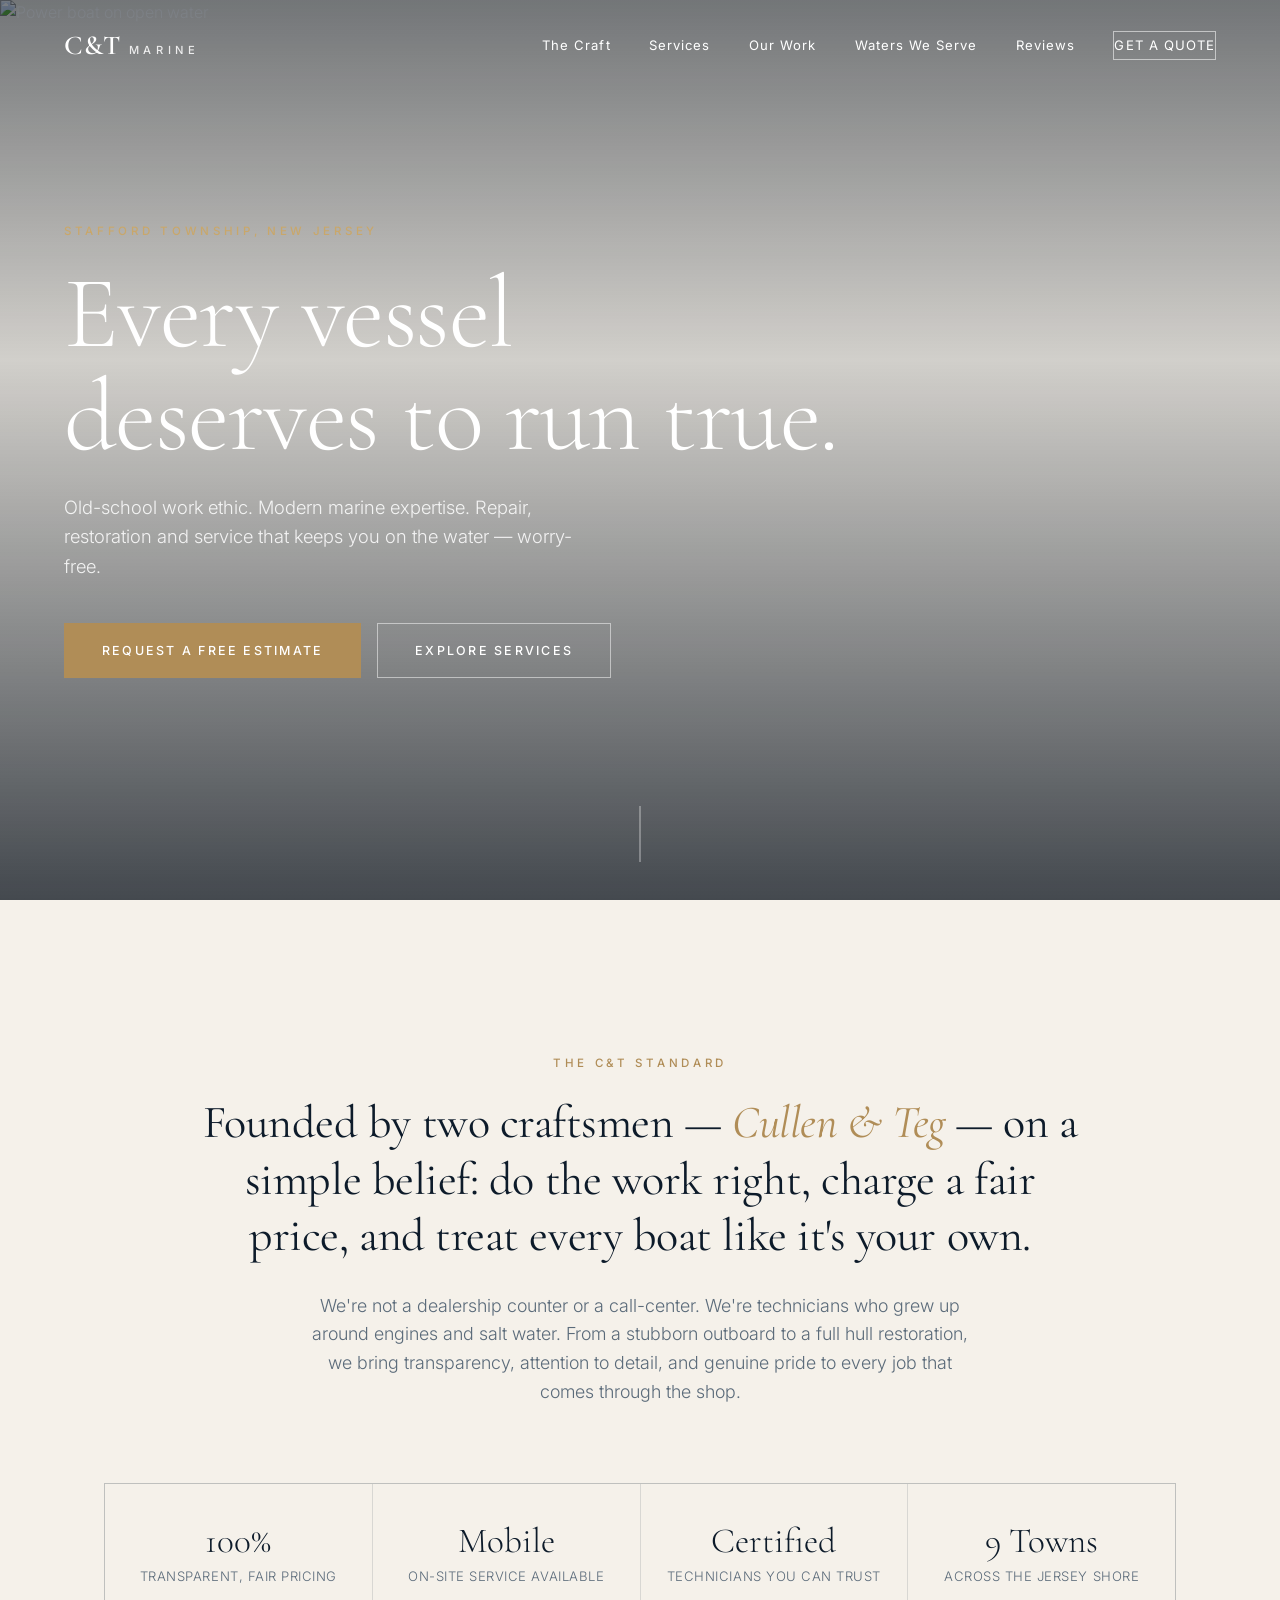
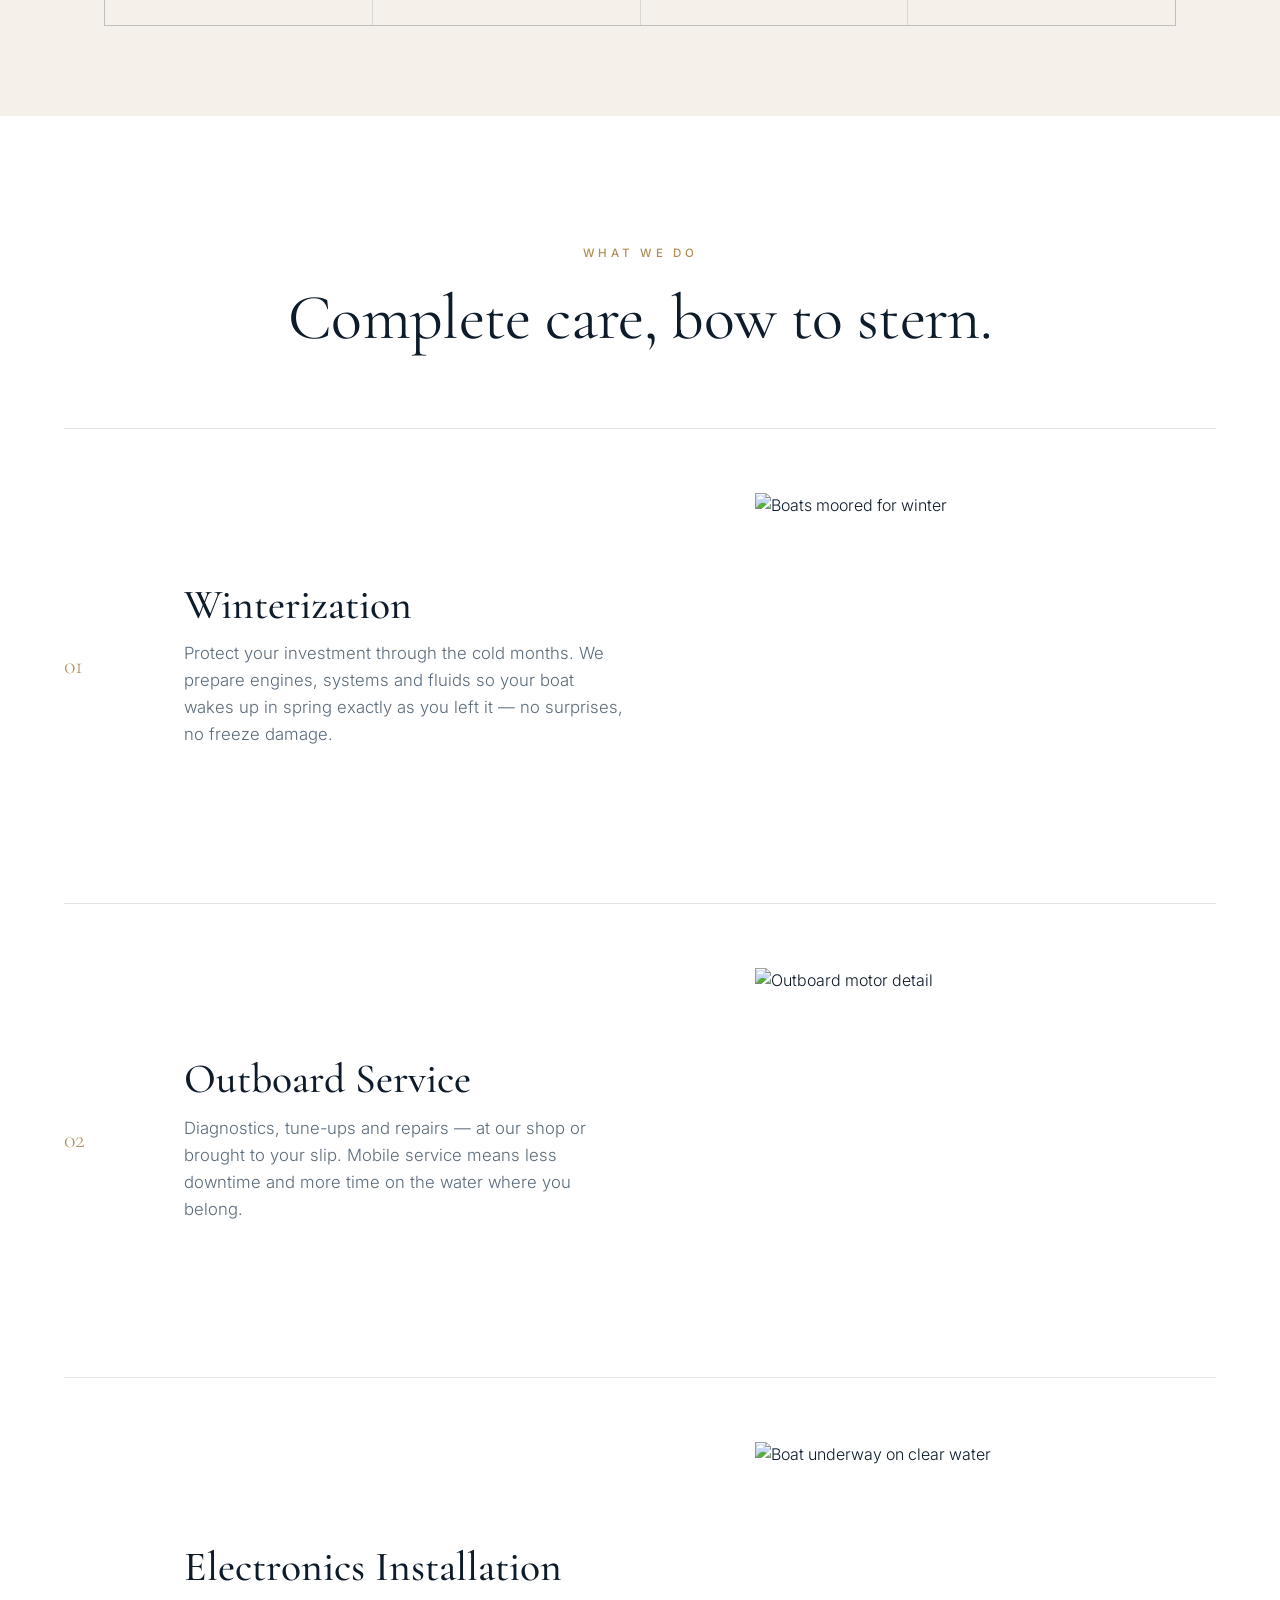
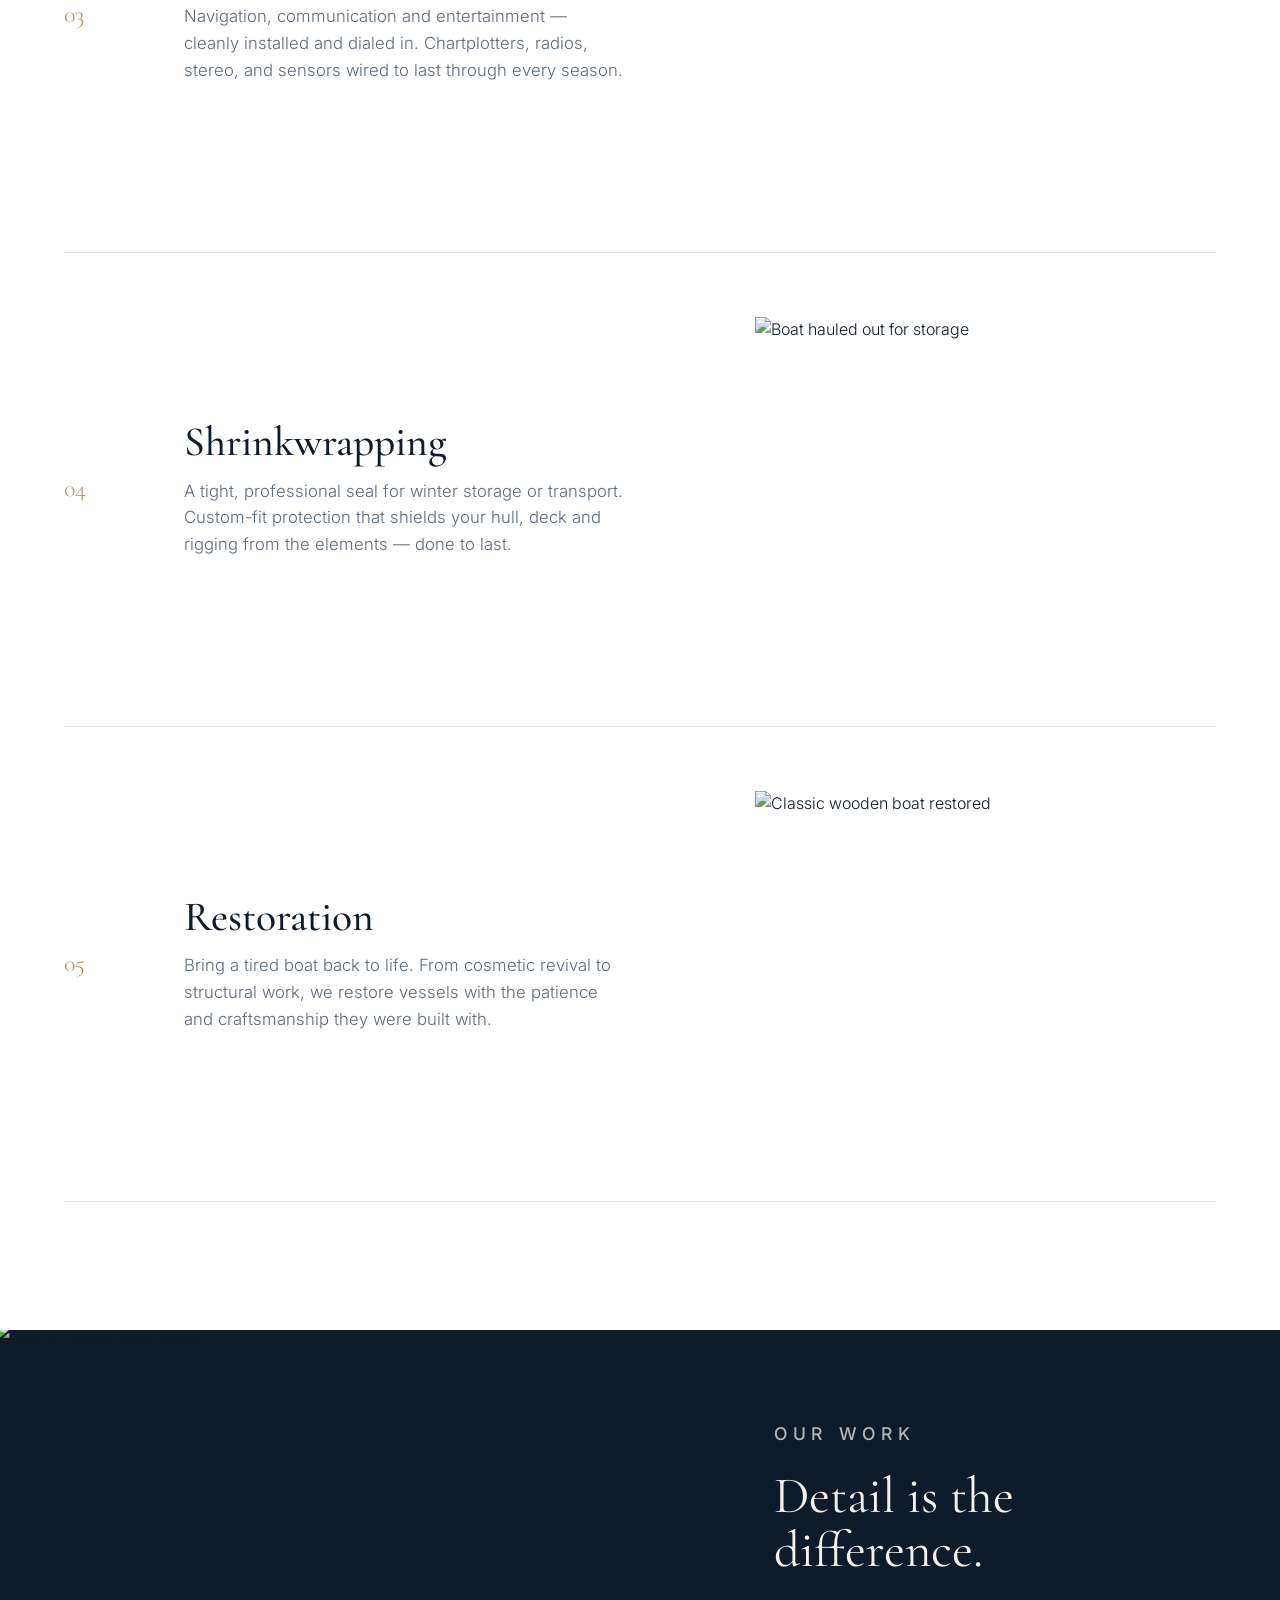
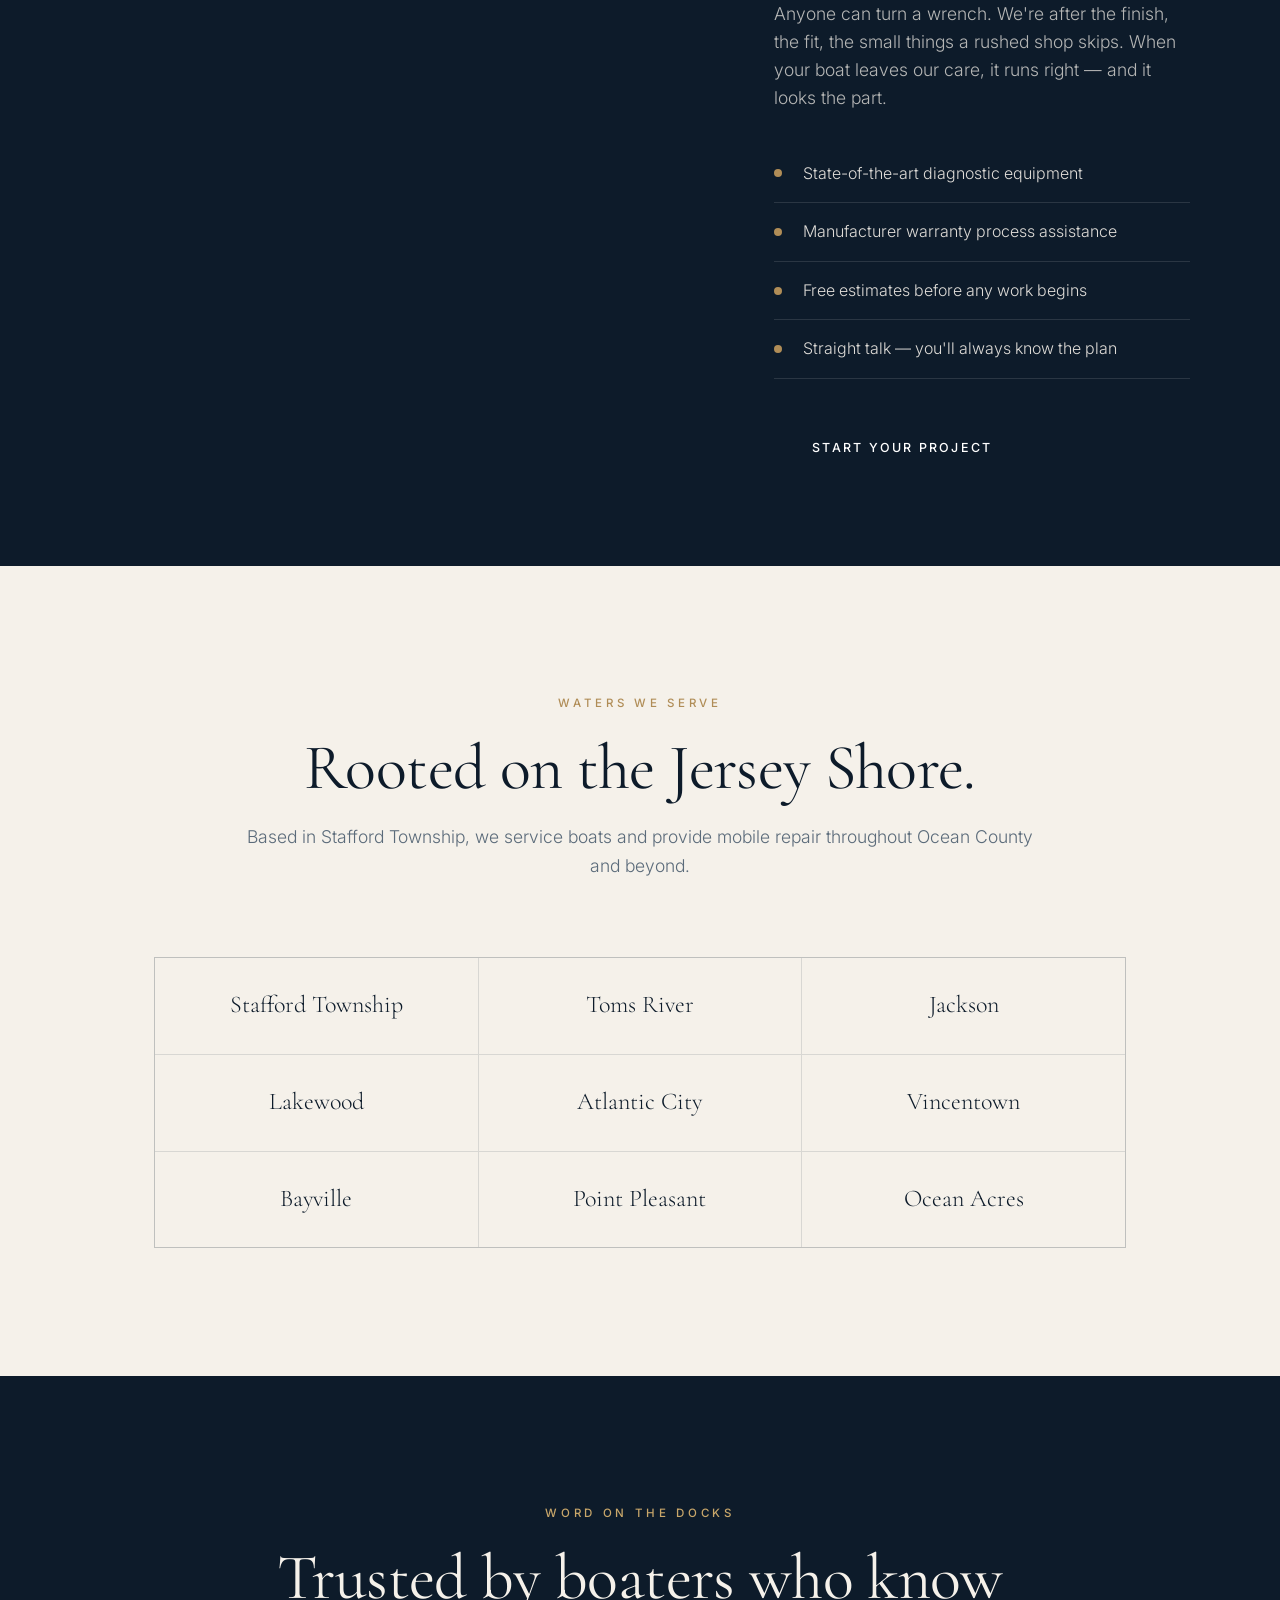
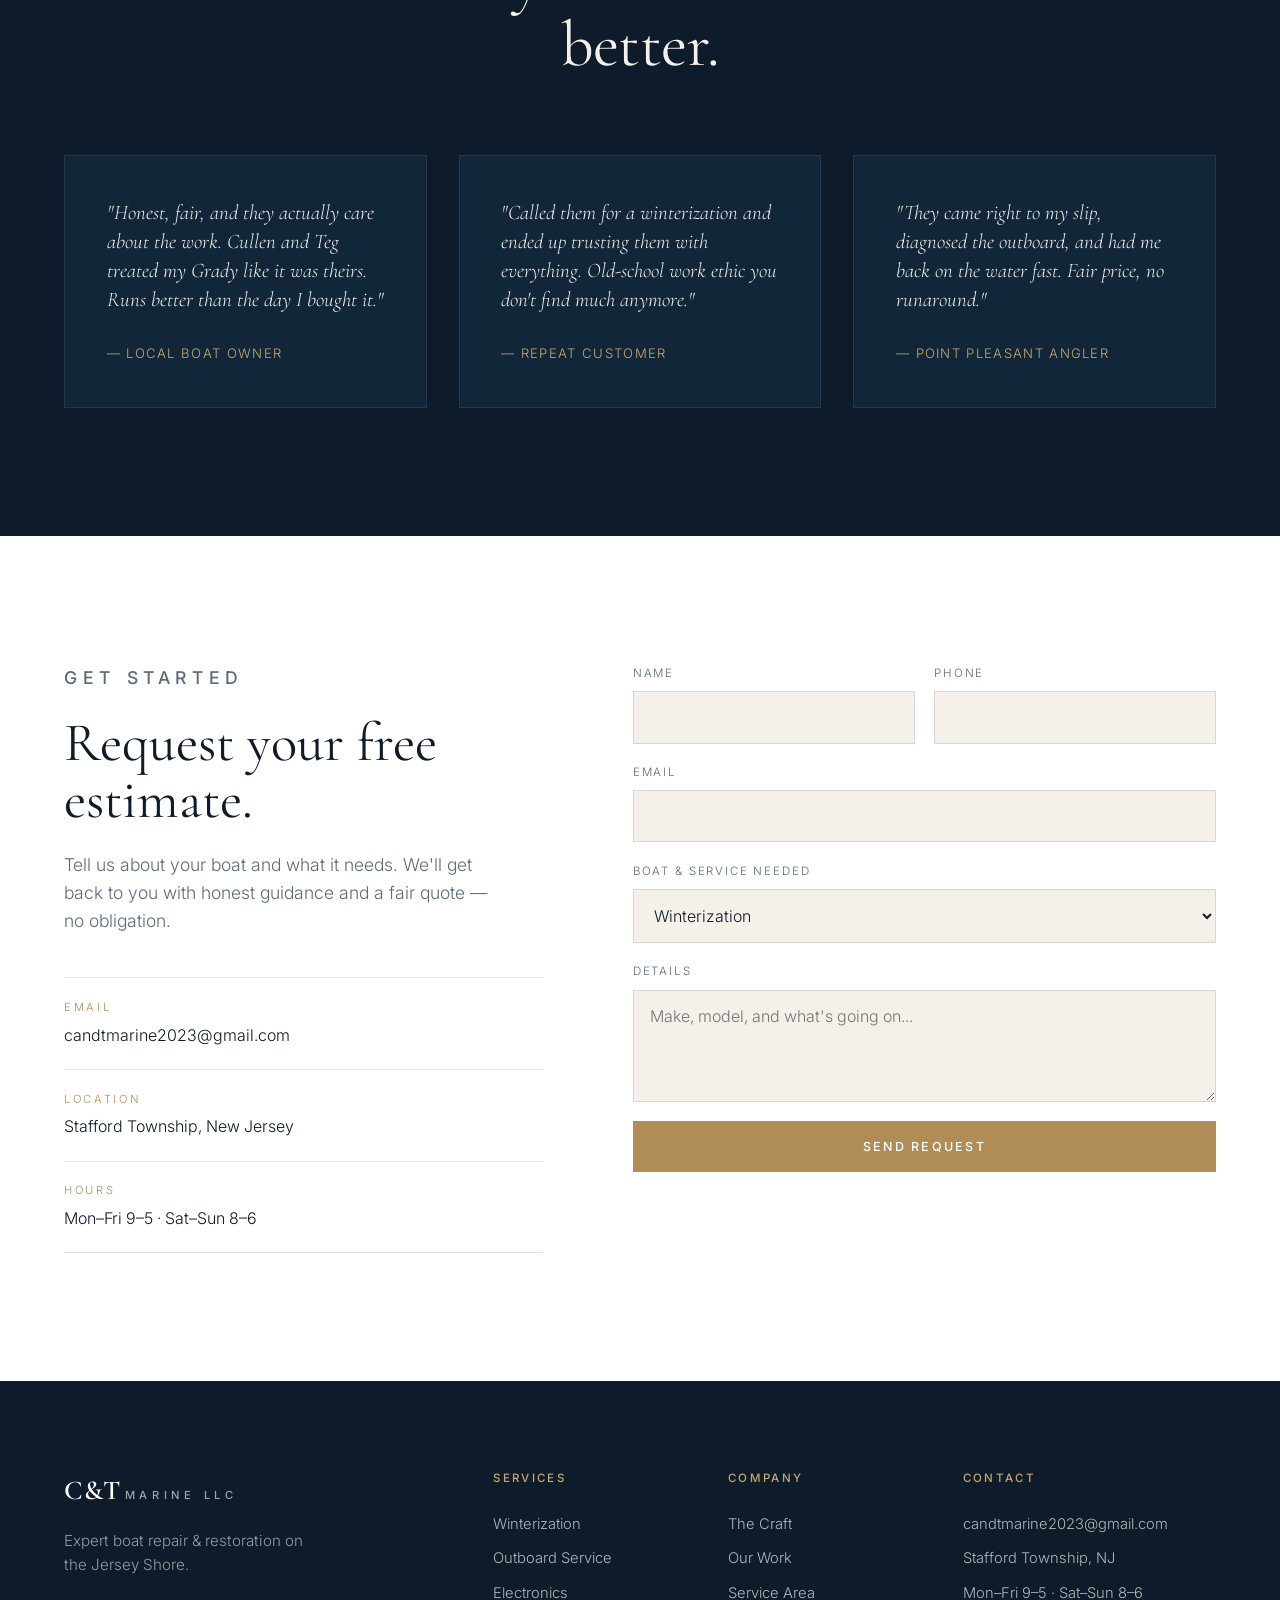
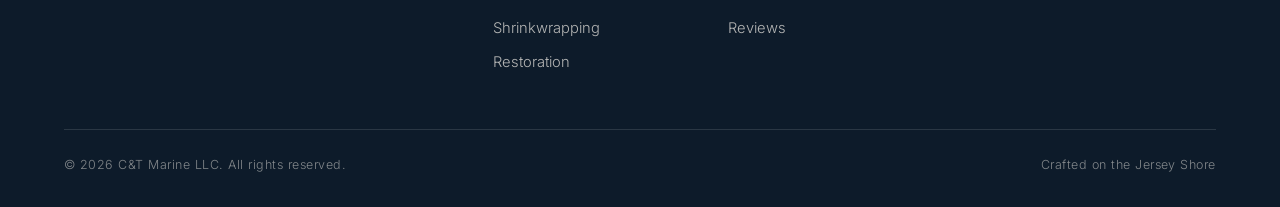
==== index.html @ 8c8be846 "C&T Marine site — Lürssen-style luxury redesign Co-Authored-By: Claude Opus 4.8 <noreply@anthropic.c" ====
<!DOCTYPE html>
<html lang="en">
<head>
  <meta charset="UTF-8" />
  <meta name="viewport" content="width=device-width, initial-scale=1.0" />
  <title>C&amp;T Marine — Expert Boat Repair &amp; Restoration | Stafford Township, NJ</title>
  <meta name="description" content="C&T Marine LLC delivers old-school craftsmanship in boat repair, winterization, outboard service, marine electronics, shrinkwrapping and full restoration across the Jersey Shore." />
  <link rel="preconnect" href="https://fonts.googleapis.com" />
  <link rel="preconnect" href="https://fonts.gstatic.com" crossorigin />
  <link href="https://fonts.googleapis.com/css2?family=Cormorant+Garamond:wght@300;400;500;600&family=Inter:wght@300;400;500;600&display=swap" rel="stylesheet" />
  <link rel="stylesheet" href="css/style.css" />
</head>
<body>

  <!-- NAV -->
  <header class="nav" id="nav">
    <div class="nav__inner">
      <a href="#top" class="nav__brand">
        <span class="nav__mark">C&amp;T</span>
        <span class="nav__word">MARINE</span>
      </a>
      <nav class="nav__links" id="navLinks">
        <a href="#craft">The Craft</a>
        <a href="#services">Services</a>
        <a href="#work">Our Work</a>
        <a href="#area">Waters We Serve</a>
        <a href="#reviews">Reviews</a>
        <a href="#contact" class="nav__cta">Get a Quote</a>
      </nav>
      <button class="nav__toggle" id="navToggle" aria-label="Menu">
        <span></span><span></span><span></span>
      </button>
    </div>
  </header>

  <!-- HERO -->
  <section class="hero" id="top">
    <div class="hero__media">
      <img src="https://images.unsplash.com/photo-1567899378494-47b22a2ae96a?auto=format&fit=crop&w=2400&q=80" alt="Power boat on open water" />
      <div class="hero__scrim"></div>
    </div>
    <div class="hero__content">
      <p class="eyebrow eyebrow--light">Stafford Township, New Jersey</p>
      <h1 class="hero__title">Every vessel<br />deserves to run true.</h1>
      <p class="hero__sub">Old-school work ethic. Modern marine expertise. Repair, restoration and service that keeps you on the water — worry-free.</p>
      <div class="hero__actions">
        <a href="#contact" class="btn btn--solid">Request a Free Estimate</a>
        <a href="#services" class="btn btn--ghost">Explore Services</a>
      </div>
    </div>
    <a href="#craft" class="hero__scroll" aria-label="Scroll">
      <span></span>
    </a>
  </section>

  <!-- STATEMENT -->
  <section class="statement" id="craft">
    <div class="statement__inner reveal">
      <p class="eyebrow">The C&amp;T Standard</p>
      <h2 class="statement__lede">
        Founded by two craftsmen — <em>Cullen &amp; Teg</em> — on a simple belief:
        do the work right, charge a fair price, and treat every boat like it's your own.
      </h2>
      <p class="statement__body">
        We're not a dealership counter or a call-center. We're technicians who grew up around
        engines and salt water. From a stubborn outboard to a full hull restoration, we bring
        transparency, attention to detail, and genuine pride to every job that comes through the shop.
      </p>
    </div>
    <div class="stats">
      <div class="stat reveal"><span class="stat__num">100%</span><span class="stat__label">Transparent, fair pricing</span></div>
      <div class="stat reveal"><span class="stat__num">Mobile</span><span class="stat__label">On-site service available</span></div>
      <div class="stat reveal"><span class="stat__num">Certified</span><span class="stat__label">Technicians you can trust</span></div>
      <div class="stat reveal"><span class="stat__num">9 Towns</span><span class="stat__label">Across the Jersey Shore</span></div>
    </div>
  </section>

  <!-- SERVICES -->
  <section class="services" id="services">
    <div class="section-head reveal">
      <p class="eyebrow">What We Do</p>
      <h2 class="section-title">Complete care, bow to stern.</h2>
    </div>

    <div class="svc">
      <article class="svc__row reveal">
        <div class="svc__num">01</div>
        <div class="svc__text">
          <h3>Winterization</h3>
          <p>Protect your investment through the cold months. We prepare engines, systems and fluids so your boat wakes up in spring exactly as you left it — no surprises, no freeze damage.</p>
        </div>
        <div class="svc__img"><img src="https://images.unsplash.com/photo-1520255870062-bd79d3865de7?auto=format&fit=crop&w=1200&q=80" alt="Boats moored for winter" loading="lazy" /></div>
      </article>

      <article class="svc__row reveal">
        <div class="svc__num">02</div>
        <div class="svc__text">
          <h3>Outboard Service</h3>
          <p>Diagnostics, tune-ups and repairs — at our shop or brought to your slip. Mobile service means less downtime and more time on the water where you belong.</p>
        </div>
        <div class="svc__img"><img src="https://images.unsplash.com/photo-1605281317010-fe5ffe798166?auto=format&fit=crop&w=1200&q=80" alt="Outboard motor detail" loading="lazy" /></div>
      </article>

      <article class="svc__row reveal">
        <div class="svc__num">03</div>
        <div class="svc__text">
          <h3>Electronics Installation</h3>
          <p>Navigation, communication and entertainment — cleanly installed and dialed in. Chartplotters, radios, stereo, and sensors wired to last through every season.</p>
        </div>
        <div class="svc__img"><img src="https://images.unsplash.com/photo-1567599672391-17b31d92e431?auto=format&fit=crop&w=1200&q=80" alt="Boat underway on clear water" loading="lazy" /></div>
      </article>

      <article class="svc__row reveal">
        <div class="svc__num">04</div>
        <div class="svc__text">
          <h3>Shrinkwrapping</h3>
          <p>A tight, professional seal for winter storage or transport. Custom-fit protection that shields your hull, deck and rigging from the elements — done to last.</p>
        </div>
        <div class="svc__img"><img src="https://images.unsplash.com/photo-1500514966906-fe245eea9344?auto=format&fit=crop&w=1200&q=80" alt="Boat hauled out for storage" loading="lazy" /></div>
      </article>

      <article class="svc__row reveal">
        <div class="svc__num">05</div>
        <div class="svc__text">
          <h3>Restoration</h3>
          <p>Bring a tired boat back to life. From cosmetic revival to structural work, we restore vessels with the patience and craftsmanship they were built with.</p>
        </div>
        <div class="svc__img"><img src="https://images.unsplash.com/photo-1544376798-89aa6b82c6cd?auto=format&fit=crop&w=1200&q=80" alt="Classic wooden boat restored" loading="lazy" /></div>
      </article>
    </div>
  </section>

  <!-- WORK / FEATURE -->
  <section class="feature" id="work">
    <div class="feature__media">
      <img src="https://images.unsplash.com/photo-1540946485063-a40da27545f8?auto=format&fit=crop&w=2000&q=80" alt="Boat at rest on calm water" />
    </div>
    <div class="feature__panel reveal">
      <p class="eyebrow">Our Work</p>
      <h2>Detail is the difference.</h2>
      <p>Anyone can turn a wrench. We're after the finish, the fit, the small things a rushed shop skips. When your boat leaves our care, it runs right — and it looks the part.</p>
      <ul class="feature__list">
        <li>State-of-the-art diagnostic equipment</li>
        <li>Manufacturer warranty process assistance</li>
        <li>Free estimates before any work begins</li>
        <li>Straight talk — you'll always know the plan</li>
      </ul>
      <a href="#contact" class="btn btn--dark">Start Your Project</a>
    </div>
  </section>

  <!-- SERVICE AREA -->
  <section class="area" id="area">
    <div class="section-head reveal">
      <p class="eyebrow">Waters We Serve</p>
      <h2 class="section-title">Rooted on the Jersey Shore.</h2>
      <p class="section-lede">Based in Stafford Township, we service boats and provide mobile repair throughout Ocean County and beyond.</p>
    </div>
    <ul class="area__grid reveal">
      <li>Stafford Township</li>
      <li>Toms River</li>
      <li>Jackson</li>
      <li>Lakewood</li>
      <li>Atlantic City</li>
      <li>Vincentown</li>
      <li>Bayville</li>
      <li>Point Pleasant</li>
      <li>Ocean Acres</li>
    </ul>
  </section>

  <!-- REVIEWS -->
  <section class="reviews" id="reviews">
    <div class="section-head reveal">
      <p class="eyebrow eyebrow--light">Word on the Docks</p>
      <h2 class="section-title section-title--light">Trusted by boaters who know better.</h2>
    </div>
    <div class="reviews__grid">
      <blockquote class="review reveal">
        <p>"Honest, fair, and they actually care about the work. Cullen and Teg treated my Grady like it was theirs. Runs better than the day I bought it."</p>
        <cite>— Local Boat Owner</cite>
      </blockquote>
      <blockquote class="review reveal">
        <p>"Called them for a winterization and ended up trusting them with everything. Old-school work ethic you don't find much anymore."</p>
        <cite>— Repeat Customer</cite>
      </blockquote>
      <blockquote class="review reveal">
        <p>"They came right to my slip, diagnosed the outboard, and had me back on the water fast. Fair price, no runaround."</p>
        <cite>— Point Pleasant Angler</cite>
      </blockquote>
    </div>
  </section>

  <!-- CONTACT -->
  <section class="contact" id="contact">
    <div class="contact__inner">
      <div class="contact__intro reveal">
        <p class="eyebrow">Get Started</p>
        <h2>Request your free estimate.</h2>
        <p>Tell us about your boat and what it needs. We'll get back to you with honest guidance and a fair quote — no obligation.</p>
        <div class="contact__details">
          <a href="mailto:candtmarine2023@gmail.com" class="contact__line">
            <span>Email</span>candtmarine2023@gmail.com
          </a>
          <div class="contact__line">
            <span>Location</span>Stafford Township, New Jersey
          </div>
          <div class="contact__line">
            <span>Hours</span>Mon–Fri 9–5 · Sat–Sun 8–6
          </div>
        </div>
      </div>

      <form class="form reveal" onsubmit="return handleSubmit(event)">
        <div class="form__row">
          <label>Name<input type="text" name="name" required /></label>
          <label>Phone<input type="tel" name="phone" /></label>
        </div>
        <label>Email<input type="email" name="email" required /></label>
        <label>Boat &amp; Service Needed
          <select name="service">
            <option>Winterization</option>
            <option>Outboard Service</option>
            <option>Electronics Installation</option>
            <option>Shrinkwrapping</option>
            <option>Restoration</option>
            <option>Something Else</option>
          </select>
        </label>
        <label>Details<textarea name="details" rows="4" placeholder="Make, model, and what's going on..."></textarea></label>
        <button type="submit" class="btn btn--solid btn--full">Send Request</button>
        <p class="form__note" id="formNote"></p>
      </form>
    </div>
  </section>

  <!-- FOOTER -->
  <footer class="footer">
    <div class="footer__inner">
      <div class="footer__brand">
        <span class="nav__mark">C&amp;T</span>
        <span class="nav__word">MARINE LLC</span>
        <p>Expert boat repair &amp; restoration on the Jersey Shore.</p>
      </div>
      <div class="footer__col">
        <h4>Services</h4>
        <a href="#services">Winterization</a>
        <a href="#services">Outboard Service</a>
        <a href="#services">Electronics</a>
        <a href="#services">Shrinkwrapping</a>
        <a href="#services">Restoration</a>
      </div>
      <div class="footer__col">
        <h4>Company</h4>
        <a href="#craft">The Craft</a>
        <a href="#work">Our Work</a>
        <a href="#area">Service Area</a>
        <a href="#reviews">Reviews</a>
      </div>
      <div class="footer__col">
        <h4>Contact</h4>
        <a href="mailto:candtmarine2023@gmail.com">candtmarine2023@gmail.com</a>
        <span>Stafford Township, NJ</span>
        <span>Mon–Fri 9–5 · Sat–Sun 8–6</span>
      </div>
    </div>
    <div class="footer__bar">
      <span>&copy; <span id="year"></span> C&amp;T Marine LLC. All rights reserved.</span>
      <span>Crafted on the Jersey Shore</span>
    </div>
  </footer>

  <script src="js/main.js"></script>
</body>
</html>
---- css/style.css ----
:root{
  --ink:#0d1b2a;         /* deep hull navy */
  --ink-2:#12263a;
  --sand:#f5f1ea;        /* warm off-white */
  --paper:#ffffff;
  --slate:#5b6b7a;
  --line:rgba(13,27,42,.12);
  --brass:#b08d57;       /* warm metallic accent */
  --brass-2:#c9a76a;
  --serif:'Cormorant Garamond',Georgia,serif;
  --sans:'Inter',system-ui,-apple-system,sans-serif;
  --pad:clamp(1.5rem,5vw,7rem);
}

*{margin:0;padding:0;box-sizing:border-box}
html{scroll-behavior:smooth}
body{
  font-family:var(--sans);
  color:var(--ink);
  background:var(--sand);
  line-height:1.6;
  font-weight:300;
  -webkit-font-smoothing:antialiased;
  overflow-x:hidden;
}
img{display:block;width:100%;height:100%;object-fit:cover}
a{color:inherit;text-decoration:none}

/* ---------- shared ---------- */
.eyebrow{
  font-family:var(--sans);
  font-size:.72rem;
  letter-spacing:.32em;
  text-transform:uppercase;
  font-weight:500;
  color:var(--brass);
  margin-bottom:1.4rem;
}
.eyebrow--light{color:var(--brass-2)}
.section-title{
  font-family:var(--serif);
  font-weight:400;
  font-size:clamp(2.2rem,5vw,4rem);
  line-height:1.04;
  letter-spacing:-.01em;
}
.section-title--light{color:var(--sand)}
.section-head{max-width:820px;margin:0 auto clamp(3rem,6vw,5rem);text-align:center}
.section-lede{margin-top:1.4rem;color:var(--slate);font-size:1.1rem}

.btn{
  display:inline-flex;align-items:center;justify-content:center;
  font-family:var(--sans);font-size:.78rem;font-weight:500;
  letter-spacing:.18em;text-transform:uppercase;
  padding:1.05rem 2.3rem;border:1px solid transparent;
  transition:all .4s cubic-bezier(.2,.7,.2,1);cursor:pointer;
}
.btn--solid{background:var(--brass);color:#fff}
.btn--solid:hover{background:var(--ink);color:#fff}
.btn--ghost{border-color:rgba(255,255,255,.5);color:#fff}
.btn--ghost:hover{background:#fff;color:var(--ink);border-color:#fff}
.btn--dark{background:var(--ink);color:#fff}
.btn--dark:hover{background:var(--brass)}
.btn--full{width:100%}

.reveal{opacity:0;transform:translateY(26px);transition:opacity 1s ease,transform 1s cubic-bezier(.2,.7,.2,1)}
.reveal.in{opacity:1;transform:none}

/* ---------- nav ---------- */
.nav{
  position:fixed;top:0;left:0;right:0;z-index:100;
  transition:background .5s ease,padding .5s ease,box-shadow .5s ease;
  padding:1.5rem 0;
}
.nav__inner{
  max-width:1440px;margin:0 auto;padding:0 var(--pad);
  display:flex;align-items:center;justify-content:space-between;
}
.nav__brand{display:flex;align-items:baseline;gap:.5rem;color:#fff;transition:color .5s}
.nav__mark{font-family:var(--serif);font-size:1.7rem;font-weight:600;letter-spacing:.02em}
.nav__word{font-size:.7rem;letter-spacing:.42em;font-weight:500;opacity:.85}
.nav__links{display:flex;align-items:center;gap:2.4rem}
.nav__links a{
  color:#fff;font-size:.82rem;letter-spacing:.08em;font-weight:400;
  position:relative;padding:.2rem 0;transition:opacity .3s;
}
.nav__links a:not(.nav__cta)::after{
  content:"";position:absolute;left:0;bottom:-4px;width:0;height:1px;
  background:currentColor;transition:width .4s ease;
}
.nav__links a:not(.nav__cta):hover::after{width:100%}
.nav__cta{
  border:1px solid rgba(255,255,255,.55);padding:.7rem 1.5rem;
  letter-spacing:.16em;text-transform:uppercase;font-size:.72rem;
}
.nav__cta:hover{background:#fff;color:var(--ink)!important}
.nav__toggle{display:none;flex-direction:column;gap:5px;background:none;border:none;cursor:pointer;padding:6px}
.nav__toggle span{width:26px;height:2px;background:#fff;transition:.3s}

/* scrolled state */
.nav.scrolled{background:var(--sand);padding:1rem 0;box-shadow:0 1px 0 var(--line)}
.nav.scrolled .nav__brand,
.nav.scrolled .nav__links a{color:var(--ink)}
.nav.scrolled .nav__cta{border-color:var(--ink);color:var(--ink)}
.nav.scrolled .nav__cta:hover{background:var(--ink);color:#fff!important}
.nav.scrolled .nav__toggle span{background:var(--ink)}

/* ---------- hero ---------- */
.hero{position:relative;height:100vh;min-height:640px;display:flex;align-items:center;color:#fff}
.hero__media{position:absolute;inset:0;z-index:0}
.hero__media img{transform:scale(1.05);animation:slowzoom 18s ease-out forwards}
@keyframes slowzoom{to{transform:scale(1)}}
.hero__scrim{position:absolute;inset:0;background:
  linear-gradient(180deg,rgba(8,16,26,.55) 0%,rgba(8,16,26,.15) 40%,rgba(8,16,26,.75) 100%)}
.hero__content{position:relative;z-index:2;max-width:1440px;width:100%;margin:0 auto;padding:0 var(--pad)}
.hero__title{
  font-family:var(--serif);font-weight:300;
  font-size:clamp(2.8rem,8vw,6.6rem);line-height:1;
  letter-spacing:-.015em;margin-bottom:1.6rem;
}
.hero__sub{max-width:540px;font-size:1.15rem;font-weight:300;color:rgba(255,255,255,.86);margin-bottom:2.6rem}
.hero__actions{display:flex;gap:1rem;flex-wrap:wrap}
.hero__scroll{position:absolute;bottom:2.4rem;left:50%;transform:translateX(-50%);z-index:2}
.hero__scroll span{display:block;width:1px;height:56px;background:rgba(255,255,255,.6);position:relative;overflow:hidden}
.hero__scroll span::after{content:"";position:absolute;top:-56px;left:0;width:1px;height:56px;background:#fff;animation:drop 2.4s ease-in-out infinite}
@keyframes drop{0%{top:-56px}60%,100%{top:56px}}

/* ---------- statement ---------- */
.statement{padding:clamp(5rem,12vw,10rem) var(--pad) clamp(3rem,7vw,6rem);max-width:1200px;margin:0 auto;text-align:center}
.statement__inner{max-width:900px;margin:0 auto}
.statement__lede{
  font-family:var(--serif);font-weight:400;
  font-size:clamp(1.7rem,3.6vw,2.9rem);line-height:1.22;letter-spacing:-.01em;
}
.statement__lede em{font-style:italic;color:var(--brass)}
.statement__body{margin-top:1.8rem;color:var(--slate);font-size:1.12rem;max-width:680px;margin-left:auto;margin-right:auto}
.stats{
  display:grid;grid-template-columns:repeat(4,1fr);gap:1px;
  background:var(--line);border:1px solid var(--line);margin-top:clamp(3rem,6vw,5rem);
}
.stat{background:var(--sand);padding:2.4rem 1.2rem;display:flex;flex-direction:column;gap:.5rem}
.stat__num{font-family:var(--serif);font-size:2.2rem;color:var(--ink);line-height:1}
.stat__label{font-size:.82rem;letter-spacing:.04em;color:var(--slate);text-transform:uppercase}

/* ---------- services ---------- */
.services{background:var(--paper);padding:clamp(5rem,10vw,9rem) var(--pad)}
.svc{max-width:1200px;margin:0 auto}
.svc__row{
  display:grid;grid-template-columns:80px 1fr 40%;gap:2.5rem;align-items:center;
  padding:clamp(2.4rem,5vw,4rem) 0;border-top:1px solid var(--line);
}
.svc__row:last-child{border-bottom:1px solid var(--line)}
.svc__num{font-family:var(--serif);font-size:1.5rem;color:var(--brass)}
.svc__text h3{font-family:var(--serif);font-weight:500;font-size:clamp(1.8rem,3.4vw,2.6rem);margin-bottom:.8rem;line-height:1.05}
.svc__text p{color:var(--slate);max-width:440px;font-size:1.05rem}
.svc__img{aspect-ratio:4/3;overflow:hidden}
.svc__img img{transition:transform 1.2s cubic-bezier(.2,.7,.2,1)}
.svc__row:hover .svc__img img{transform:scale(1.06)}

/* ---------- feature ---------- */
.feature{display:grid;grid-template-columns:1.15fr 1fr;min-height:82vh;background:var(--ink)}
.feature__media{overflow:hidden}
.feature__media img{transform:scale(1.02)}
.feature__panel{
  color:var(--sand);padding:clamp(3rem,7vw,6rem);
  display:flex;flex-direction:column;justify-content:center;
}
.feature__panel h2{font-family:var(--serif);font-weight:400;font-size:clamp(2rem,4vw,3.4rem);line-height:1.05;margin-bottom:1.4rem}
.feature__panel > p{color:rgba(245,241,234,.72);font-size:1.1rem;max-width:460px}
.feature__list{list-style:none;margin:2rem 0 2.6rem;max-width:460px}
.feature__list li{padding:1rem 0 1rem 1.8rem;border-bottom:1px solid rgba(255,255,255,.12);position:relative;color:rgba(245,241,234,.9)}
.feature__list li::before{content:"";position:absolute;left:0;top:1.55rem;width:8px;height:8px;background:var(--brass);border-radius:50%}
.feature__panel .btn{align-self:flex-start}

/* ---------- area ---------- */
.area{padding:clamp(5rem,10vw,9rem) var(--pad);max-width:1100px;margin:0 auto;text-align:center}
.area__grid{
  list-style:none;display:grid;grid-template-columns:repeat(3,1fr);
  gap:1px;background:var(--line);border:1px solid var(--line);
}
.area__grid li{
  background:var(--sand);padding:1.8rem 1rem;font-family:var(--serif);
  font-size:1.5rem;color:var(--ink);transition:background .4s,color .4s;
}
.area__grid li:hover{background:var(--ink);color:var(--sand)}

/* ---------- reviews ---------- */
.reviews{background:var(--ink);padding:clamp(5rem,10vw,9rem) var(--pad)}
.reviews__grid{max-width:1200px;margin:0 auto;display:grid;grid-template-columns:repeat(3,1fr);gap:2rem}
.review{
  background:var(--ink-2);border:1px solid rgba(255,255,255,.08);
  padding:2.6rem;color:var(--sand);
}
.review p{font-family:var(--serif);font-size:1.3rem;line-height:1.4;font-style:italic;margin-bottom:1.6rem}
.review cite{font-style:normal;font-size:.82rem;letter-spacing:.1em;text-transform:uppercase;color:var(--brass-2)}

/* ---------- contact ---------- */
.contact{background:var(--paper);padding:clamp(5rem,10vw,9rem) var(--pad)}
.contact__inner{max-width:1200px;margin:0 auto;display:grid;grid-template-columns:1fr 1fr;gap:clamp(3rem,7vw,6rem);align-items:start}
.contact__intro h2{font-family:var(--serif);font-weight:400;font-size:clamp(2rem,4.5vw,3.4rem);line-height:1.05;margin-bottom:1.4rem}
.contact__intro > p{color:var(--slate);font-size:1.1rem;max-width:440px}
.contact__details{margin-top:2.6rem;display:flex;flex-direction:column;gap:0}
.contact__line{display:flex;flex-direction:column;padding:1.3rem 0;border-top:1px solid var(--line)}
.contact__line span{font-size:.7rem;letter-spacing:.24em;text-transform:uppercase;color:var(--brass);margin-bottom:.35rem}
.contact__line:last-child{border-bottom:1px solid var(--line)}
a.contact__line:hover{color:var(--brass)}

.form{display:flex;flex-direction:column;gap:1.2rem}
.form__row{display:grid;grid-template-columns:1fr 1fr;gap:1.2rem}
.form label{display:flex;flex-direction:column;font-size:.72rem;letter-spacing:.16em;text-transform:uppercase;color:var(--slate);gap:.55rem}
.form input,.form select,.form textarea{
  font-family:var(--sans);font-size:1rem;font-weight:300;color:var(--ink);
  padding:.95rem 1rem;border:1px solid var(--line);background:var(--sand);
  transition:border-color .3s;text-transform:none;letter-spacing:0;
}
.form input:focus,.form select:focus,.form textarea:focus{outline:none;border-color:var(--brass)}
.form textarea{resize:vertical}
.form__note{font-size:.85rem;color:var(--brass);letter-spacing:.02em;text-transform:none;min-height:1.2em}

/* ---------- footer ---------- */
.footer{background:var(--ink);color:var(--sand);padding:clamp(3.5rem,7vw,5.5rem) var(--pad) 2rem}
.footer__inner{max-width:1200px;margin:0 auto;display:grid;grid-template-columns:2fr 1fr 1fr 1.3fr;gap:2.5rem}
.footer__brand .nav__mark{color:#fff}
.footer__brand .nav__word{color:rgba(255,255,255,.7)}
.footer__brand p{margin-top:1rem;color:rgba(245,241,234,.6);max-width:260px;font-size:.95rem}
.footer__col h4{font-size:.72rem;letter-spacing:.2em;text-transform:uppercase;color:var(--brass-2);margin-bottom:1.2rem;font-weight:500}
.footer__col a,.footer__col span{display:block;color:rgba(245,241,234,.72);font-size:.92rem;padding:.35rem 0;transition:color .3s}
.footer__col a:hover{color:#fff}
.footer__bar{
  max-width:1200px;margin:3rem auto 0;padding-top:1.6rem;border-top:1px solid rgba(255,255,255,.12);
  display:flex;justify-content:space-between;font-size:.78rem;color:rgba(245,241,234,.5);letter-spacing:.04em;
}

/* ---------- responsive ---------- */
@media(max-width:960px){
  .feature{grid-template-columns:1fr}
  .feature__media{min-height:50vh}
  .contact__inner{grid-template-columns:1fr}
  .reviews__grid{grid-template-columns:1fr}
  .stats{grid-template-columns:repeat(2,1fr)}
  .footer__inner{grid-template-columns:1fr 1fr}
}
@media(max-width:760px){
  .nav__links{
    position:fixed;top:0;right:0;height:100vh;width:min(80vw,340px);
    background:var(--ink);flex-direction:column;justify-content:center;
    gap:2rem;padding:2rem;transform:translateX(100%);transition:transform .5s cubic-bezier(.2,.7,.2,1);
  }
  .nav__links.open{transform:none}
  .nav__links a{color:#fff!important;font-size:1.1rem}
  .nav.scrolled .nav__links a{color:#fff!important}
  .nav__toggle{display:flex;z-index:101}
  .nav__toggle.open span:nth-child(1){transform:translateY(7px) rotate(45deg)}
  .nav__toggle.open span:nth-child(2){opacity:0}
  .nav__toggle.open span:nth-child(3){transform:translateY(-7px) rotate(-45deg)}
  .nav.scrolled .nav__toggle.open span{background:#fff}
  .svc__row{grid-template-columns:1fr;gap:1.2rem}
  .svc__num{font-size:1.2rem}
  .svc__img{aspect-ratio:16/10}
  .stats{grid-template-columns:1fr 1fr}
  .area__grid{grid-template-columns:1fr 1fr}
  .form__row{grid-template-columns:1fr}
  .footer__inner{grid-template-columns:1fr}
  .footer__bar{flex-direction:column;gap:.6rem;text-align:center}
}
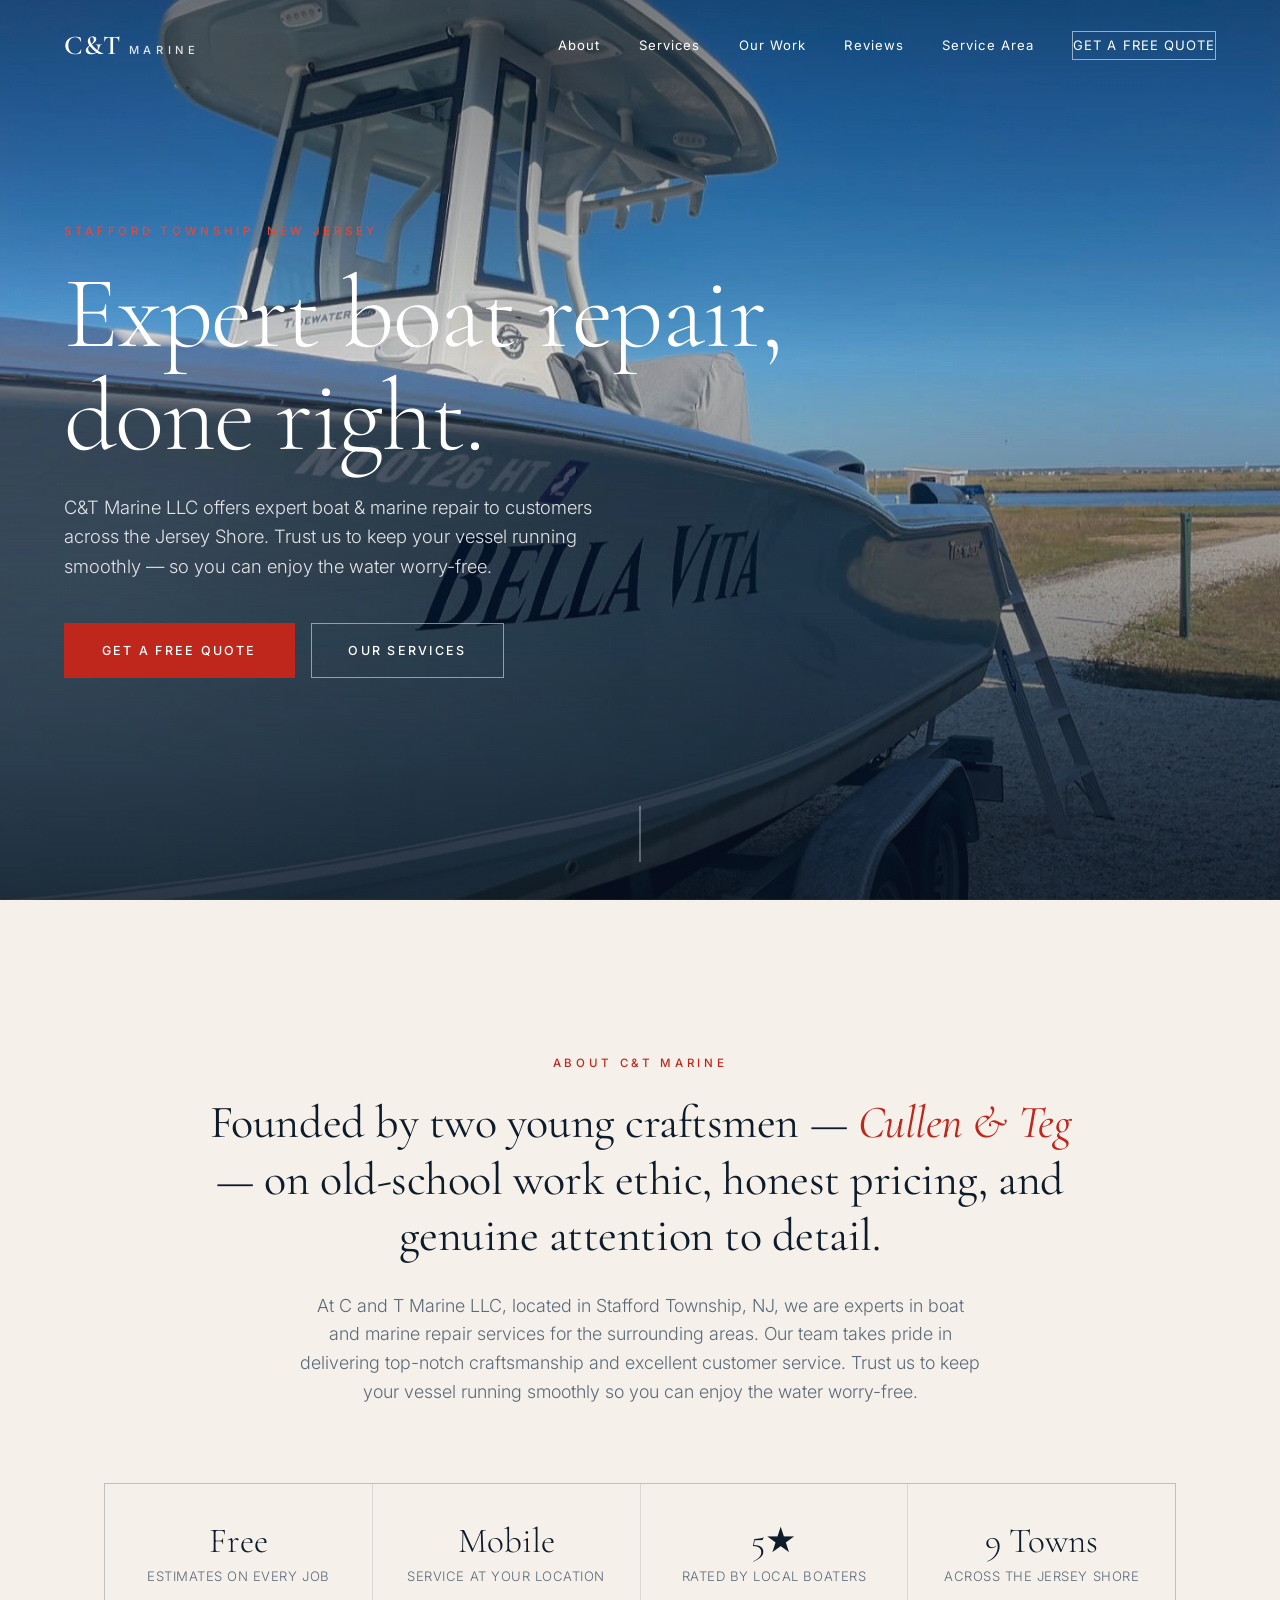
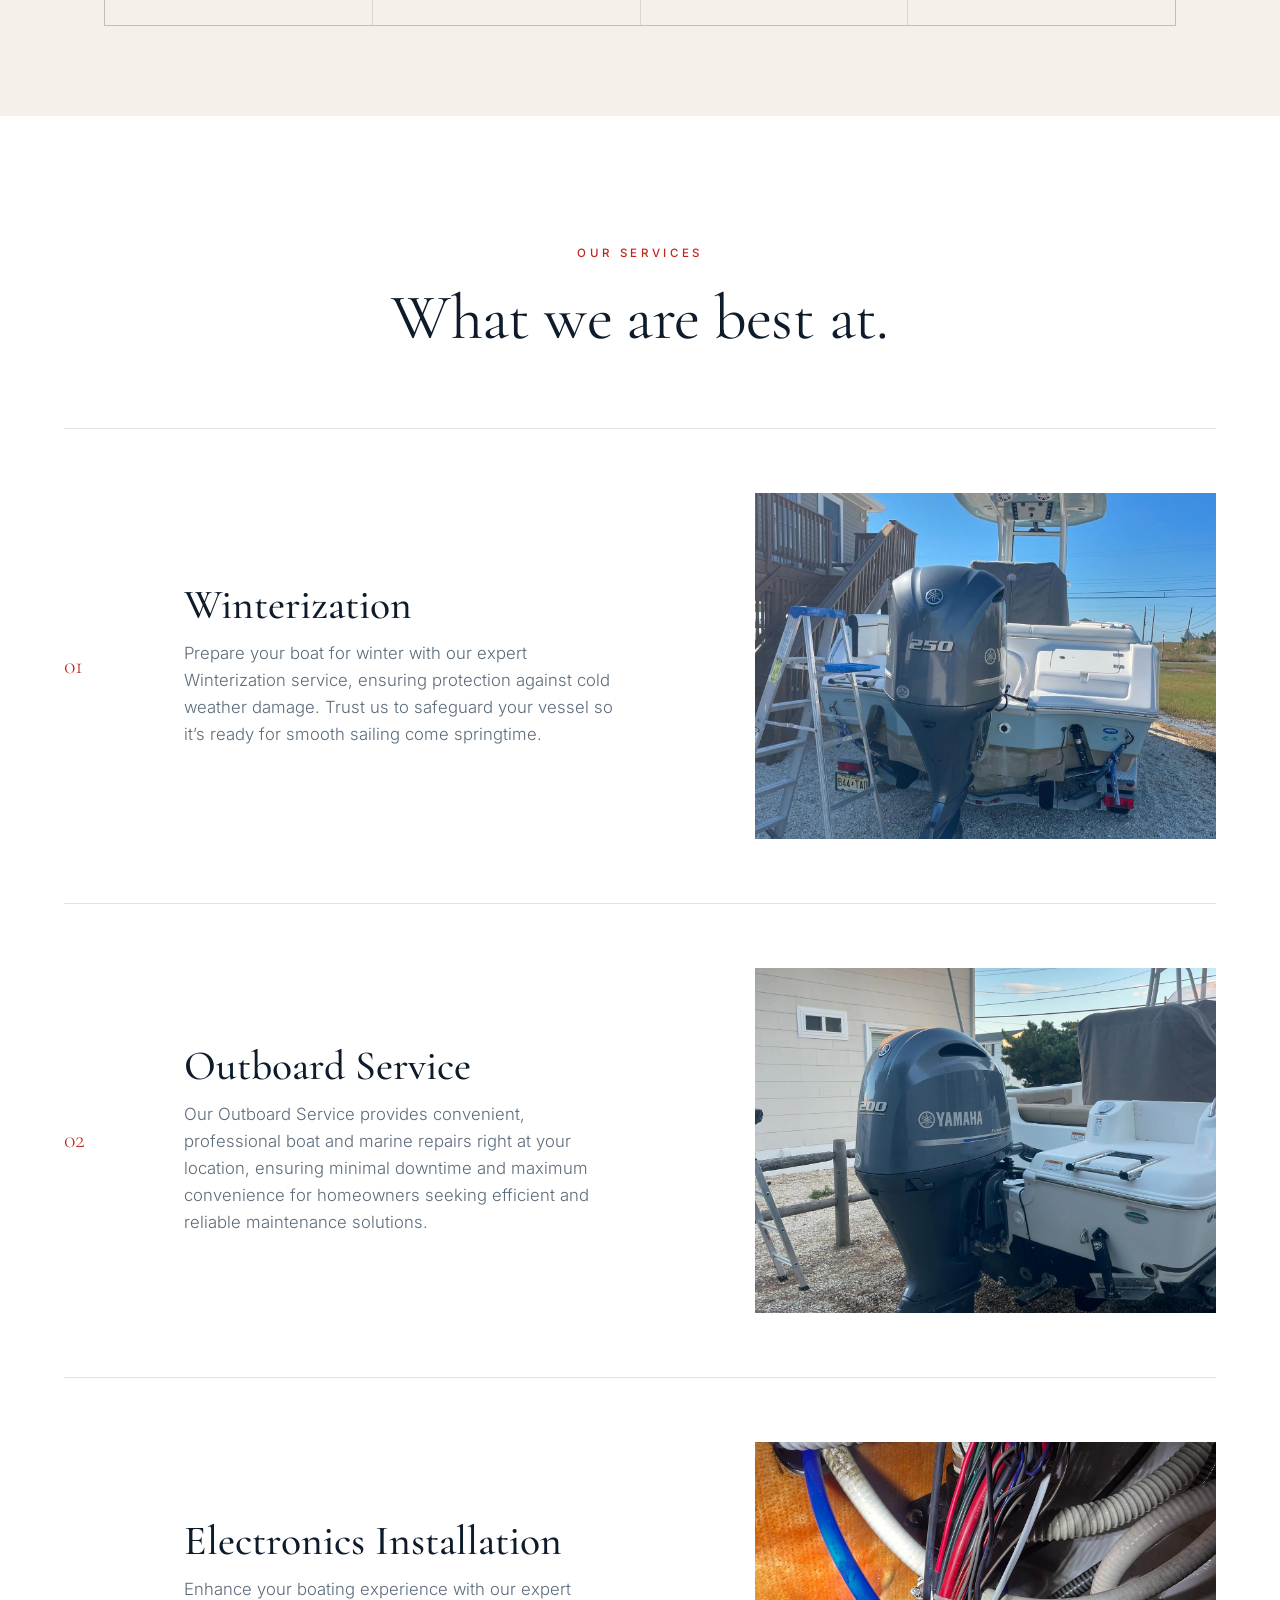
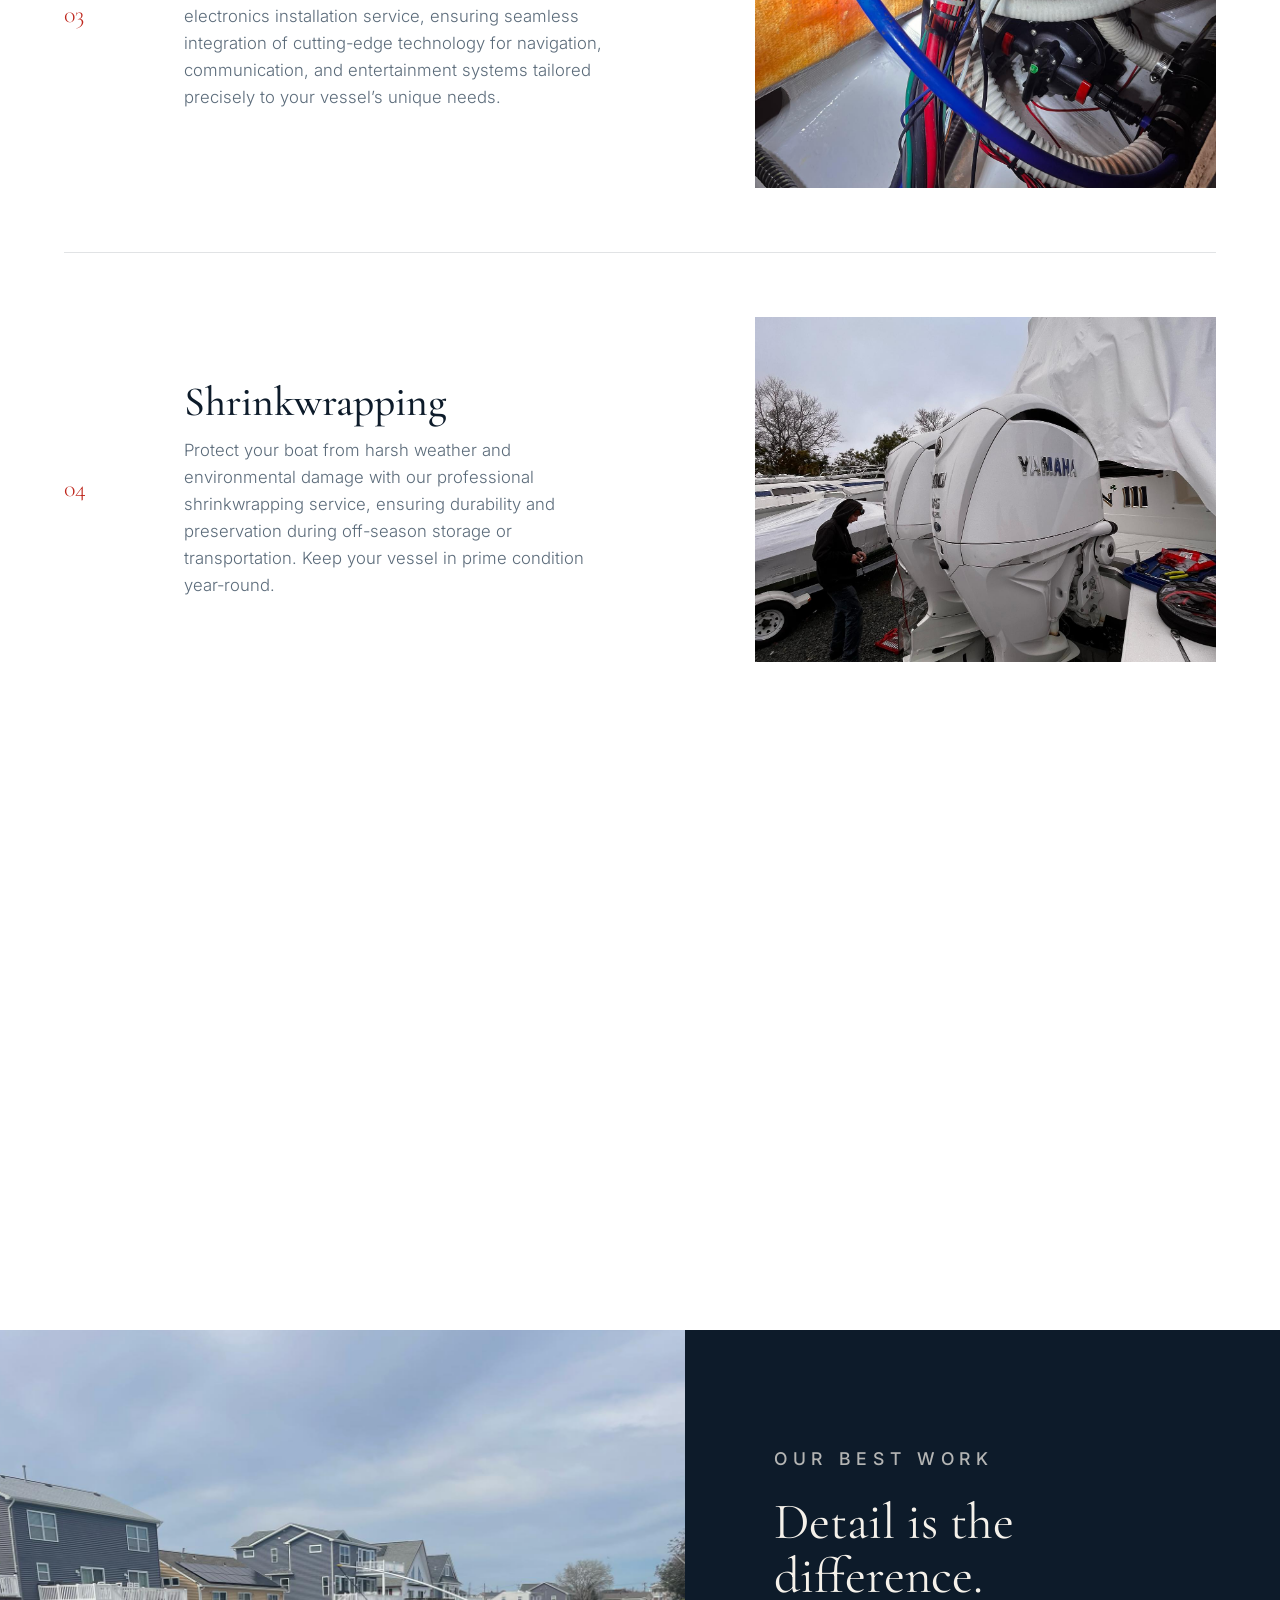
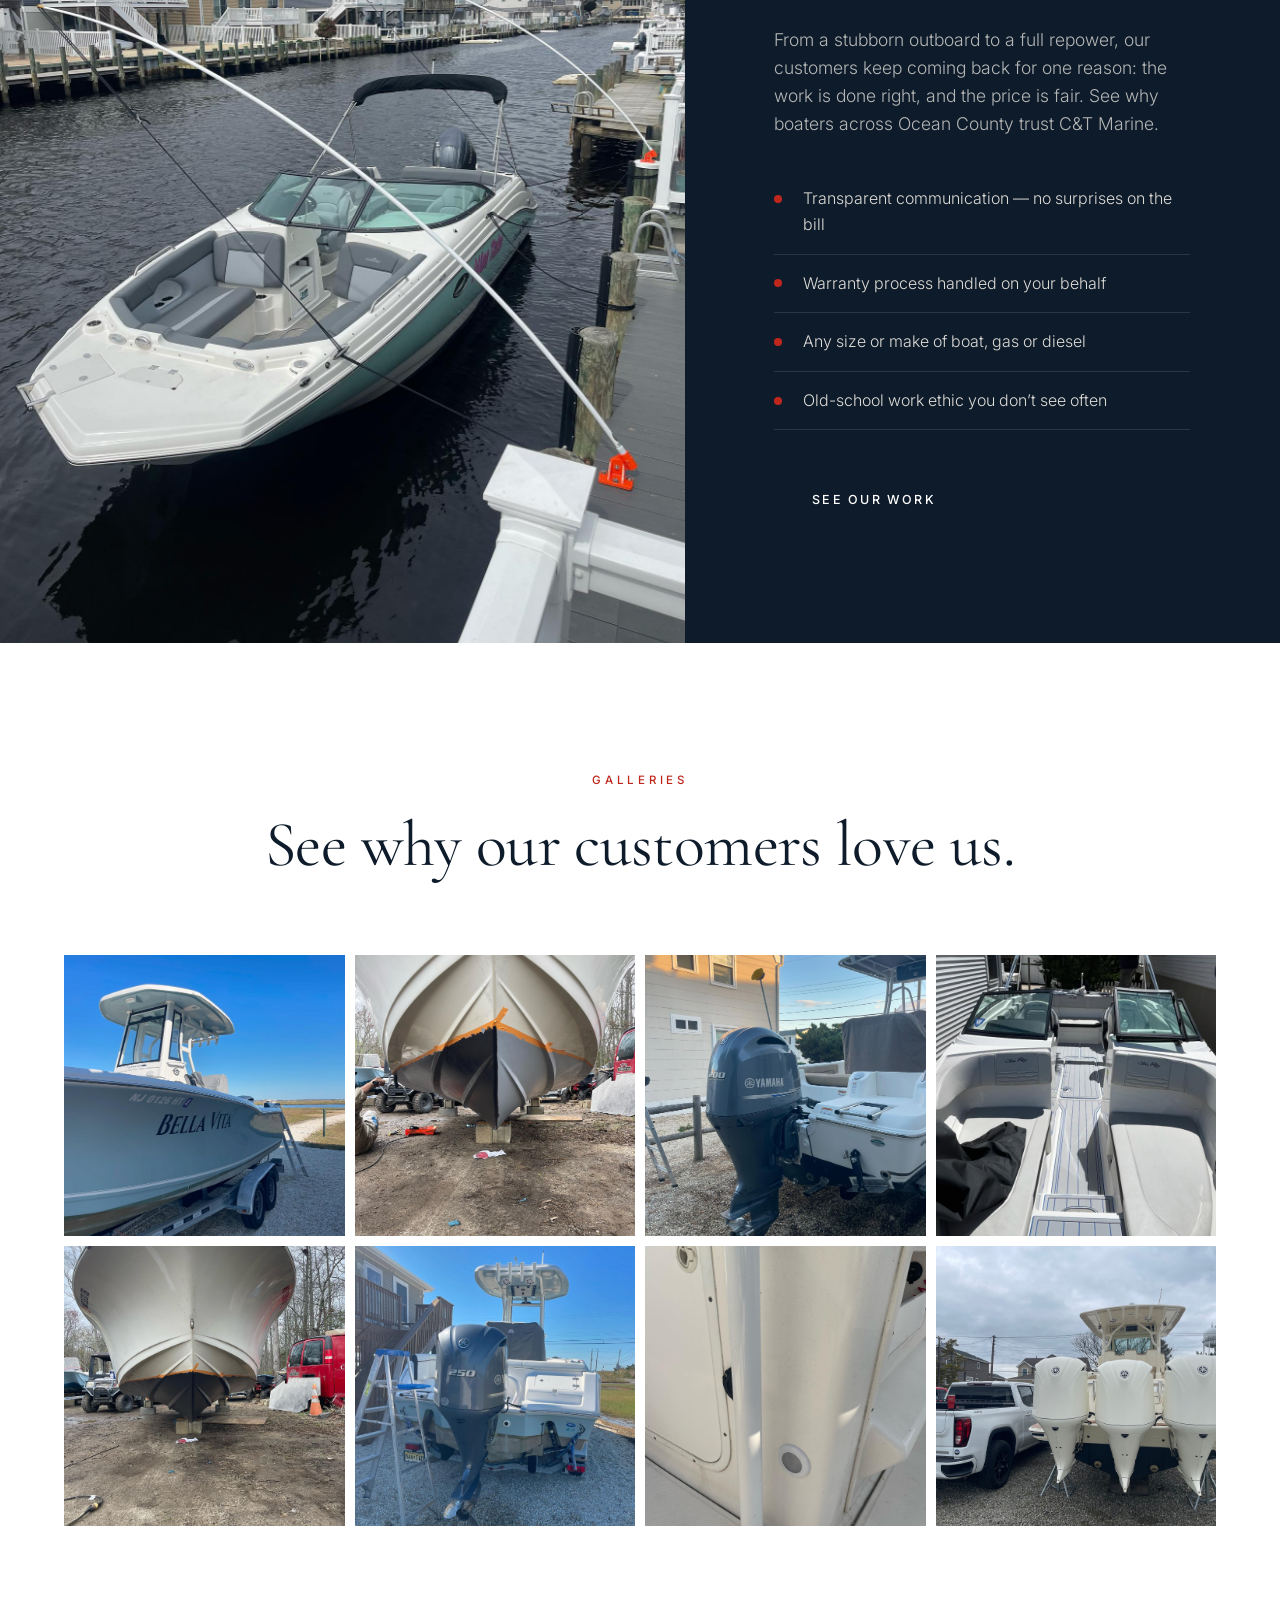
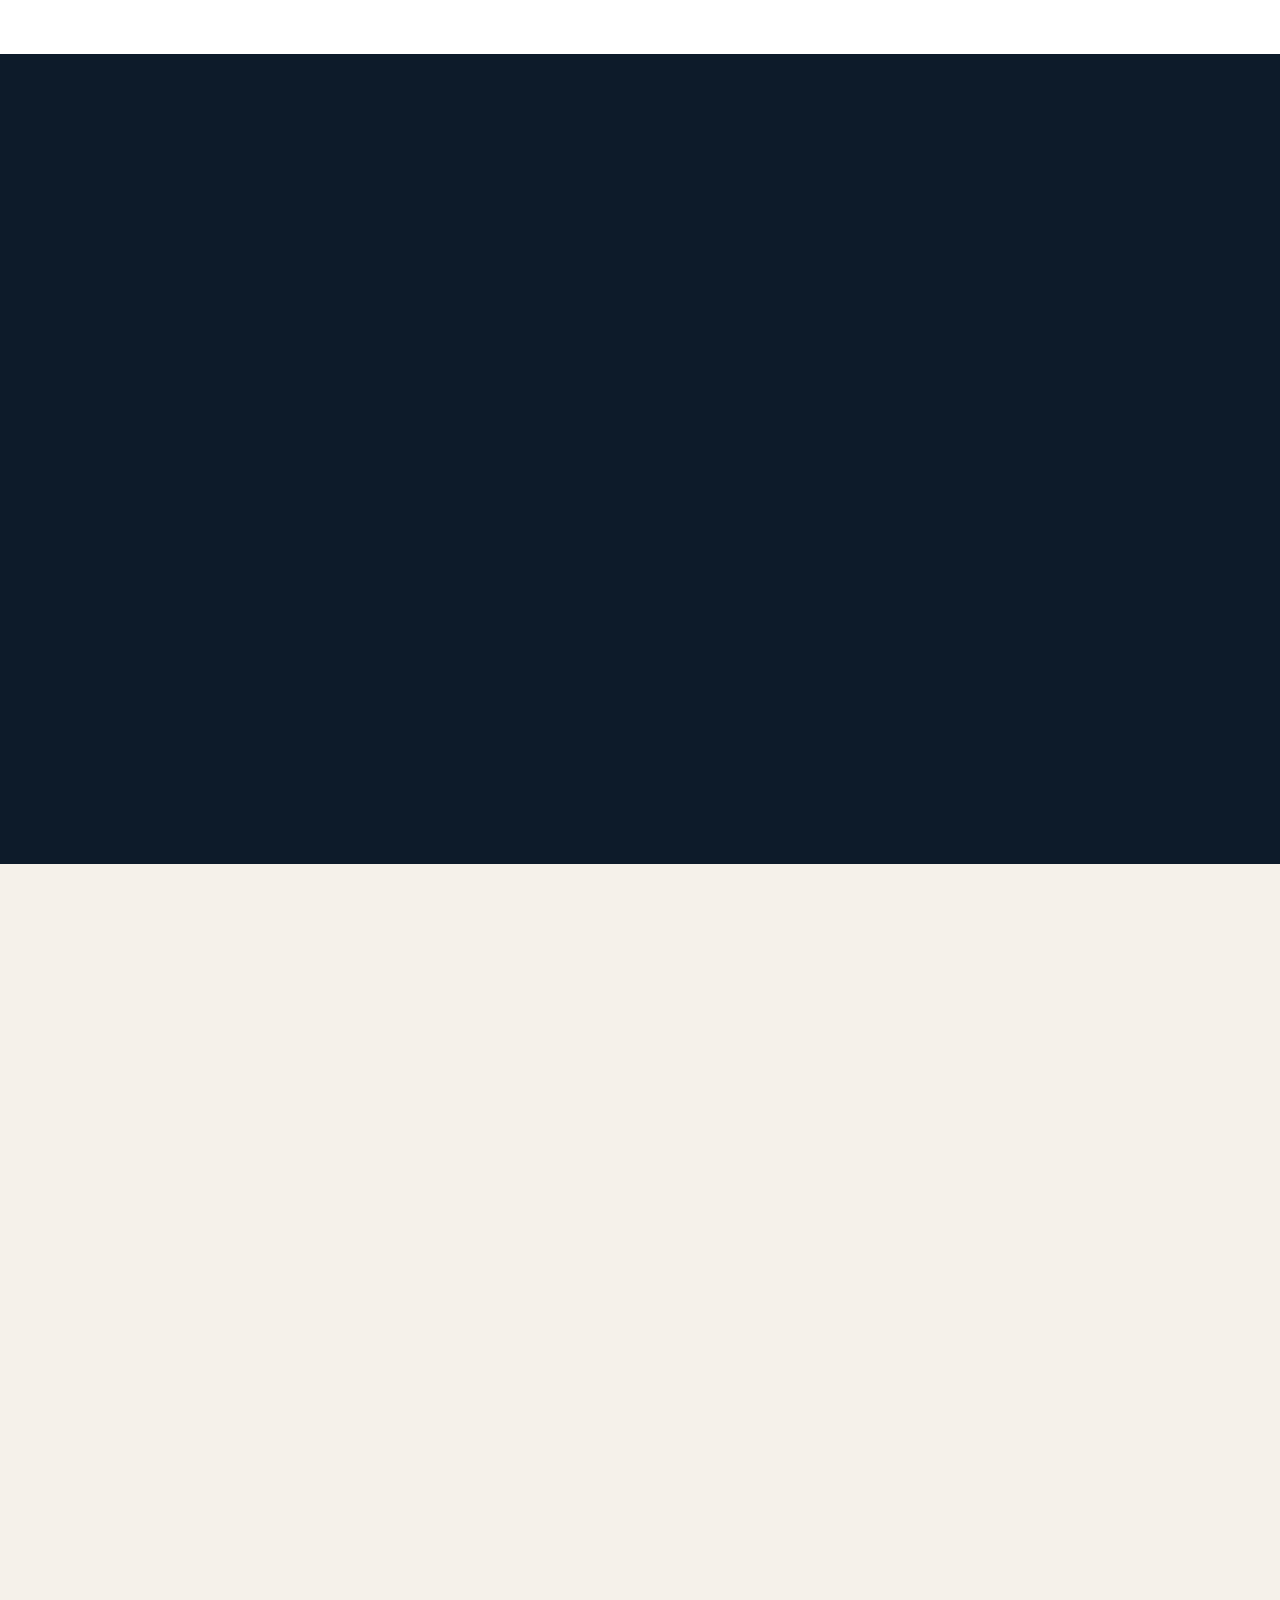
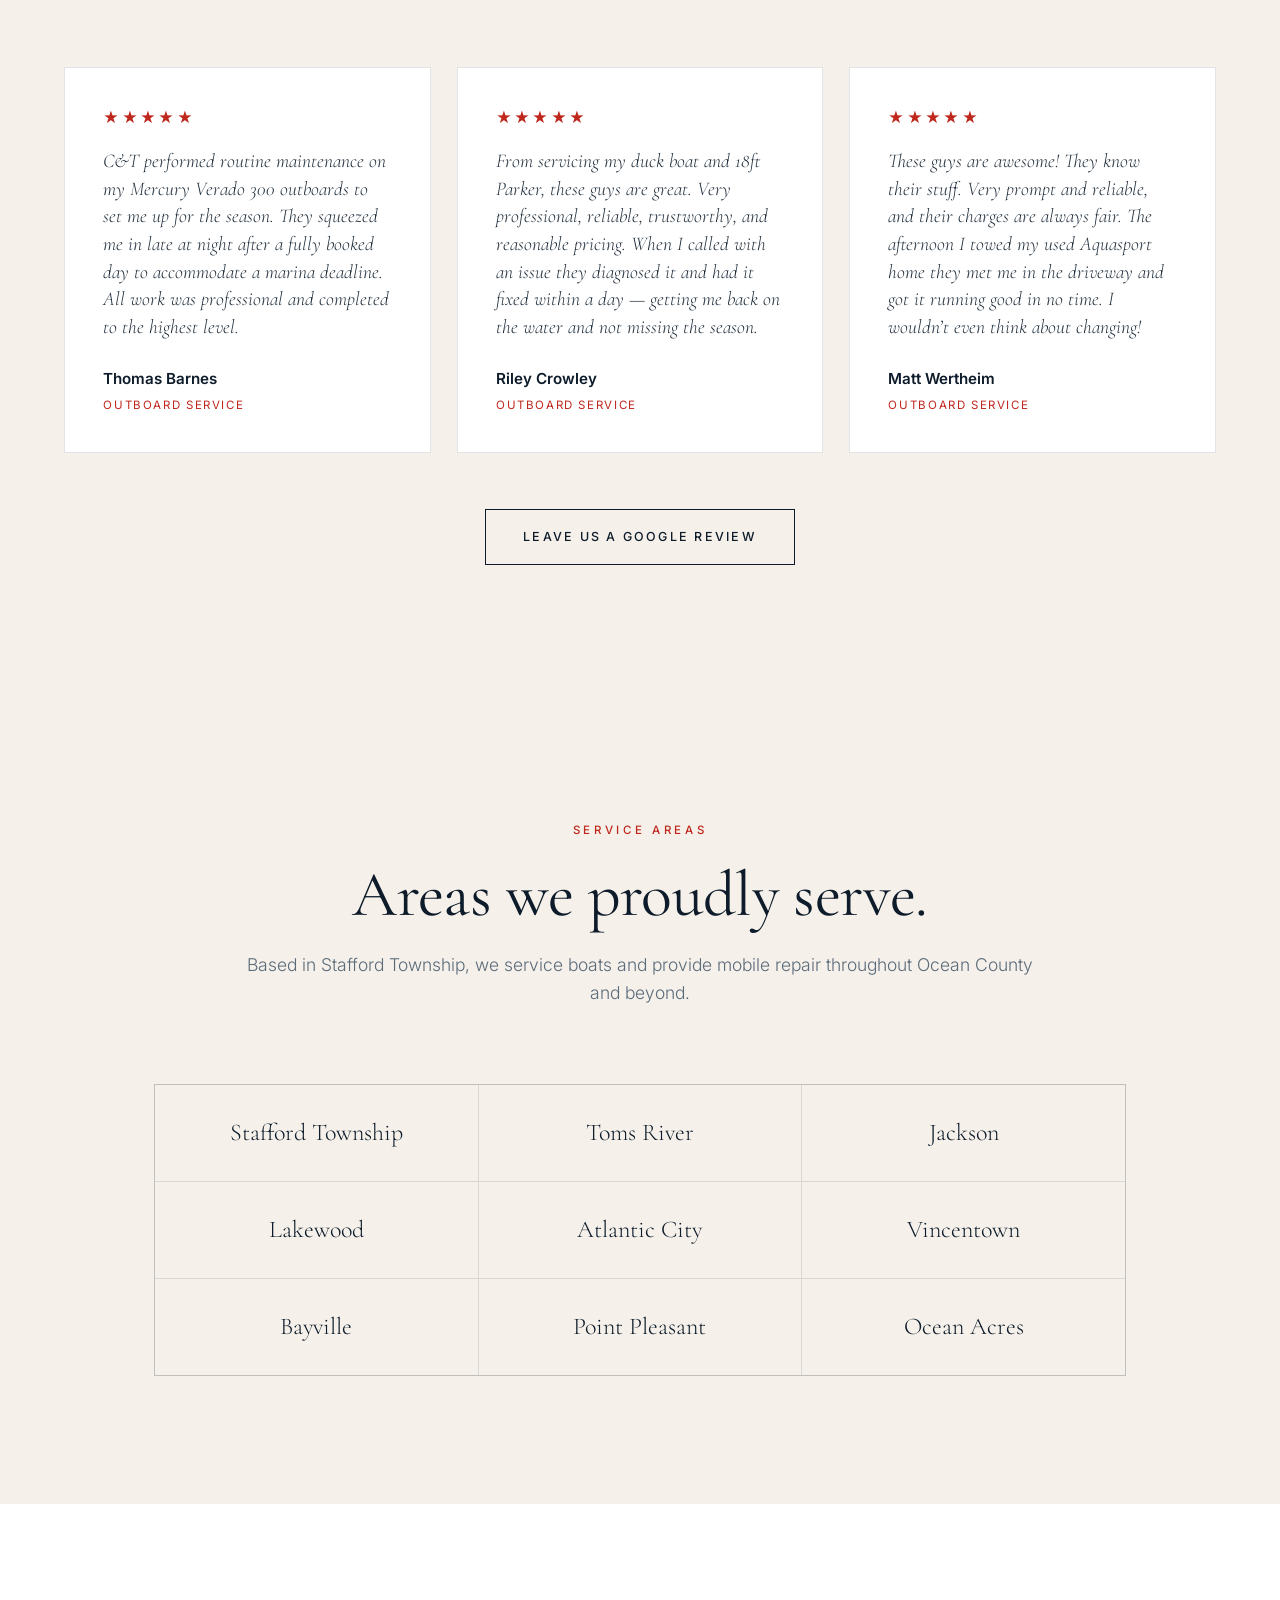
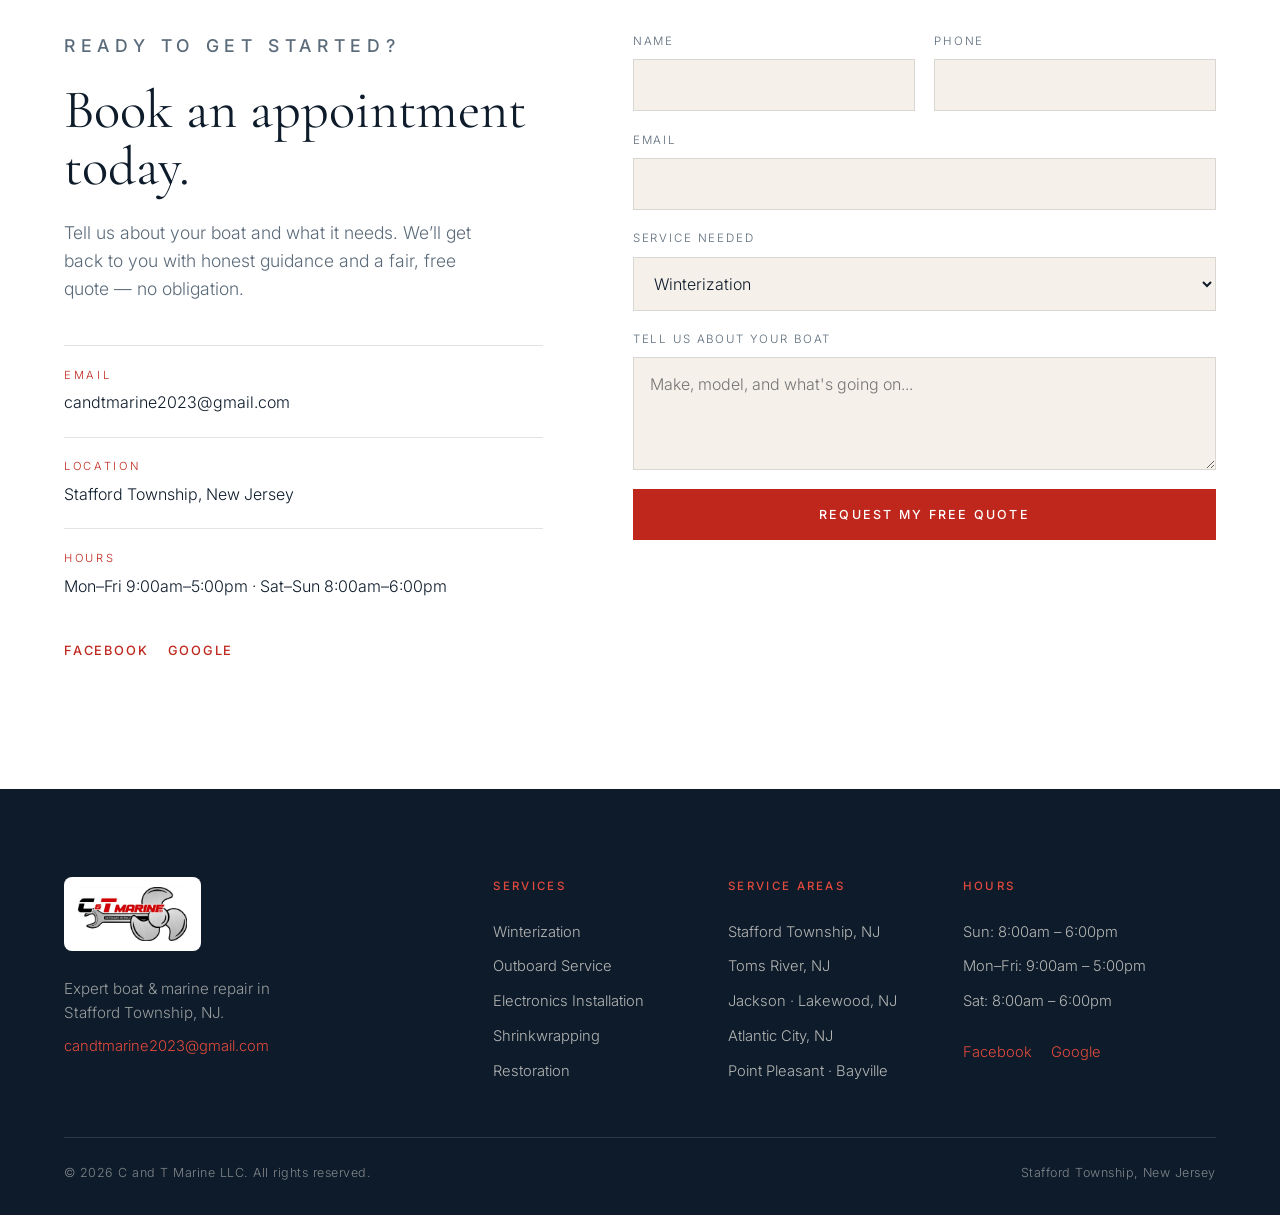
==== commit cebc13e2: "Use real C&T branding, copy, logo and photos from candtmarine.com - Real logo (nav + footer), brand " ====
--- a/index.html
+++ b/index.html
@@ -3,11 +3,12 @@
 <head>
   <meta charset="UTF-8" />
   <meta name="viewport" content="width=device-width, initial-scale=1.0" />
-  <title>C&amp;T Marine — Expert Boat Repair &amp; Restoration | Stafford Township, NJ</title>
-  <meta name="description" content="C&T Marine LLC delivers old-school craftsmanship in boat repair, winterization, outboard service, marine electronics, shrinkwrapping and full restoration across the Jersey Shore." />
+  <title>C and T Marine LLC — Boat &amp; Marine Repair | Stafford Township, NJ</title>
+  <meta name="description" content="C and T Marine LLC in Stafford Township, NJ offers expert boat repair services to customers in the surrounding areas. Winterization, outboard service, electronics, shrinkwrapping and restoration. Trust us with your marine repair needs!" />
+  <link rel="icon" type="image/png" href="img/logo.png" />
   <link rel="preconnect" href="https://fonts.googleapis.com" />
   <link rel="preconnect" href="https://fonts.gstatic.com" crossorigin />
-  <link href="https://fonts.googleapis.com/css2?family=Cormorant+Garamond:wght@300;400;500;600&family=Inter:wght@300;400;500;600&display=swap" rel="stylesheet" />
+  <link href="https://fonts.googleapis.com/css2?family=Cormorant+Garamond:wght@300;400;500;600&family=Inter:wght@300;400;500;600;700&display=swap" rel="stylesheet" />
   <link rel="stylesheet" href="css/style.css" />
 </head>
 <body>
@@ -16,16 +17,19 @@
   <header class="nav" id="nav">
     <div class="nav__inner">
       <a href="#top" class="nav__brand">
-        <span class="nav__mark">C&amp;T</span>
-        <span class="nav__word">MARINE</span>
+        <span class="nav__brand-text">
+          <span class="nav__mark">C&amp;T</span>
+          <span class="nav__word">MARINE</span>
+        </span>
+        <img class="nav__logo" src="img/logo.png" alt="C and T Marine LLC" />
       </a>
       <nav class="nav__links" id="navLinks">
-        <a href="#craft">The Craft</a>
+        <a href="#about">About</a>
         <a href="#services">Services</a>
         <a href="#work">Our Work</a>
-        <a href="#area">Waters We Serve</a>
         <a href="#reviews">Reviews</a>
-        <a href="#contact" class="nav__cta">Get a Quote</a>
+        <a href="#area">Service Area</a>
+        <a href="#contact" class="nav__cta">Get a Free Quote</a>
       </nav>
       <button class="nav__toggle" id="navToggle" aria-label="Menu">
         <span></span><span></span><span></span>
@@ -36,41 +40,42 @@
   <!-- HERO -->
   <section class="hero" id="top">
     <div class="hero__media">
-      <img src="https://images.unsplash.com/photo-1567899378494-47b22a2ae96a?auto=format&fit=crop&w=2400&q=80" alt="Power boat on open water" />
+      <img src="img/work/photo-06.jpg" alt="Boat serviced by C and T Marine LLC in Stafford Township, NJ" />
       <div class="hero__scrim"></div>
     </div>
     <div class="hero__content">
       <p class="eyebrow eyebrow--light">Stafford Township, New Jersey</p>
-      <h1 class="hero__title">Every vessel<br />deserves to run true.</h1>
-      <p class="hero__sub">Old-school work ethic. Modern marine expertise. Repair, restoration and service that keeps you on the water — worry-free.</p>
+      <h1 class="hero__title">Expert boat repair,<br />done right.</h1>
+      <p class="hero__sub">C&amp;T Marine LLC offers expert boat &amp; marine repair to customers across the Jersey Shore. Trust us to keep your vessel running smoothly — so you can enjoy the water worry-free.</p>
       <div class="hero__actions">
-        <a href="#contact" class="btn btn--solid">Request a Free Estimate</a>
-        <a href="#services" class="btn btn--ghost">Explore Services</a>
-      </div>
-    </div>
-    <a href="#craft" class="hero__scroll" aria-label="Scroll">
+        <a href="#contact" class="btn btn--solid">Get a Free Quote</a>
+        <a href="#services" class="btn btn--ghost">Our Services</a>
+      </div>
+    </div>
+    <a href="#about" class="hero__scroll" aria-label="Scroll">
       <span></span>
     </a>
   </section>
 
-  <!-- STATEMENT -->
-  <section class="statement" id="craft">
+  <!-- ABOUT -->
+  <section class="statement" id="about">
     <div class="statement__inner reveal">
-      <p class="eyebrow">The C&amp;T Standard</p>
+      <p class="eyebrow">About C&amp;T Marine</p>
       <h2 class="statement__lede">
-        Founded by two craftsmen — <em>Cullen &amp; Teg</em> — on a simple belief:
-        do the work right, charge a fair price, and treat every boat like it's your own.
+        Founded by two young craftsmen — <em>Cullen &amp; Teg</em> — on old-school
+        work ethic, honest pricing, and genuine attention to detail.
       </h2>
       <p class="statement__body">
-        We're not a dealership counter or a call-center. We're technicians who grew up around
-        engines and salt water. From a stubborn outboard to a full hull restoration, we bring
-        transparency, attention to detail, and genuine pride to every job that comes through the shop.
+        At C and T Marine LLC, located in Stafford Township, NJ, we are experts in boat and
+        marine repair services for the surrounding areas. Our team takes pride in delivering
+        top-notch craftsmanship and excellent customer service. Trust us to keep your vessel
+        running smoothly so you can enjoy the water worry-free.
       </p>
     </div>
     <div class="stats">
-      <div class="stat reveal"><span class="stat__num">100%</span><span class="stat__label">Transparent, fair pricing</span></div>
-      <div class="stat reveal"><span class="stat__num">Mobile</span><span class="stat__label">On-site service available</span></div>
-      <div class="stat reveal"><span class="stat__num">Certified</span><span class="stat__label">Technicians you can trust</span></div>
+      <div class="stat reveal"><span class="stat__num">Free</span><span class="stat__label">Estimates on every job</span></div>
+      <div class="stat reveal"><span class="stat__num">Mobile</span><span class="stat__label">Service at your location</span></div>
+      <div class="stat reveal"><span class="stat__num">5&#9733;</span><span class="stat__label">Rated by local boaters</span></div>
       <div class="stat reveal"><span class="stat__num">9 Towns</span><span class="stat__label">Across the Jersey Shore</span></div>
     </div>
   </section>
@@ -78,8 +83,8 @@
   <!-- SERVICES -->
   <section class="services" id="services">
     <div class="section-head reveal">
-      <p class="eyebrow">What We Do</p>
-      <h2 class="section-title">Complete care, bow to stern.</h2>
+      <p class="eyebrow">Our Services</p>
+      <h2 class="section-title">What we are best at.</h2>
     </div>
 
     <div class="svc">
@@ -87,73 +92,152 @@
         <div class="svc__num">01</div>
         <div class="svc__text">
           <h3>Winterization</h3>
-          <p>Protect your investment through the cold months. We prepare engines, systems and fluids so your boat wakes up in spring exactly as you left it — no surprises, no freeze damage.</p>
-        </div>
-        <div class="svc__img"><img src="https://images.unsplash.com/photo-1520255870062-bd79d3865de7?auto=format&fit=crop&w=1200&q=80" alt="Boats moored for winter" loading="lazy" /></div>
+          <p>Prepare your boat for winter with our expert Winterization service, ensuring protection against cold weather damage. Trust us to safeguard your vessel so it&rsquo;s ready for smooth sailing come springtime.</p>
+        </div>
+        <div class="svc__img"><img src="img/work/photo-07.jpg" alt="Winterization service for a boat at C and T Marine LLC" loading="lazy" /></div>
       </article>
 
       <article class="svc__row reveal">
         <div class="svc__num">02</div>
         <div class="svc__text">
           <h3>Outboard Service</h3>
-          <p>Diagnostics, tune-ups and repairs — at our shop or brought to your slip. Mobile service means less downtime and more time on the water where you belong.</p>
-        </div>
-        <div class="svc__img"><img src="https://images.unsplash.com/photo-1605281317010-fe5ffe798166?auto=format&fit=crop&w=1200&q=80" alt="Outboard motor detail" loading="lazy" /></div>
+          <p>Our Outboard Service provides convenient, professional boat and marine repairs right at your location, ensuring minimal downtime and maximum convenience for homeowners seeking efficient and reliable maintenance solutions.</p>
+        </div>
+        <div class="svc__img"><img src="img/work/photo-05.jpg" alt="Yamaha outboard serviced by C and T Marine LLC" loading="lazy" /></div>
       </article>
 
       <article class="svc__row reveal">
         <div class="svc__num">03</div>
         <div class="svc__text">
           <h3>Electronics Installation</h3>
-          <p>Navigation, communication and entertainment — cleanly installed and dialed in. Chartplotters, radios, stereo, and sensors wired to last through every season.</p>
-        </div>
-        <div class="svc__img"><img src="https://images.unsplash.com/photo-1567599672391-17b31d92e431?auto=format&fit=crop&w=1200&q=80" alt="Boat underway on clear water" loading="lazy" /></div>
+          <p>Enhance your boating experience with our expert electronics installation service, ensuring seamless integration of cutting-edge technology for navigation, communication, and entertainment systems tailored precisely to your vessel&rsquo;s unique needs.</p>
+        </div>
+        <div class="svc__img"><img src="img/work/photo-04.jpg" alt="Marine electronics and rigging installation" loading="lazy" /></div>
       </article>
 
       <article class="svc__row reveal">
         <div class="svc__num">04</div>
         <div class="svc__text">
           <h3>Shrinkwrapping</h3>
-          <p>A tight, professional seal for winter storage or transport. Custom-fit protection that shields your hull, deck and rigging from the elements — done to last.</p>
-        </div>
-        <div class="svc__img"><img src="https://images.unsplash.com/photo-1500514966906-fe245eea9344?auto=format&fit=crop&w=1200&q=80" alt="Boat hauled out for storage" loading="lazy" /></div>
+          <p>Protect your boat from harsh weather and environmental damage with our professional shrinkwrapping service, ensuring durability and preservation during off-season storage or transportation. Keep your vessel in prime condition year-round.</p>
+        </div>
+        <div class="svc__img"><img src="img/work/photo-12.jpg" alt="Boat wrapped and covered for storage" loading="lazy" /></div>
       </article>
 
       <article class="svc__row reveal">
         <div class="svc__num">05</div>
         <div class="svc__text">
           <h3>Restoration</h3>
-          <p>Bring a tired boat back to life. From cosmetic revival to structural work, we restore vessels with the patience and craftsmanship they were built with.</p>
-        </div>
-        <div class="svc__img"><img src="https://images.unsplash.com/photo-1544376798-89aa6b82c6cd?auto=format&fit=crop&w=1200&q=80" alt="Classic wooden boat restored" loading="lazy" /></div>
-      </article>
-    </div>
-  </section>
-
-  <!-- WORK / FEATURE -->
+          <p>Our Restoration service revitalizes your boat to its former glory, ensuring longevity and peak performance with expert craftsmanship, high-quality materials, and personalized care for every detail of your vessel.</p>
+        </div>
+        <div class="svc__img"><img src="img/work/photo-02.jpg" alt="Boat restoration in progress at C and T Marine LLC" loading="lazy" /></div>
+      </article>
+    </div>
+  </section>
+
+  <!-- FEATURE / OUR WORK -->
   <section class="feature" id="work">
     <div class="feature__media">
-      <img src="https://images.unsplash.com/photo-1540946485063-a40da27545f8?auto=format&fit=crop&w=2000&q=80" alt="Boat at rest on calm water" />
+      <img src="img/work/photo-09.jpg" alt="Boat back on the water after service by C and T Marine LLC" />
     </div>
     <div class="feature__panel reveal">
-      <p class="eyebrow">Our Work</p>
+      <p class="eyebrow">Our Best Work</p>
       <h2>Detail is the difference.</h2>
-      <p>Anyone can turn a wrench. We're after the finish, the fit, the small things a rushed shop skips. When your boat leaves our care, it runs right — and it looks the part.</p>
+      <p>From a stubborn outboard to a full repower, our customers keep coming back for one reason: the work is done right, and the price is fair. See why boaters across Ocean County trust C&amp;T Marine.</p>
       <ul class="feature__list">
-        <li>State-of-the-art diagnostic equipment</li>
-        <li>Manufacturer warranty process assistance</li>
-        <li>Free estimates before any work begins</li>
-        <li>Straight talk — you'll always know the plan</li>
+        <li>Transparent communication &mdash; no surprises on the bill</li>
+        <li>Warranty process handled on your behalf</li>
+        <li>Any size or make of boat, gas or diesel</li>
+        <li>Old-school work ethic you don&rsquo;t see often</li>
       </ul>
-      <a href="#contact" class="btn btn--dark">Start Your Project</a>
+      <a href="#gallery" class="btn btn--dark">See Our Work</a>
+    </div>
+  </section>
+
+  <!-- GALLERY -->
+  <section class="gallery" id="gallery">
+    <div class="section-head reveal">
+      <p class="eyebrow">Galleries</p>
+      <h2 class="section-title">See why our customers love us.</h2>
+    </div>
+    <div class="gallery__grid">
+      <figure class="reveal"><img src="img/work/photo-06.jpg" alt="Center console boat serviced by C and T Marine" loading="lazy" /></figure>
+      <figure class="reveal"><img src="img/work/photo-03.jpg" alt="Boat hull bottom paint and prep" loading="lazy" /></figure>
+      <figure class="reveal"><img src="img/work/photo-05.jpg" alt="Yamaha outboard installation" loading="lazy" /></figure>
+      <figure class="reveal"><img src="img/work/photo-08.jpg" alt="Refinished boat deck and interior" loading="lazy" /></figure>
+      <figure class="reveal"><img src="img/work/photo-11.jpg" alt="Boat hauled out on stands" loading="lazy" /></figure>
+      <figure class="reveal"><img src="img/work/photo-07.jpg" alt="Boat serviced on the trailer" loading="lazy" /></figure>
+      <figure class="reveal"><img src="img/work/photo-10.jpg" alt="Hull hardware detail" loading="lazy" /></figure>
+      <figure class="reveal"><img src="img/work/photo-13.jpg" alt="Center console with hardtop" loading="lazy" /></figure>
+    </div>
+  </section>
+
+  <!-- STEPS -->
+  <section class="steps" id="quote">
+    <div class="section-head reveal">
+      <p class="eyebrow eyebrow--light">Get a Quote</p>
+      <h2 class="section-title section-title--light">Three simple steps.</h2>
+    </div>
+    <div class="steps__grid">
+      <div class="step reveal"><span class="step__num">1</span><h3>Send us a text</h3><p>Tell us about your boat and what it needs. A quick text is the fastest way to reach us.</p></div>
+      <div class="step reveal"><span class="step__num">2</span><h3>Chat on the phone</h3><p>We&rsquo;ll talk through the work, answer your questions, and offer honest advice.</p></div>
+      <div class="step reveal"><span class="step__num">3</span><h3>Receive a quote</h3><p>Get a fair, transparent quote &mdash; no runaround, no surprises on the final bill.</p></div>
+    </div>
+    <div class="steps__cta reveal">
+      <a href="#contact" class="btn btn--solid">Get a Free Quote</a>
+      <a href="mailto:candtmarine2023@gmail.com" class="btn btn--ghost">Email Us</a>
+    </div>
+  </section>
+
+  <!-- REVIEWS -->
+  <section class="reviews" id="reviews">
+    <div class="section-head reveal">
+      <p class="eyebrow">Reviews</p>
+      <h2 class="section-title">Trusted across the Jersey Shore.</h2>
+      <p class="section-lede">Rated 5 stars by local boaters on Google &amp; Facebook.</p>
+    </div>
+    <div class="reviews__grid">
+      <blockquote class="review reveal">
+        <div class="review__stars">&#9733;&#9733;&#9733;&#9733;&#9733;</div>
+        <p>Both Cullen and Teg demonstrated old school work ethic and attention to detail &mdash; something you don&rsquo;t see often these days. What stood out was their transparency and communication. The final bill was on point, no surprises. Highly recommend giving C &amp; T Marine a call.</p>
+        <cite>Craig Martino<span>Winterization</span></cite>
+      </blockquote>
+      <blockquote class="review reveal">
+        <div class="review__stars">&#9733;&#9733;&#9733;&#9733;&#9733;</div>
+        <p>Had the guys at C&amp;T install a trim tab kit and set of anodes for me. Their professionalism, quality, and fair pricing was great. They walked me through the warranty process. Great to see two young gentlemen with the drive and work ethic to go do what they love.</p>
+        <cite>Robin &amp; David Foell<span>Outboard Service</span></cite>
+      </blockquote>
+      <blockquote class="review reveal">
+        <div class="review__stars">&#9733;&#9733;&#9733;&#9733;&#9733;</div>
+        <p>They completed a full 100-hour service on my Yamaha 115 and installed a new Fusion head unit with a JL Audio sound system &mdash; the setup came out absolutely perfect. Fast, honest, and reliable. No runaround, no delays. Quality work done right the first time.</p>
+        <cite>Dan Piazza<span>Outboard Service</span></cite>
+      </blockquote>
+      <blockquote class="review reveal">
+        <div class="review__stars">&#9733;&#9733;&#9733;&#9733;&#9733;</div>
+        <p>C&amp;T performed routine maintenance on my Mercury Verado 300 outboards to set me up for the season. They squeezed me in late at night after a fully booked day to accommodate a marina deadline. All work was professional and completed to the highest level.</p>
+        <cite>Thomas Barnes<span>Outboard Service</span></cite>
+      </blockquote>
+      <blockquote class="review reveal">
+        <div class="review__stars">&#9733;&#9733;&#9733;&#9733;&#9733;</div>
+        <p>From servicing my duck boat and 18ft Parker, these guys are great. Very professional, reliable, trustworthy, and reasonable pricing. When I called with an issue they diagnosed it and had it fixed within a day &mdash; getting me back on the water and not missing the season.</p>
+        <cite>Riley Crowley<span>Outboard Service</span></cite>
+      </blockquote>
+      <blockquote class="review reveal">
+        <div class="review__stars">&#9733;&#9733;&#9733;&#9733;&#9733;</div>
+        <p>These guys are awesome! They know their stuff. Very prompt and reliable, and their charges are always fair. The afternoon I towed my used Aquasport home they met me in the driveway and got it running good in no time. I wouldn&rsquo;t even think about changing!</p>
+        <cite>Matt Wertheim<span>Outboard Service</span></cite>
+      </blockquote>
+    </div>
+    <div class="reviews__cta reveal">
+      <a href="https://search.google.com/local/writereview?placeid=ChIJjyLDuR0HwYkRcae8WXf9PNo" target="_blank" rel="noopener" class="btn btn--ghost">Leave us a Google review</a>
     </div>
   </section>
 
   <!-- SERVICE AREA -->
   <section class="area" id="area">
     <div class="section-head reveal">
-      <p class="eyebrow">Waters We Serve</p>
-      <h2 class="section-title">Rooted on the Jersey Shore.</h2>
+      <p class="eyebrow">Service Areas</p>
+      <h2 class="section-title">Areas we proudly serve.</h2>
       <p class="section-lede">Based in Stafford Township, we service boats and provide mobile repair throughout Ocean County and beyond.</p>
     </div>
     <ul class="area__grid reveal">
@@ -169,35 +253,13 @@
     </ul>
   </section>
 
-  <!-- REVIEWS -->
-  <section class="reviews" id="reviews">
-    <div class="section-head reveal">
-      <p class="eyebrow eyebrow--light">Word on the Docks</p>
-      <h2 class="section-title section-title--light">Trusted by boaters who know better.</h2>
-    </div>
-    <div class="reviews__grid">
-      <blockquote class="review reveal">
-        <p>"Honest, fair, and they actually care about the work. Cullen and Teg treated my Grady like it was theirs. Runs better than the day I bought it."</p>
-        <cite>— Local Boat Owner</cite>
-      </blockquote>
-      <blockquote class="review reveal">
-        <p>"Called them for a winterization and ended up trusting them with everything. Old-school work ethic you don't find much anymore."</p>
-        <cite>— Repeat Customer</cite>
-      </blockquote>
-      <blockquote class="review reveal">
-        <p>"They came right to my slip, diagnosed the outboard, and had me back on the water fast. Fair price, no runaround."</p>
-        <cite>— Point Pleasant Angler</cite>
-      </blockquote>
-    </div>
-  </section>
-
   <!-- CONTACT -->
   <section class="contact" id="contact">
     <div class="contact__inner">
       <div class="contact__intro reveal">
-        <p class="eyebrow">Get Started</p>
-        <h2>Request your free estimate.</h2>
-        <p>Tell us about your boat and what it needs. We'll get back to you with honest guidance and a fair quote — no obligation.</p>
+        <p class="eyebrow">Ready to get started?</p>
+        <h2>Book an appointment today.</h2>
+        <p>Tell us about your boat and what it needs. We&rsquo;ll get back to you with honest guidance and a fair, free quote &mdash; no obligation.</p>
         <div class="contact__details">
           <a href="mailto:candtmarine2023@gmail.com" class="contact__line">
             <span>Email</span>candtmarine2023@gmail.com
@@ -206,7 +268,11 @@
             <span>Location</span>Stafford Township, New Jersey
           </div>
           <div class="contact__line">
-            <span>Hours</span>Mon–Fri 9–5 · Sat–Sun 8–6
+            <span>Hours</span>Mon&ndash;Fri 9:00am&ndash;5:00pm &middot; Sat&ndash;Sun 8:00am&ndash;6:00pm
+          </div>
+          <div class="contact__socials">
+            <a href="https://www.facebook.com/203144986209328" target="_blank" rel="noopener">Facebook</a>
+            <a href="https://maps.google.com/maps?cid=15725722687919400817" target="_blank" rel="noopener">Google</a>
           </div>
         </div>
       </div>
@@ -217,7 +283,7 @@
           <label>Phone<input type="tel" name="phone" /></label>
         </div>
         <label>Email<input type="email" name="email" required /></label>
-        <label>Boat &amp; Service Needed
+        <label>Service Needed
           <select name="service">
             <option>Winterization</option>
             <option>Outboard Service</option>
@@ -227,8 +293,8 @@
             <option>Something Else</option>
           </select>
         </label>
-        <label>Details<textarea name="details" rows="4" placeholder="Make, model, and what's going on..."></textarea></label>
-        <button type="submit" class="btn btn--solid btn--full">Send Request</button>
+        <label>Tell us about your boat<textarea name="details" rows="4" placeholder="Make, model, and what's going on..."></textarea></label>
+        <button type="submit" class="btn btn--solid btn--full">Request My Free Quote</button>
         <p class="form__note" id="formNote"></p>
       </form>
     </div>
@@ -238,35 +304,40 @@
   <footer class="footer">
     <div class="footer__inner">
       <div class="footer__brand">
-        <span class="nav__mark">C&amp;T</span>
-        <span class="nav__word">MARINE LLC</span>
-        <p>Expert boat repair &amp; restoration on the Jersey Shore.</p>
+        <img src="img/logo.png" alt="C and T Marine LLC" class="footer__logo" />
+        <p>Expert boat &amp; marine repair in Stafford Township, NJ.</p>
+        <a href="mailto:candtmarine2023@gmail.com">candtmarine2023@gmail.com</a>
       </div>
       <div class="footer__col">
         <h4>Services</h4>
         <a href="#services">Winterization</a>
         <a href="#services">Outboard Service</a>
-        <a href="#services">Electronics</a>
+        <a href="#services">Electronics Installation</a>
         <a href="#services">Shrinkwrapping</a>
         <a href="#services">Restoration</a>
       </div>
       <div class="footer__col">
-        <h4>Company</h4>
-        <a href="#craft">The Craft</a>
-        <a href="#work">Our Work</a>
-        <a href="#area">Service Area</a>
-        <a href="#reviews">Reviews</a>
+        <h4>Service Areas</h4>
+        <span>Stafford Township, NJ</span>
+        <span>Toms River, NJ</span>
+        <span>Jackson &middot; Lakewood, NJ</span>
+        <span>Atlantic City, NJ</span>
+        <span>Point Pleasant &middot; Bayville</span>
       </div>
       <div class="footer__col">
-        <h4>Contact</h4>
-        <a href="mailto:candtmarine2023@gmail.com">candtmarine2023@gmail.com</a>
-        <span>Stafford Township, NJ</span>
-        <span>Mon–Fri 9–5 · Sat–Sun 8–6</span>
+        <h4>Hours</h4>
+        <span>Sun: 8:00am &ndash; 6:00pm</span>
+        <span>Mon&ndash;Fri: 9:00am &ndash; 5:00pm</span>
+        <span>Sat: 8:00am &ndash; 6:00pm</span>
+        <div class="footer__social">
+          <a href="https://www.facebook.com/203144986209328" target="_blank" rel="noopener">Facebook</a>
+          <a href="https://maps.google.com/maps?cid=15725722687919400817" target="_blank" rel="noopener">Google</a>
+        </div>
       </div>
     </div>
     <div class="footer__bar">
-      <span>&copy; <span id="year"></span> C&amp;T Marine LLC. All rights reserved.</span>
-      <span>Crafted on the Jersey Shore</span>
+      <span>&copy; <span id="year"></span> C and T Marine LLC. All rights reserved.</span>
+      <span>Stafford Township, New Jersey</span>
     </div>
   </footer>
 
--- a/css/style.css
+++ b/css/style.css
@@ -5,8 +5,8 @@
   --paper:#ffffff;
   --slate:#5b6b7a;
   --line:rgba(13,27,42,.12);
-  --brass:#b08d57;       /* warm metallic accent */
-  --brass-2:#c9a76a;
+  --brass:#bf271d;       /* C&T brand red */
+  --brass-2:#e14a3d;     /* lighter red for dark bg */
   --serif:'Cormorant Garamond',Georgia,serif;
   --sans:'Inter',system-ui,-apple-system,sans-serif;
   --pad:clamp(1.5rem,5vw,7rem);
@@ -76,9 +76,11 @@
   max-width:1440px;margin:0 auto;padding:0 var(--pad);
   display:flex;align-items:center;justify-content:space-between;
 }
-.nav__brand{display:flex;align-items:baseline;gap:.5rem;color:#fff;transition:color .5s}
+.nav__brand{display:flex;align-items:center;color:#fff;transition:color .5s}
+.nav__brand-text{display:flex;align-items:baseline;gap:.5rem}
 .nav__mark{font-family:var(--serif);font-size:1.7rem;font-weight:600;letter-spacing:.02em}
 .nav__word{font-size:.7rem;letter-spacing:.42em;font-weight:500;opacity:.85}
+.nav__logo{height:44px;width:auto;display:none}
 .nav__links{display:flex;align-items:center;gap:2.4rem}
 .nav__links a{
   color:#fff;font-size:.82rem;letter-spacing:.08em;font-weight:400;
@@ -104,6 +106,8 @@
 .nav.scrolled .nav__cta{border-color:var(--ink);color:var(--ink)}
 .nav.scrolled .nav__cta:hover{background:var(--ink);color:#fff!important}
 .nav.scrolled .nav__toggle span{background:var(--ink)}
+.nav.scrolled .nav__brand-text{display:none}
+.nav.scrolled .nav__logo{display:block}
 
 /* ---------- hero ---------- */
 .hero{position:relative;height:100vh;min-height:640px;display:flex;align-items:center;color:#fff}
@@ -184,15 +188,39 @@
 }
 .area__grid li:hover{background:var(--ink);color:var(--sand)}
 
+/* ---------- gallery ---------- */
+.gallery{background:var(--paper);padding:clamp(5rem,10vw,9rem) var(--pad)}
+.gallery__grid{max-width:1300px;margin:0 auto;display:grid;grid-template-columns:repeat(4,1fr);gap:10px}
+.gallery__grid figure{margin:0;aspect-ratio:1/1;overflow:hidden;background:var(--ink)}
+.gallery__grid img{transition:transform 1.1s cubic-bezier(.2,.7,.2,1)}
+.gallery__grid figure:hover img{transform:scale(1.07)}
+
+/* ---------- steps ---------- */
+.steps{background:var(--ink);padding:clamp(5rem,10vw,9rem) var(--pad);text-align:center}
+.steps__grid{max-width:1100px;margin:0 auto;display:grid;grid-template-columns:repeat(3,1fr);gap:2.5rem}
+.step{padding:1rem;color:var(--sand)}
+.step__num{
+  display:flex;align-items:center;justify-content:center;width:64px;height:64px;margin:0 auto 1.4rem;
+  border:1px solid var(--brass);border-radius:50%;font-family:var(--serif);font-size:1.7rem;color:var(--brass-2);
+}
+.step h3{font-family:var(--serif);font-weight:500;font-size:1.7rem;margin-bottom:.7rem}
+.step p{color:rgba(245,241,234,.68);max-width:300px;margin:0 auto}
+.steps__cta{margin-top:clamp(2.6rem,5vw,4rem);display:flex;gap:1rem;justify-content:center;flex-wrap:wrap}
+
 /* ---------- reviews ---------- */
-.reviews{background:var(--ink);padding:clamp(5rem,10vw,9rem) var(--pad)}
-.reviews__grid{max-width:1200px;margin:0 auto;display:grid;grid-template-columns:repeat(3,1fr);gap:2rem}
+.reviews{background:var(--sand);padding:clamp(5rem,10vw,9rem) var(--pad)}
+.reviews__grid{max-width:1200px;margin:0 auto;display:grid;grid-template-columns:repeat(3,1fr);gap:1.6rem}
 .review{
-  background:var(--ink-2);border:1px solid rgba(255,255,255,.08);
-  padding:2.6rem;color:var(--sand);
-}
-.review p{font-family:var(--serif);font-size:1.3rem;line-height:1.4;font-style:italic;margin-bottom:1.6rem}
-.review cite{font-style:normal;font-size:.82rem;letter-spacing:.1em;text-transform:uppercase;color:var(--brass-2)}
+  background:var(--paper);border:1px solid var(--line);
+  padding:2.4rem;color:var(--ink);display:flex;flex-direction:column;
+}
+.review__stars{color:var(--brass);letter-spacing:.15em;font-size:.95rem;margin-bottom:1.1rem}
+.review p{font-family:var(--serif);font-size:1.22rem;line-height:1.42;font-style:italic;margin-bottom:1.6rem;color:#22303d}
+.review cite{font-style:normal;font-size:.95rem;font-weight:600;color:var(--ink);margin-top:auto;display:flex;flex-direction:column;gap:.25rem}
+.review cite span{font-weight:400;font-size:.72rem;letter-spacing:.14em;text-transform:uppercase;color:var(--brass)}
+.reviews__cta{text-align:center;margin-top:clamp(2.4rem,5vw,3.5rem)}
+.reviews__cta .btn--ghost{border-color:var(--ink);color:var(--ink)}
+.reviews__cta .btn--ghost:hover{background:var(--ink);color:#fff}
 
 /* ---------- contact ---------- */
 .contact{background:var(--paper);padding:clamp(5rem,10vw,9rem) var(--pad)}
@@ -220,9 +248,16 @@
 /* ---------- footer ---------- */
 .footer{background:var(--ink);color:var(--sand);padding:clamp(3.5rem,7vw,5.5rem) var(--pad) 2rem}
 .footer__inner{max-width:1200px;margin:0 auto;display:grid;grid-template-columns:2fr 1fr 1fr 1.3fr;gap:2.5rem}
-.footer__brand .nav__mark{color:#fff}
-.footer__brand .nav__word{color:rgba(255,255,255,.7)}
-.footer__brand p{margin-top:1rem;color:rgba(245,241,234,.6);max-width:260px;font-size:.95rem}
+.footer__logo{height:74px;width:auto;background:#fff;padding:10px 14px;border-radius:8px;display:inline-block}
+.footer__brand p{margin-top:1.1rem;color:rgba(245,241,234,.6);max-width:260px;font-size:.95rem}
+.footer__brand > a{display:inline-block;margin-top:.6rem;color:var(--brass-2);font-size:.92rem}
+.footer__brand > a:hover{color:#fff}
+.footer__social,.contact__socials{display:flex;gap:1.2rem;margin-top:1rem}
+.footer__social a{color:var(--brass-2)!important;padding:0}
+.footer__social a:hover{color:#fff!important}
+.contact__socials{margin-top:1.3rem}
+.contact__socials a{font-size:.8rem;letter-spacing:.14em;text-transform:uppercase;color:var(--brass);font-weight:500}
+.contact__socials a:hover{color:var(--ink)}
 .footer__col h4{font-size:.72rem;letter-spacing:.2em;text-transform:uppercase;color:var(--brass-2);margin-bottom:1.2rem;font-weight:500}
 .footer__col a,.footer__col span{display:block;color:rgba(245,241,234,.72);font-size:.92rem;padding:.35rem 0;transition:color .3s}
 .footer__col a:hover{color:#fff}
@@ -239,6 +274,8 @@
   .reviews__grid{grid-template-columns:1fr}
   .stats{grid-template-columns:repeat(2,1fr)}
   .footer__inner{grid-template-columns:1fr 1fr}
+  .gallery__grid{grid-template-columns:repeat(2,1fr)}
+  .steps__grid{grid-template-columns:1fr;gap:2.8rem}
 }
 @media(max-width:760px){
   .nav__links{
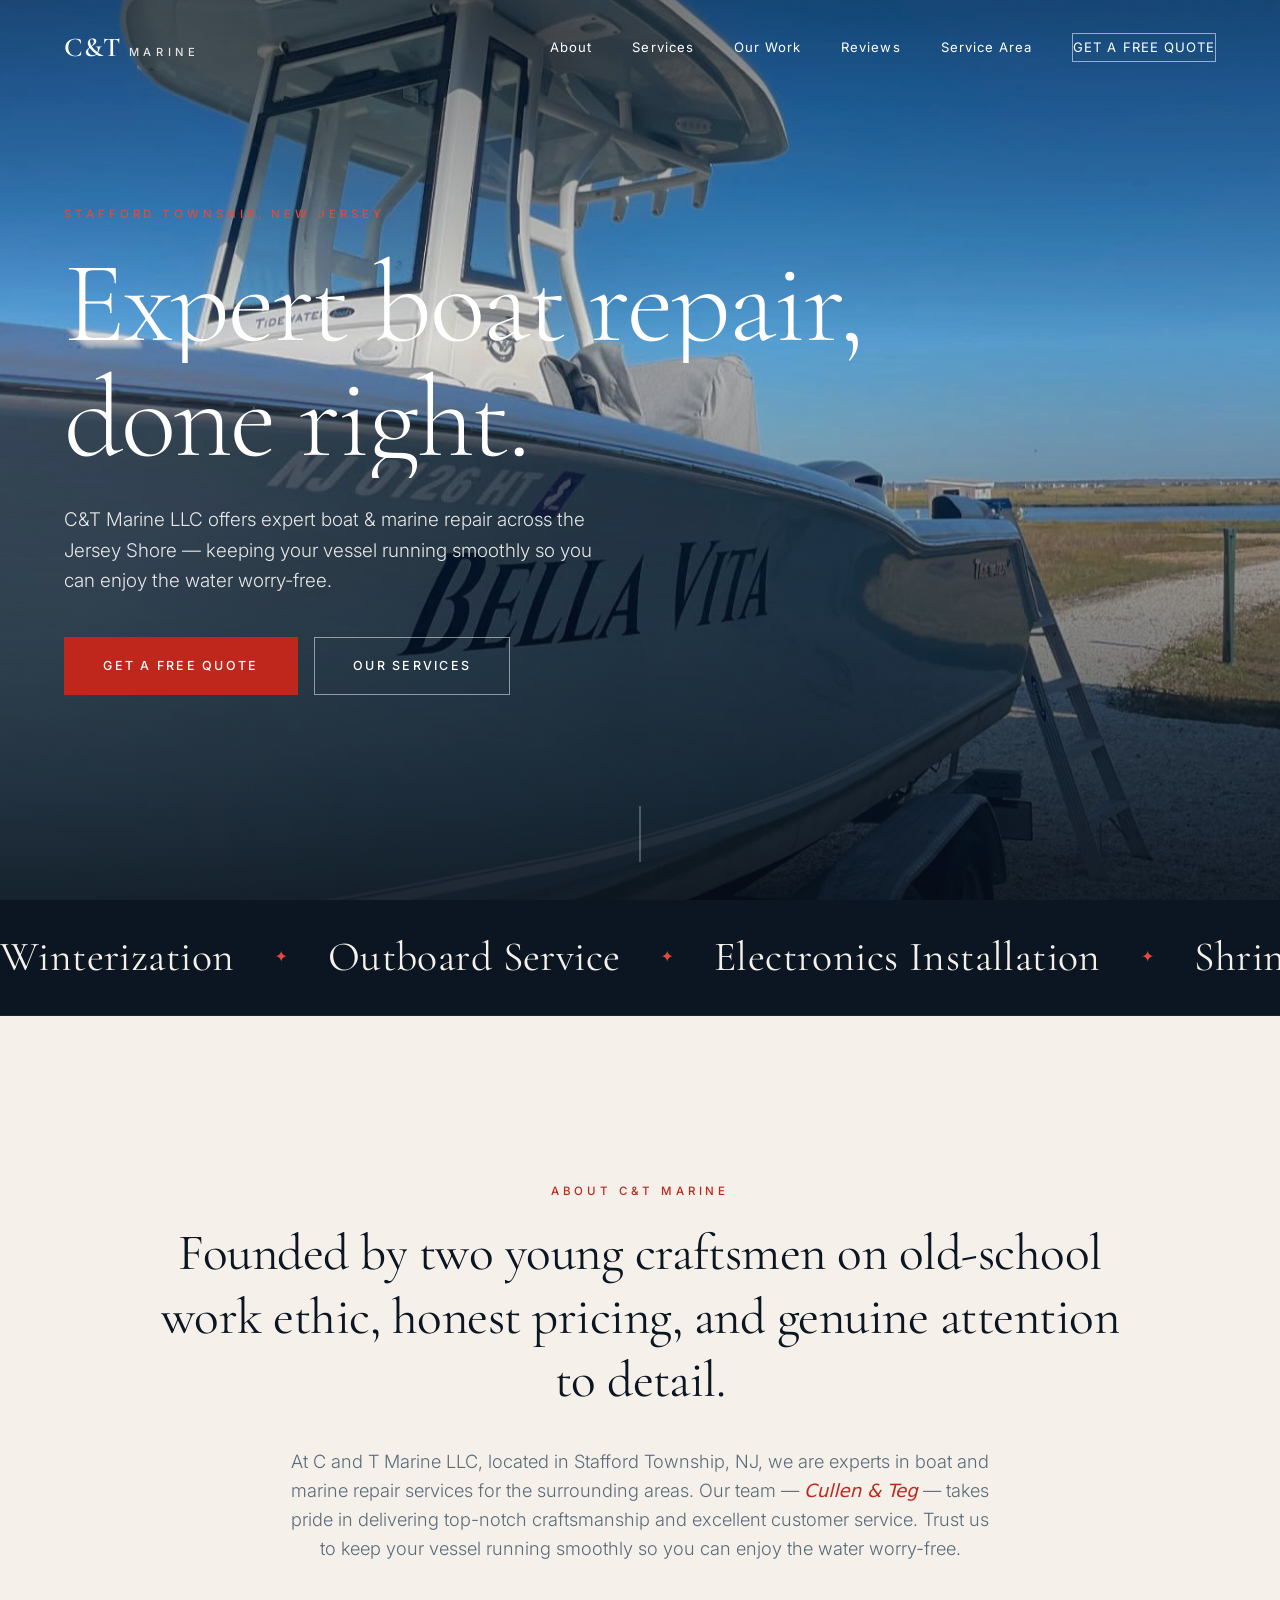
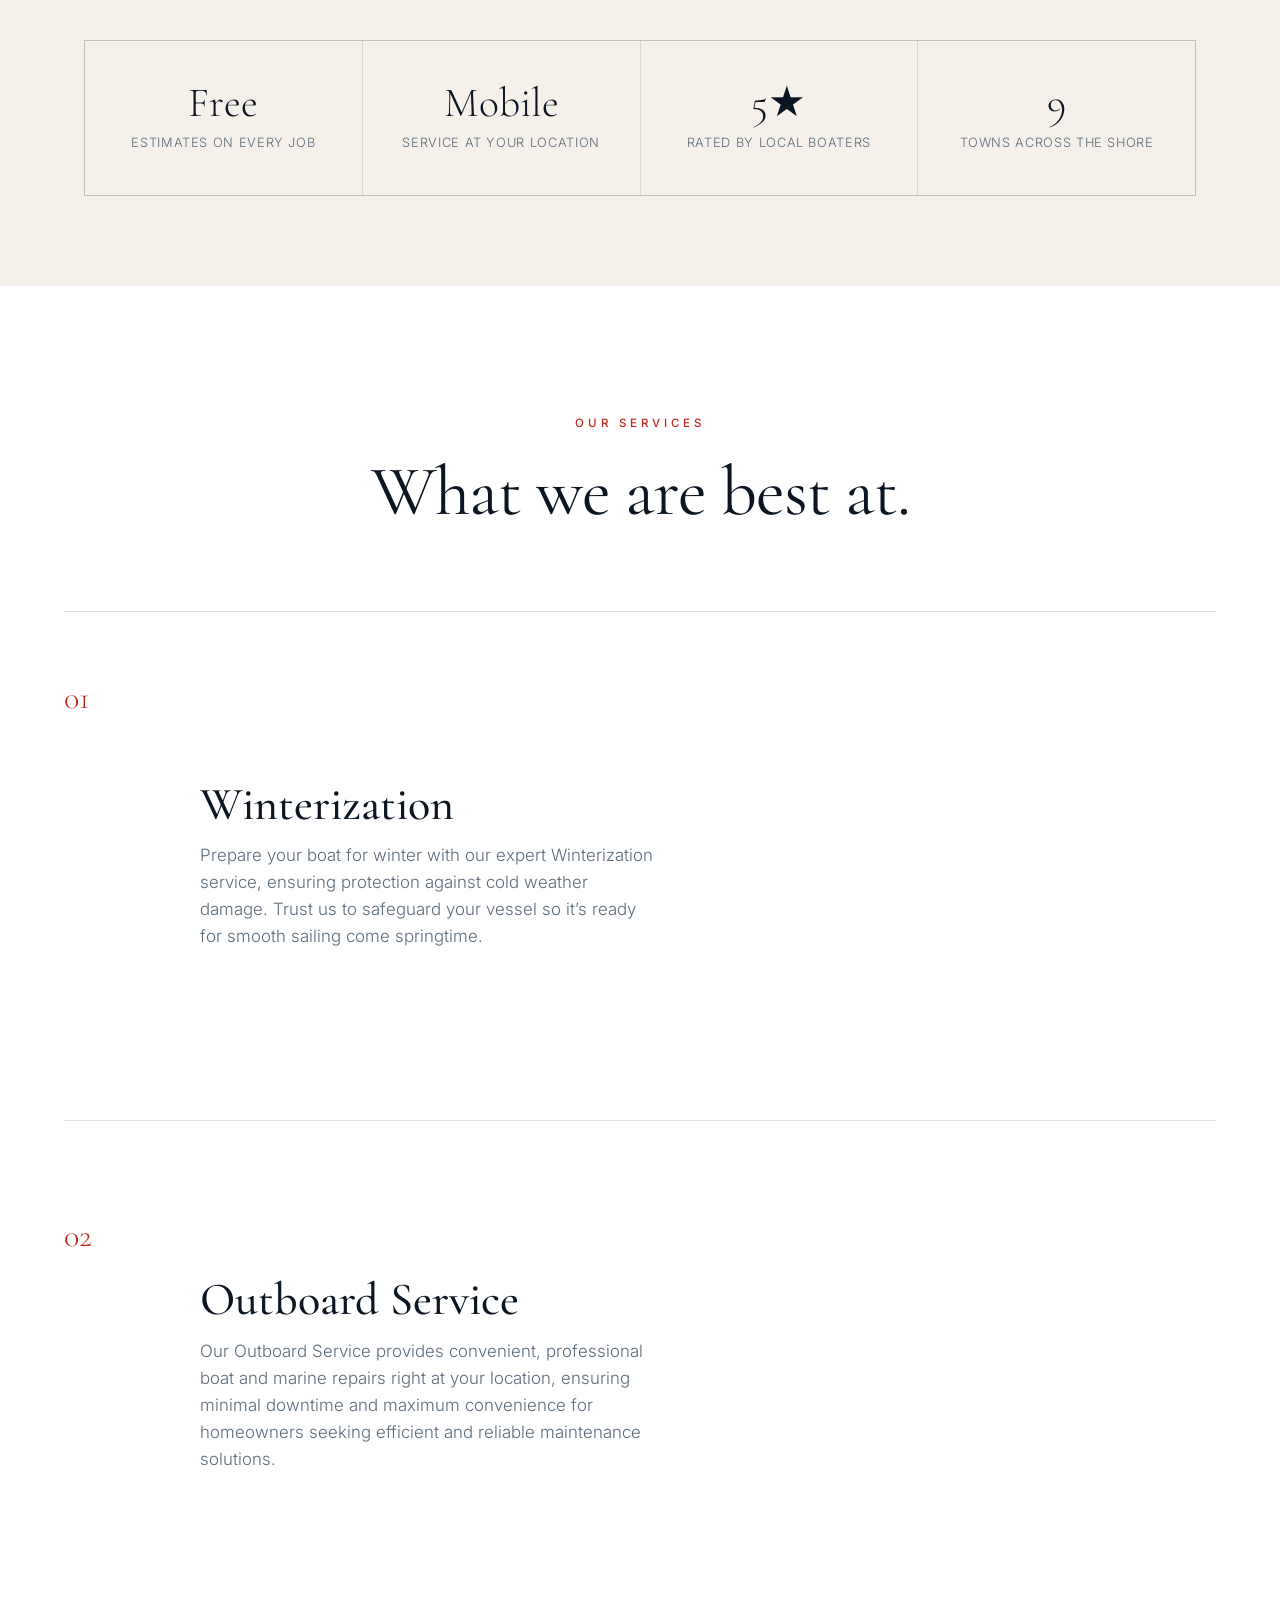
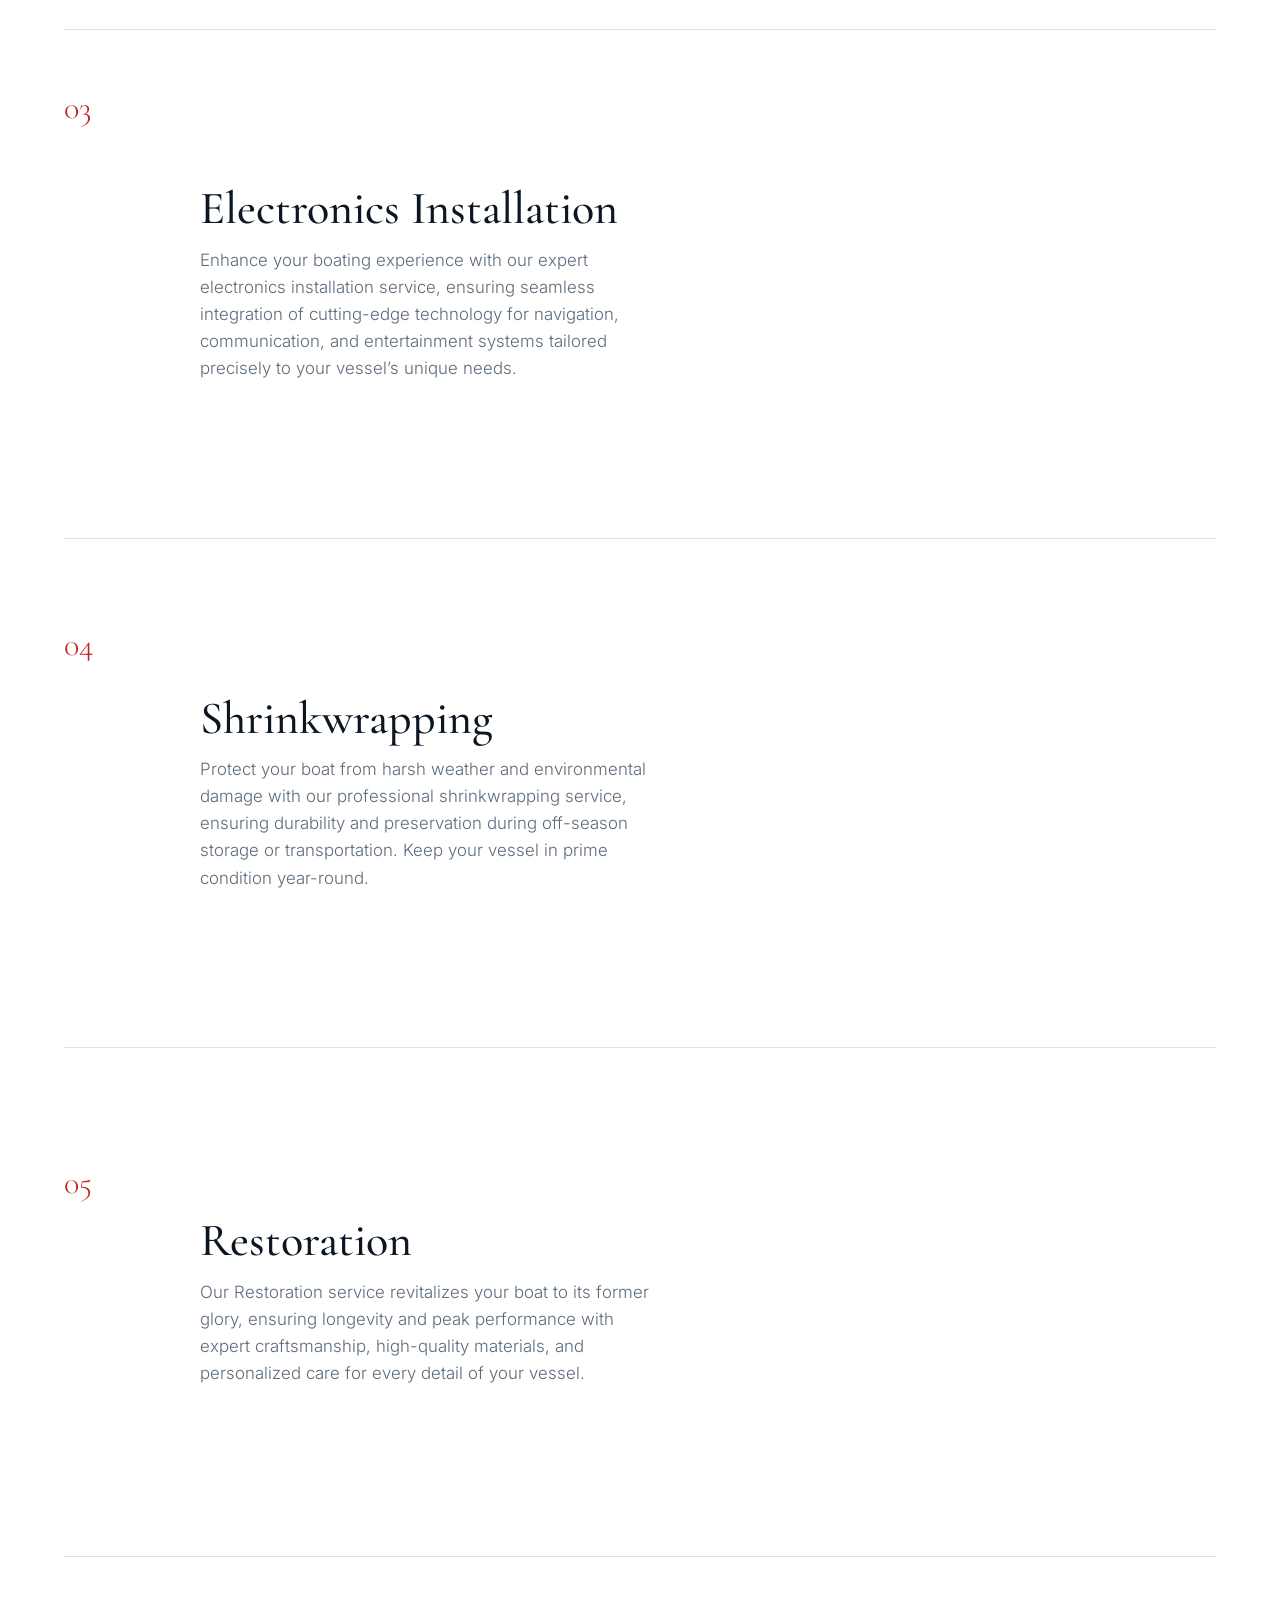
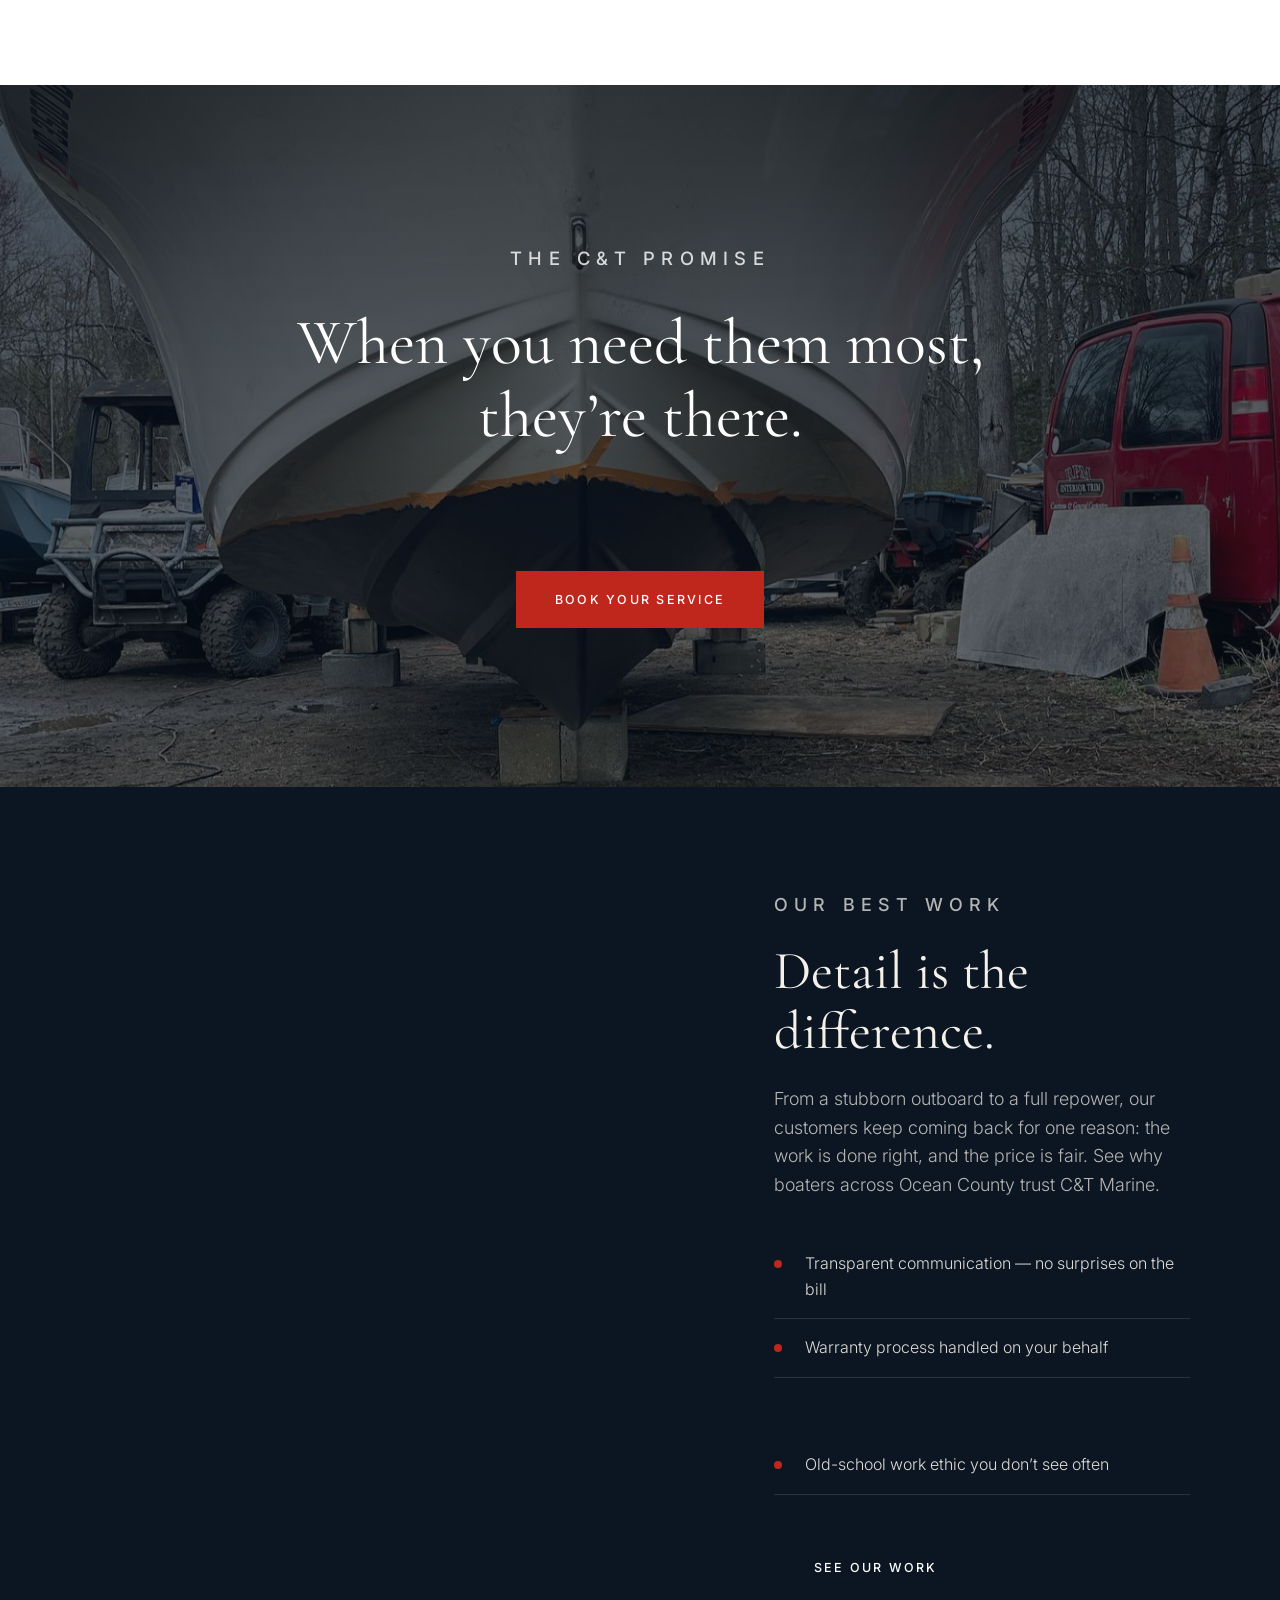
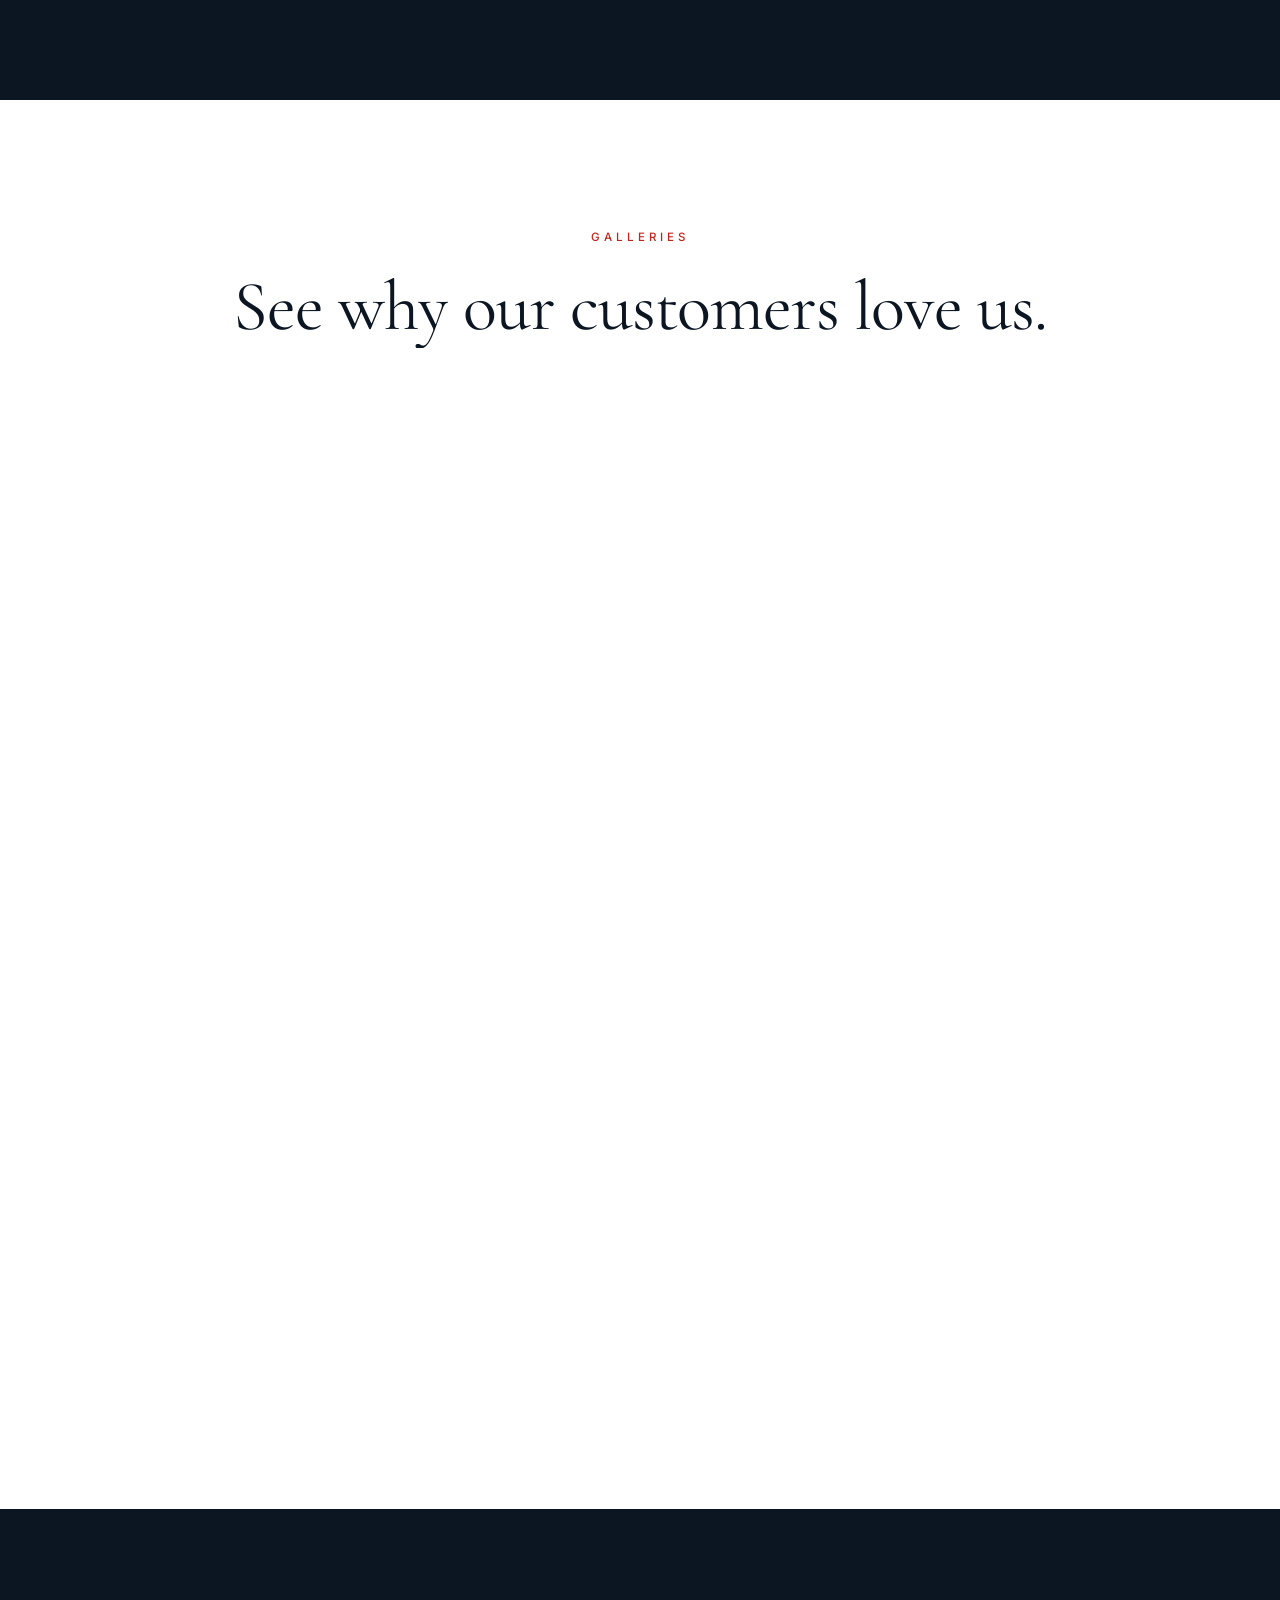
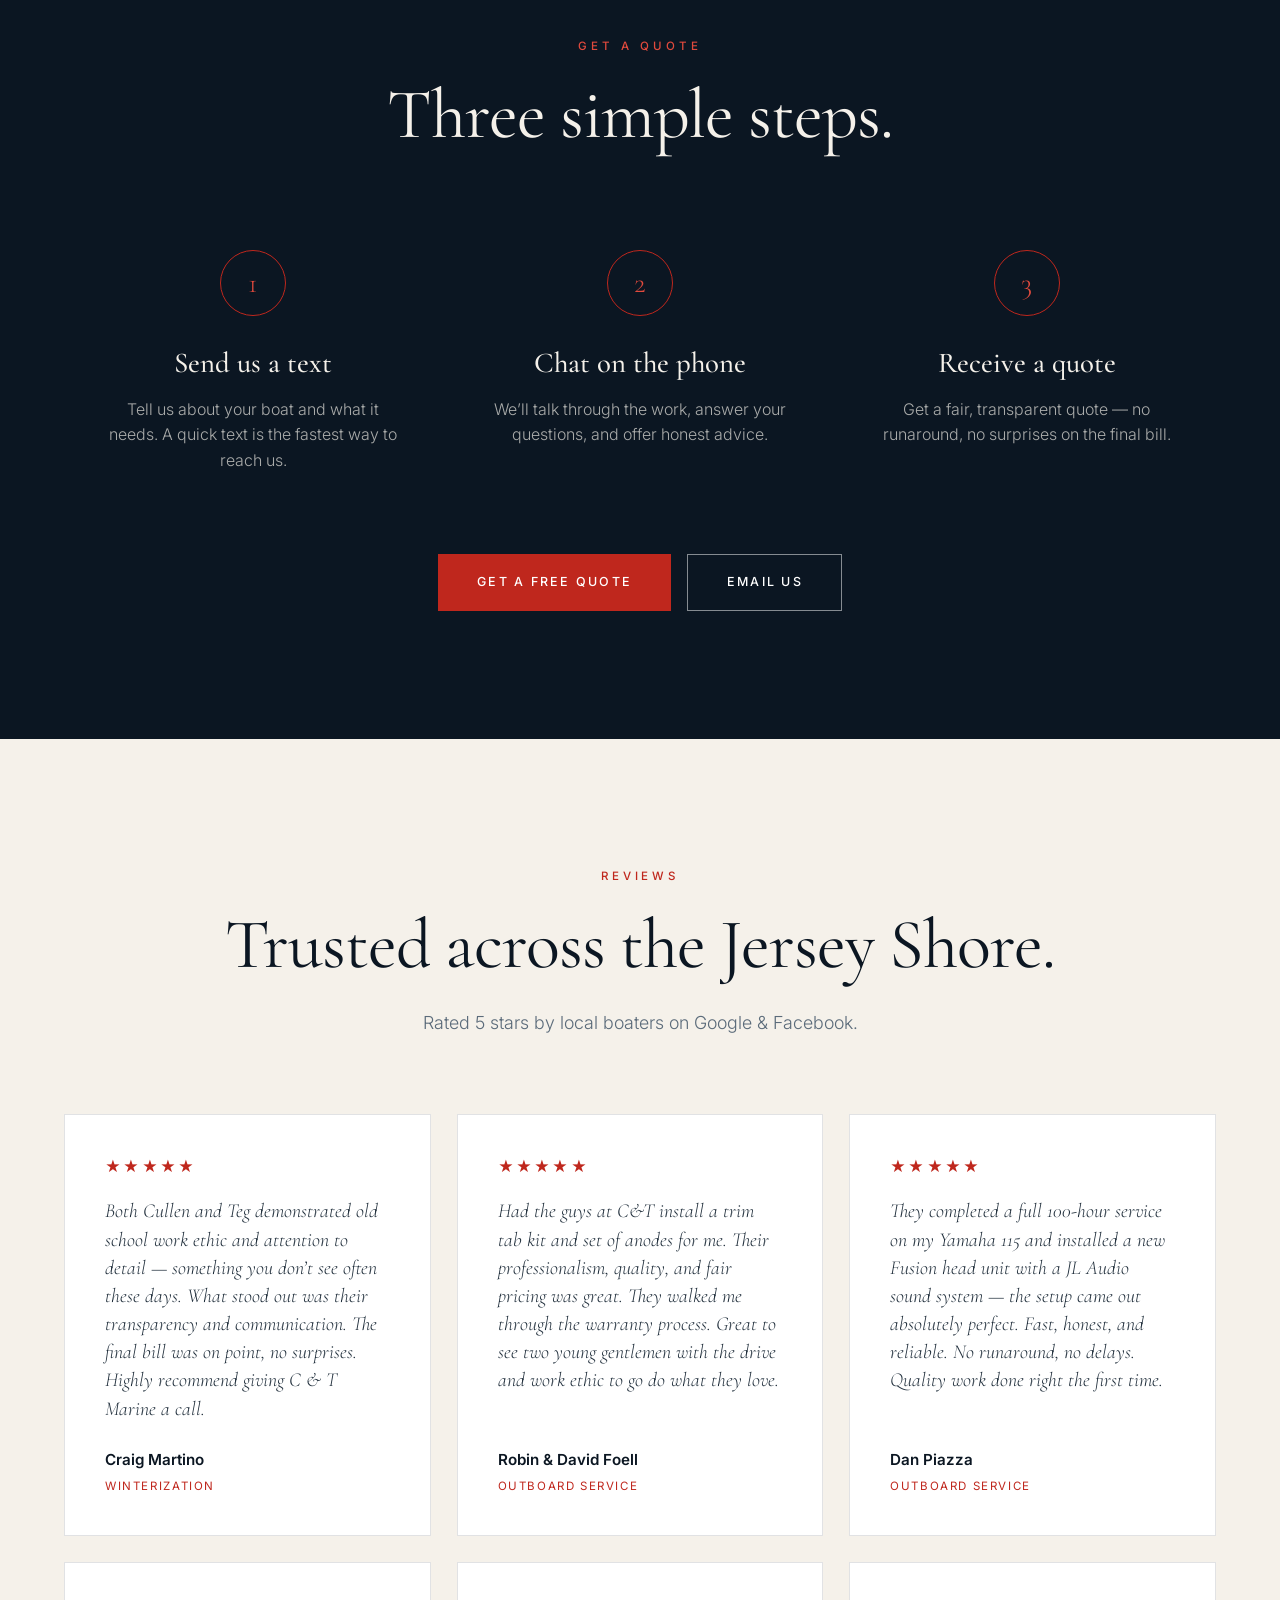
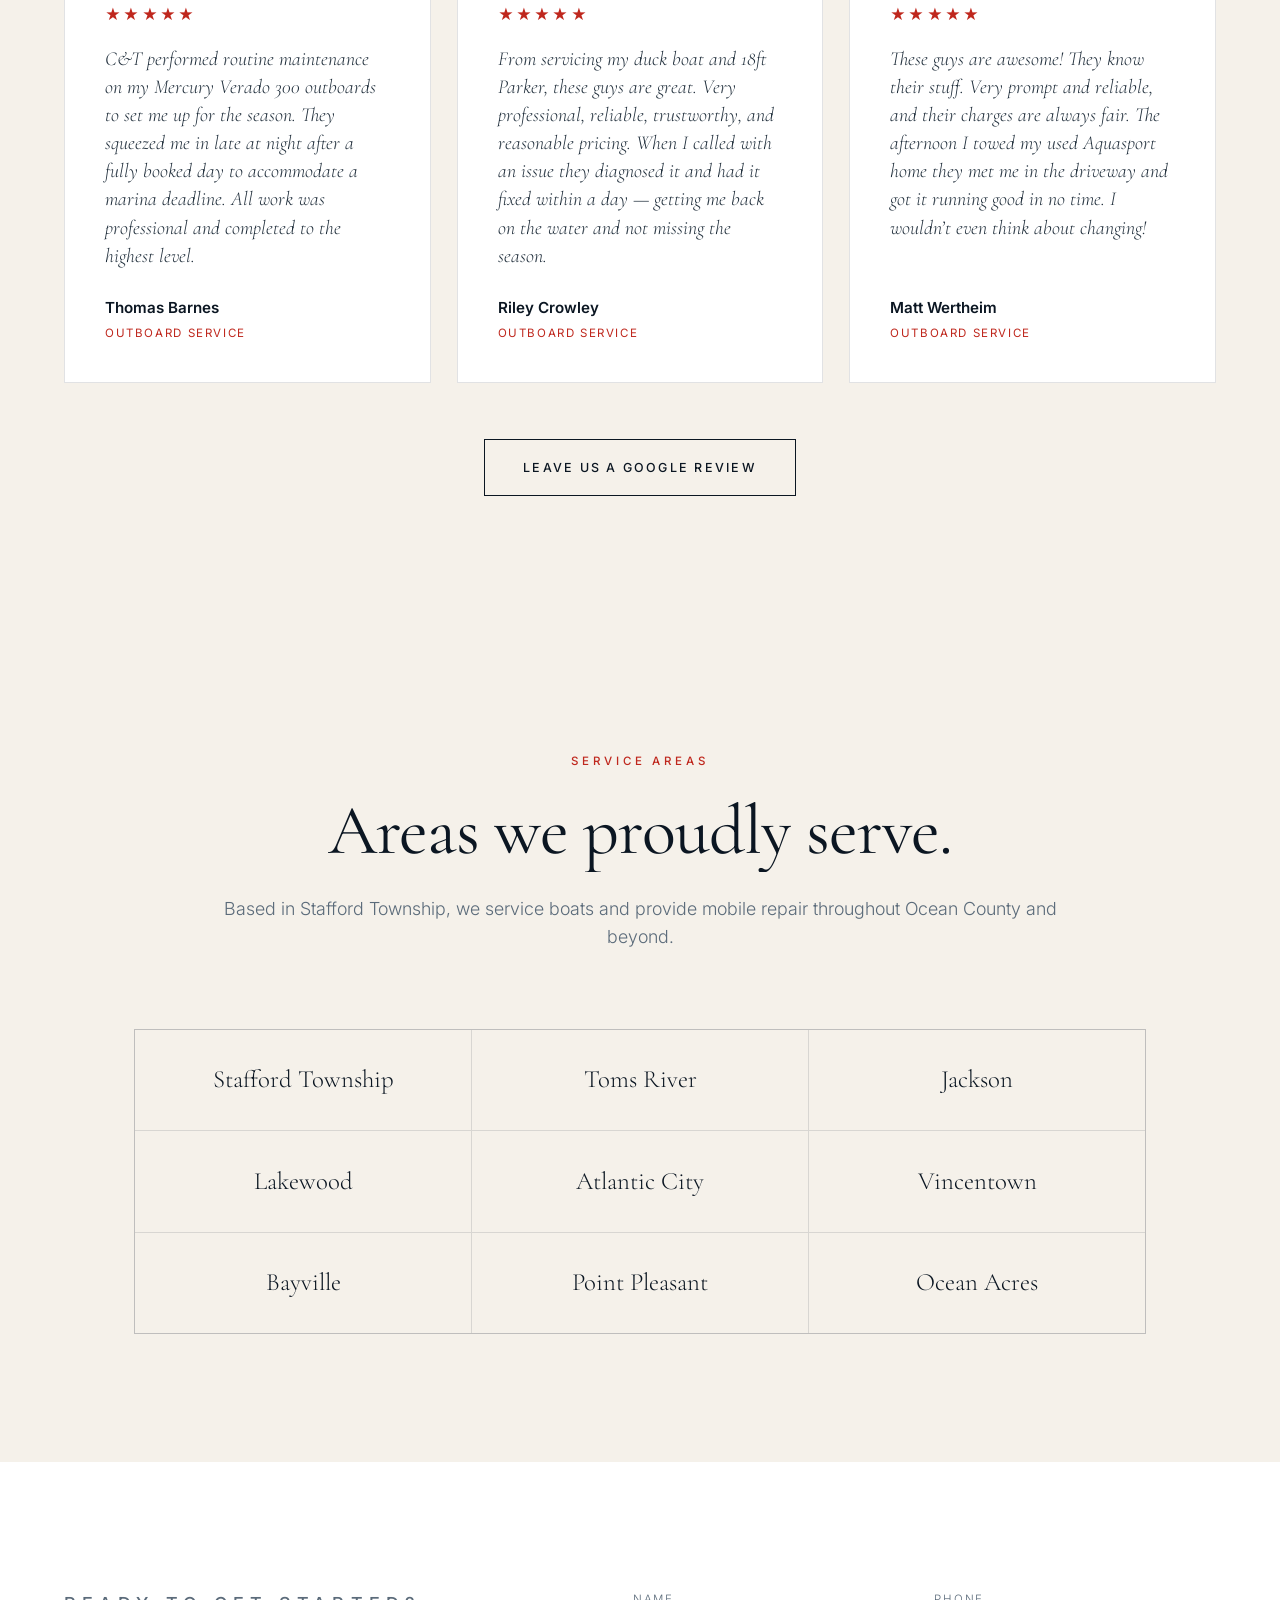
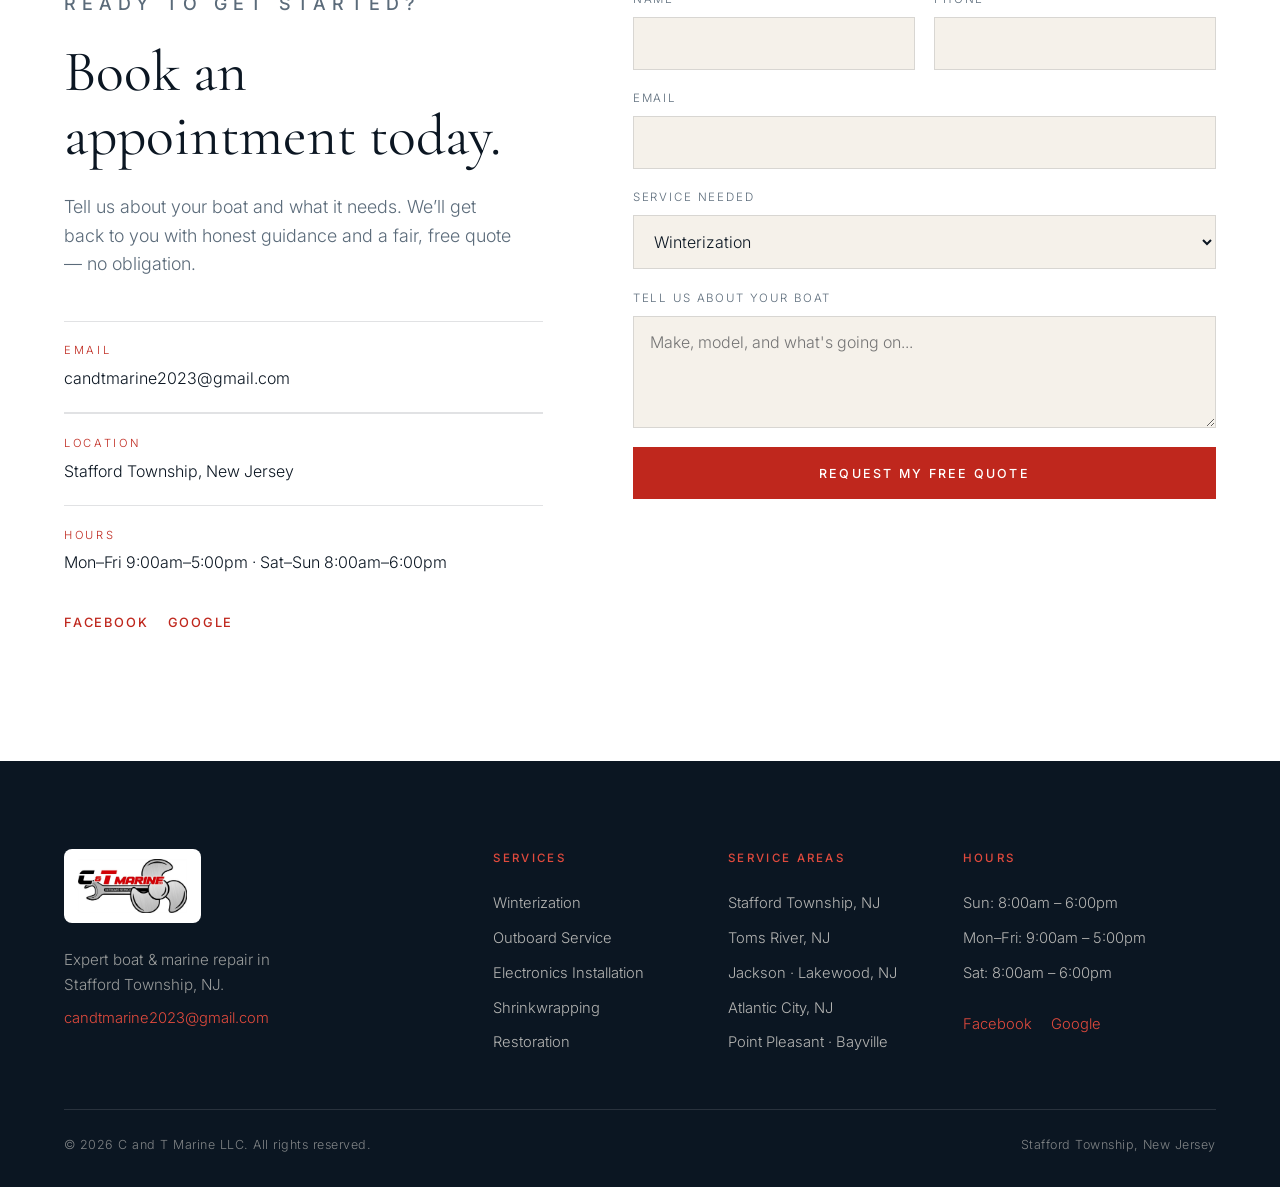
==== commit 5c7abd68: "Cinematic motion redesign — parallax, reveals, marquee, banner - Scroll parallax on hero, service im" ====
--- a/index.html
+++ b/index.html
@@ -29,7 +29,7 @@
         <a href="#work">Our Work</a>
         <a href="#reviews">Reviews</a>
         <a href="#area">Service Area</a>
-        <a href="#contact" class="nav__cta">Get a Free Quote</a>
+        <a href="#contact" class="nav__cta"><span>Get a Free Quote</span></a>
       </nav>
       <button class="nav__toggle" id="navToggle" aria-label="Menu">
         <span></span><span></span><span></span>
@@ -40,207 +40,227 @@
   <!-- HERO -->
   <section class="hero" id="top">
     <div class="hero__media">
-      <img src="img/work/photo-06.jpg" alt="Boat serviced by C and T Marine LLC in Stafford Township, NJ" />
+      <img data-parallax="0.18" src="img/work/photo-06.jpg" alt="Boat serviced by C and T Marine LLC in Stafford Township, NJ" />
       <div class="hero__scrim"></div>
     </div>
     <div class="hero__content">
-      <p class="eyebrow eyebrow--light">Stafford Township, New Jersey</p>
-      <h1 class="hero__title">Expert boat repair,<br />done right.</h1>
-      <p class="hero__sub">C&amp;T Marine LLC offers expert boat &amp; marine repair to customers across the Jersey Shore. Trust us to keep your vessel running smoothly — so you can enjoy the water worry-free.</p>
+      <p class="eyebrow eyebrow--light hero__eyebrow">Stafford Township, New Jersey</p>
+      <h1 class="hero__title">
+        <span class="hero__line"><span>Expert boat repair,</span></span>
+        <span class="hero__line"><span>done right.</span></span>
+      </h1>
+      <p class="hero__sub">C&amp;T Marine LLC offers expert boat &amp; marine repair across the Jersey Shore — keeping your vessel running smoothly so you can enjoy the water worry-free.</p>
       <div class="hero__actions">
-        <a href="#contact" class="btn btn--solid">Get a Free Quote</a>
-        <a href="#services" class="btn btn--ghost">Our Services</a>
-      </div>
-    </div>
-    <a href="#about" class="hero__scroll" aria-label="Scroll">
-      <span></span>
-    </a>
-  </section>
+        <a href="#contact" class="btn btn--solid"><span>Get a Free Quote</span></a>
+        <a href="#services" class="btn btn--ghost"><span>Our Services</span></a>
+      </div>
+    </div>
+    <a href="#marquee" class="hero__scroll" aria-label="Scroll"><span></span></a>
+  </section>
+
+  <!-- MARQUEE -->
+  <div class="marquee" id="marquee" aria-hidden="true">
+    <div class="marquee__track">
+      <span>Winterization</span><i>&#10022;</i><span>Outboard Service</span><i>&#10022;</i><span>Electronics Installation</span><i>&#10022;</i><span>Shrinkwrapping</span><i>&#10022;</i><span>Restoration</span><i>&#10022;</i>
+      <span>Winterization</span><i>&#10022;</i><span>Outboard Service</span><i>&#10022;</i><span>Electronics Installation</span><i>&#10022;</i><span>Shrinkwrapping</span><i>&#10022;</i><span>Restoration</span><i>&#10022;</i>
+    </div>
+  </div>
 
   <!-- ABOUT -->
   <section class="statement" id="about">
-    <div class="statement__inner reveal">
-      <p class="eyebrow">About C&amp;T Marine</p>
-      <h2 class="statement__lede">
-        Founded by two young craftsmen — <em>Cullen &amp; Teg</em> — on old-school
-        work ethic, honest pricing, and genuine attention to detail.
+    <div class="statement__inner">
+      <p class="eyebrow" data-reveal>About C&amp;T Marine</p>
+      <h2 class="statement__lede split" data-reveal>
+        Founded by two young craftsmen on old-school work ethic, honest pricing, and genuine attention to detail.
       </h2>
-      <p class="statement__body">
+      <p class="statement__body" data-reveal>
         At C and T Marine LLC, located in Stafford Township, NJ, we are experts in boat and
-        marine repair services for the surrounding areas. Our team takes pride in delivering
-        top-notch craftsmanship and excellent customer service. Trust us to keep your vessel
-        running smoothly so you can enjoy the water worry-free.
+        marine repair services for the surrounding areas. Our team &mdash; <em>Cullen &amp; Teg</em> &mdash;
+        takes pride in delivering top-notch craftsmanship and excellent customer service. Trust us to
+        keep your vessel running smoothly so you can enjoy the water worry-free.
       </p>
     </div>
     <div class="stats">
-      <div class="stat reveal"><span class="stat__num">Free</span><span class="stat__label">Estimates on every job</span></div>
-      <div class="stat reveal"><span class="stat__num">Mobile</span><span class="stat__label">Service at your location</span></div>
-      <div class="stat reveal"><span class="stat__num">5&#9733;</span><span class="stat__label">Rated by local boaters</span></div>
-      <div class="stat reveal"><span class="stat__num">9 Towns</span><span class="stat__label">Across the Jersey Shore</span></div>
+      <div class="stat" data-reveal><span class="stat__num">Free</span><span class="stat__label">Estimates on every job</span></div>
+      <div class="stat" data-reveal><span class="stat__num">Mobile</span><span class="stat__label">Service at your location</span></div>
+      <div class="stat" data-reveal><span class="stat__num">5&#9733;</span><span class="stat__label">Rated by local boaters</span></div>
+      <div class="stat" data-reveal><span class="stat__num">9</span><span class="stat__label">Towns across the Shore</span></div>
     </div>
   </section>
 
   <!-- SERVICES -->
   <section class="services" id="services">
-    <div class="section-head reveal">
+    <div class="section-head" data-reveal>
       <p class="eyebrow">Our Services</p>
-      <h2 class="section-title">What we are best at.</h2>
+      <h2 class="section-title split">What we are best at.</h2>
     </div>
 
     <div class="svc">
-      <article class="svc__row reveal">
-        <div class="svc__num">01</div>
-        <div class="svc__text">
+      <article class="svc__row">
+        <div class="svc__num" data-parallax="0.08">01</div>
+        <div class="svc__text" data-reveal>
           <h3>Winterization</h3>
           <p>Prepare your boat for winter with our expert Winterization service, ensuring protection against cold weather damage. Trust us to safeguard your vessel so it&rsquo;s ready for smooth sailing come springtime.</p>
         </div>
-        <div class="svc__img"><img src="img/work/photo-07.jpg" alt="Winterization service for a boat at C and T Marine LLC" loading="lazy" /></div>
-      </article>
-
-      <article class="svc__row reveal">
-        <div class="svc__num">02</div>
-        <div class="svc__text">
+        <div class="svc__img reveal-img"><img data-parallax="0.06" src="img/work/photo-07.jpg" alt="Winterization service for a boat at C and T Marine LLC" loading="lazy" /></div>
+      </article>
+
+      <article class="svc__row">
+        <div class="svc__num" data-parallax="0.08">02</div>
+        <div class="svc__text" data-reveal>
           <h3>Outboard Service</h3>
           <p>Our Outboard Service provides convenient, professional boat and marine repairs right at your location, ensuring minimal downtime and maximum convenience for homeowners seeking efficient and reliable maintenance solutions.</p>
         </div>
-        <div class="svc__img"><img src="img/work/photo-05.jpg" alt="Yamaha outboard serviced by C and T Marine LLC" loading="lazy" /></div>
-      </article>
-
-      <article class="svc__row reveal">
-        <div class="svc__num">03</div>
-        <div class="svc__text">
+        <div class="svc__img reveal-img"><img data-parallax="0.06" src="img/work/photo-05.jpg" alt="Yamaha outboard serviced by C and T Marine LLC" loading="lazy" /></div>
+      </article>
+
+      <article class="svc__row">
+        <div class="svc__num" data-parallax="0.08">03</div>
+        <div class="svc__text" data-reveal>
           <h3>Electronics Installation</h3>
           <p>Enhance your boating experience with our expert electronics installation service, ensuring seamless integration of cutting-edge technology for navigation, communication, and entertainment systems tailored precisely to your vessel&rsquo;s unique needs.</p>
         </div>
-        <div class="svc__img"><img src="img/work/photo-04.jpg" alt="Marine electronics and rigging installation" loading="lazy" /></div>
-      </article>
-
-      <article class="svc__row reveal">
-        <div class="svc__num">04</div>
-        <div class="svc__text">
+        <div class="svc__img reveal-img"><img data-parallax="0.06" src="img/work/photo-04.jpg" alt="Marine electronics and rigging installation" loading="lazy" /></div>
+      </article>
+
+      <article class="svc__row">
+        <div class="svc__num" data-parallax="0.08">04</div>
+        <div class="svc__text" data-reveal>
           <h3>Shrinkwrapping</h3>
           <p>Protect your boat from harsh weather and environmental damage with our professional shrinkwrapping service, ensuring durability and preservation during off-season storage or transportation. Keep your vessel in prime condition year-round.</p>
         </div>
-        <div class="svc__img"><img src="img/work/photo-12.jpg" alt="Boat wrapped and covered for storage" loading="lazy" /></div>
-      </article>
-
-      <article class="svc__row reveal">
-        <div class="svc__num">05</div>
-        <div class="svc__text">
+        <div class="svc__img reveal-img"><img data-parallax="0.06" src="img/work/photo-12.jpg" alt="Boat wrapped and covered for storage" loading="lazy" /></div>
+      </article>
+
+      <article class="svc__row">
+        <div class="svc__num" data-parallax="0.08">05</div>
+        <div class="svc__text" data-reveal>
           <h3>Restoration</h3>
           <p>Our Restoration service revitalizes your boat to its former glory, ensuring longevity and peak performance with expert craftsmanship, high-quality materials, and personalized care for every detail of your vessel.</p>
         </div>
-        <div class="svc__img"><img src="img/work/photo-02.jpg" alt="Boat restoration in progress at C and T Marine LLC" loading="lazy" /></div>
-      </article>
+        <div class="svc__img reveal-img"><img data-parallax="0.06" src="img/work/photo-02.jpg" alt="Boat restoration in progress at C and T Marine LLC" loading="lazy" /></div>
+      </article>
+    </div>
+  </section>
+
+  <!-- PARALLAX BANNER -->
+  <section class="banner">
+    <div class="banner__bg"><img data-parallax="0.24" src="img/work/photo-11.jpg" alt="" /></div>
+    <div class="banner__overlay"></div>
+    <div class="banner__content">
+      <p class="eyebrow eyebrow--light" data-reveal>The C&amp;T Promise</p>
+      <h2 class="banner__title split" data-reveal>When you need them most, they&rsquo;re there.</h2>
+      <p data-reveal>Any size, any make &mdash; gas or diesel. We treat every vessel like it&rsquo;s our own, and we stand behind every job.</p>
+      <a href="#contact" class="btn btn--solid" data-reveal><span>Book Your Service</span></a>
     </div>
   </section>
 
   <!-- FEATURE / OUR WORK -->
   <section class="feature" id="work">
-    <div class="feature__media">
-      <img src="img/work/photo-09.jpg" alt="Boat back on the water after service by C and T Marine LLC" />
-    </div>
-    <div class="feature__panel reveal">
-      <p class="eyebrow">Our Best Work</p>
-      <h2>Detail is the difference.</h2>
-      <p>From a stubborn outboard to a full repower, our customers keep coming back for one reason: the work is done right, and the price is fair. See why boaters across Ocean County trust C&amp;T Marine.</p>
+    <div class="feature__media reveal-img">
+      <img data-parallax="0.1" src="img/work/photo-09.jpg" alt="Boat back on the water after service by C and T Marine LLC" />
+    </div>
+    <div class="feature__panel">
+      <p class="eyebrow" data-reveal>Our Best Work</p>
+      <h2 class="split" data-reveal>Detail is the difference.</h2>
+      <p data-reveal>From a stubborn outboard to a full repower, our customers keep coming back for one reason: the work is done right, and the price is fair. See why boaters across Ocean County trust C&amp;T Marine.</p>
       <ul class="feature__list">
-        <li>Transparent communication &mdash; no surprises on the bill</li>
-        <li>Warranty process handled on your behalf</li>
-        <li>Any size or make of boat, gas or diesel</li>
-        <li>Old-school work ethic you don&rsquo;t see often</li>
+        <li data-reveal>Transparent communication &mdash; no surprises on the bill</li>
+        <li data-reveal>Warranty process handled on your behalf</li>
+        <li data-reveal>Any size or make of boat, gas or diesel</li>
+        <li data-reveal>Old-school work ethic you don&rsquo;t see often</li>
       </ul>
-      <a href="#gallery" class="btn btn--dark">See Our Work</a>
+      <a href="#gallery" class="btn btn--dark" data-reveal><span>See Our Work</span></a>
     </div>
   </section>
 
   <!-- GALLERY -->
   <section class="gallery" id="gallery">
-    <div class="section-head reveal">
+    <div class="section-head" data-reveal>
       <p class="eyebrow">Galleries</p>
-      <h2 class="section-title">See why our customers love us.</h2>
+      <h2 class="section-title split">See why our customers love us.</h2>
     </div>
     <div class="gallery__grid">
-      <figure class="reveal"><img src="img/work/photo-06.jpg" alt="Center console boat serviced by C and T Marine" loading="lazy" /></figure>
-      <figure class="reveal"><img src="img/work/photo-03.jpg" alt="Boat hull bottom paint and prep" loading="lazy" /></figure>
-      <figure class="reveal"><img src="img/work/photo-05.jpg" alt="Yamaha outboard installation" loading="lazy" /></figure>
-      <figure class="reveal"><img src="img/work/photo-08.jpg" alt="Refinished boat deck and interior" loading="lazy" /></figure>
-      <figure class="reveal"><img src="img/work/photo-11.jpg" alt="Boat hauled out on stands" loading="lazy" /></figure>
-      <figure class="reveal"><img src="img/work/photo-07.jpg" alt="Boat serviced on the trailer" loading="lazy" /></figure>
-      <figure class="reveal"><img src="img/work/photo-10.jpg" alt="Hull hardware detail" loading="lazy" /></figure>
-      <figure class="reveal"><img src="img/work/photo-13.jpg" alt="Center console with hardtop" loading="lazy" /></figure>
+      <figure class="reveal-img g-tall"><img src="img/work/photo-06.jpg" alt="Center console boat serviced by C and T Marine" loading="lazy" /></figure>
+      <figure class="reveal-img"><img src="img/work/photo-03.jpg" alt="Boat hull bottom paint and prep" loading="lazy" /></figure>
+      <figure class="reveal-img"><img src="img/work/photo-05.jpg" alt="Yamaha outboard installation" loading="lazy" /></figure>
+      <figure class="reveal-img g-wide"><img src="img/work/photo-08.jpg" alt="Refinished boat deck and interior" loading="lazy" /></figure>
+      <figure class="reveal-img"><img src="img/work/photo-11.jpg" alt="Boat hauled out on stands" loading="lazy" /></figure>
+      <figure class="reveal-img g-tall"><img src="img/work/photo-07.jpg" alt="Boat serviced on the trailer" loading="lazy" /></figure>
+      <figure class="reveal-img"><img src="img/work/photo-10.jpg" alt="Hull hardware detail" loading="lazy" /></figure>
+      <figure class="reveal-img"><img src="img/work/photo-13.jpg" alt="Center console with hardtop" loading="lazy" /></figure>
     </div>
   </section>
 
   <!-- STEPS -->
   <section class="steps" id="quote">
-    <div class="section-head reveal">
+    <div class="section-head" data-reveal>
       <p class="eyebrow eyebrow--light">Get a Quote</p>
-      <h2 class="section-title section-title--light">Three simple steps.</h2>
+      <h2 class="section-title section-title--light split">Three simple steps.</h2>
     </div>
     <div class="steps__grid">
-      <div class="step reveal"><span class="step__num">1</span><h3>Send us a text</h3><p>Tell us about your boat and what it needs. A quick text is the fastest way to reach us.</p></div>
-      <div class="step reveal"><span class="step__num">2</span><h3>Chat on the phone</h3><p>We&rsquo;ll talk through the work, answer your questions, and offer honest advice.</p></div>
-      <div class="step reveal"><span class="step__num">3</span><h3>Receive a quote</h3><p>Get a fair, transparent quote &mdash; no runaround, no surprises on the final bill.</p></div>
-    </div>
-    <div class="steps__cta reveal">
-      <a href="#contact" class="btn btn--solid">Get a Free Quote</a>
-      <a href="mailto:candtmarine2023@gmail.com" class="btn btn--ghost">Email Us</a>
+      <div class="step" data-reveal><span class="step__num">1</span><h3>Send us a text</h3><p>Tell us about your boat and what it needs. A quick text is the fastest way to reach us.</p></div>
+      <div class="step" data-reveal><span class="step__num">2</span><h3>Chat on the phone</h3><p>We&rsquo;ll talk through the work, answer your questions, and offer honest advice.</p></div>
+      <div class="step" data-reveal><span class="step__num">3</span><h3>Receive a quote</h3><p>Get a fair, transparent quote &mdash; no runaround, no surprises on the final bill.</p></div>
+    </div>
+    <div class="steps__cta" data-reveal>
+      <a href="#contact" class="btn btn--solid"><span>Get a Free Quote</span></a>
+      <a href="mailto:candtmarine2023@gmail.com" class="btn btn--ghost"><span>Email Us</span></a>
     </div>
   </section>
 
   <!-- REVIEWS -->
   <section class="reviews" id="reviews">
-    <div class="section-head reveal">
+    <div class="section-head" data-reveal>
       <p class="eyebrow">Reviews</p>
-      <h2 class="section-title">Trusted across the Jersey Shore.</h2>
+      <h2 class="section-title split">Trusted across the Jersey Shore.</h2>
       <p class="section-lede">Rated 5 stars by local boaters on Google &amp; Facebook.</p>
     </div>
     <div class="reviews__grid">
-      <blockquote class="review reveal">
+      <blockquote class="review" data-reveal>
         <div class="review__stars">&#9733;&#9733;&#9733;&#9733;&#9733;</div>
         <p>Both Cullen and Teg demonstrated old school work ethic and attention to detail &mdash; something you don&rsquo;t see often these days. What stood out was their transparency and communication. The final bill was on point, no surprises. Highly recommend giving C &amp; T Marine a call.</p>
         <cite>Craig Martino<span>Winterization</span></cite>
       </blockquote>
-      <blockquote class="review reveal">
+      <blockquote class="review" data-reveal>
         <div class="review__stars">&#9733;&#9733;&#9733;&#9733;&#9733;</div>
         <p>Had the guys at C&amp;T install a trim tab kit and set of anodes for me. Their professionalism, quality, and fair pricing was great. They walked me through the warranty process. Great to see two young gentlemen with the drive and work ethic to go do what they love.</p>
         <cite>Robin &amp; David Foell<span>Outboard Service</span></cite>
       </blockquote>
-      <blockquote class="review reveal">
+      <blockquote class="review" data-reveal>
         <div class="review__stars">&#9733;&#9733;&#9733;&#9733;&#9733;</div>
         <p>They completed a full 100-hour service on my Yamaha 115 and installed a new Fusion head unit with a JL Audio sound system &mdash; the setup came out absolutely perfect. Fast, honest, and reliable. No runaround, no delays. Quality work done right the first time.</p>
         <cite>Dan Piazza<span>Outboard Service</span></cite>
       </blockquote>
-      <blockquote class="review reveal">
+      <blockquote class="review" data-reveal>
         <div class="review__stars">&#9733;&#9733;&#9733;&#9733;&#9733;</div>
         <p>C&amp;T performed routine maintenance on my Mercury Verado 300 outboards to set me up for the season. They squeezed me in late at night after a fully booked day to accommodate a marina deadline. All work was professional and completed to the highest level.</p>
         <cite>Thomas Barnes<span>Outboard Service</span></cite>
       </blockquote>
-      <blockquote class="review reveal">
+      <blockquote class="review" data-reveal>
         <div class="review__stars">&#9733;&#9733;&#9733;&#9733;&#9733;</div>
         <p>From servicing my duck boat and 18ft Parker, these guys are great. Very professional, reliable, trustworthy, and reasonable pricing. When I called with an issue they diagnosed it and had it fixed within a day &mdash; getting me back on the water and not missing the season.</p>
         <cite>Riley Crowley<span>Outboard Service</span></cite>
       </blockquote>
-      <blockquote class="review reveal">
+      <blockquote class="review" data-reveal>
         <div class="review__stars">&#9733;&#9733;&#9733;&#9733;&#9733;</div>
         <p>These guys are awesome! They know their stuff. Very prompt and reliable, and their charges are always fair. The afternoon I towed my used Aquasport home they met me in the driveway and got it running good in no time. I wouldn&rsquo;t even think about changing!</p>
         <cite>Matt Wertheim<span>Outboard Service</span></cite>
       </blockquote>
     </div>
-    <div class="reviews__cta reveal">
-      <a href="https://search.google.com/local/writereview?placeid=ChIJjyLDuR0HwYkRcae8WXf9PNo" target="_blank" rel="noopener" class="btn btn--ghost">Leave us a Google review</a>
+    <div class="reviews__cta" data-reveal>
+      <a href="https://search.google.com/local/writereview?placeid=ChIJjyLDuR0HwYkRcae8WXf9PNo" target="_blank" rel="noopener" class="btn btn--ghost"><span>Leave us a Google review</span></a>
     </div>
   </section>
 
   <!-- SERVICE AREA -->
   <section class="area" id="area">
-    <div class="section-head reveal">
+    <div class="section-head" data-reveal>
       <p class="eyebrow">Service Areas</p>
-      <h2 class="section-title">Areas we proudly serve.</h2>
+      <h2 class="section-title split">Areas we proudly serve.</h2>
       <p class="section-lede">Based in Stafford Township, we service boats and provide mobile repair throughout Ocean County and beyond.</p>
     </div>
-    <ul class="area__grid reveal">
+    <ul class="area__grid" data-reveal>
       <li>Stafford Township</li>
       <li>Toms River</li>
       <li>Jackson</li>
@@ -256,9 +276,9 @@
   <!-- CONTACT -->
   <section class="contact" id="contact">
     <div class="contact__inner">
-      <div class="contact__intro reveal">
+      <div class="contact__intro" data-reveal>
         <p class="eyebrow">Ready to get started?</p>
-        <h2>Book an appointment today.</h2>
+        <h2 class="split">Book an appointment today.</h2>
         <p>Tell us about your boat and what it needs. We&rsquo;ll get back to you with honest guidance and a fair, free quote &mdash; no obligation.</p>
         <div class="contact__details">
           <a href="mailto:candtmarine2023@gmail.com" class="contact__line">
@@ -277,7 +297,7 @@
         </div>
       </div>
 
-      <form class="form reveal" onsubmit="return handleSubmit(event)">
+      <form class="form" data-reveal onsubmit="return handleSubmit(event)">
         <div class="form__row">
           <label>Name<input type="text" name="name" required /></label>
           <label>Phone<input type="tel" name="phone" /></label>
@@ -294,7 +314,7 @@
           </select>
         </label>
         <label>Tell us about your boat<textarea name="details" rows="4" placeholder="Make, model, and what's going on..."></textarea></label>
-        <button type="submit" class="btn btn--solid btn--full">Request My Free Quote</button>
+        <button type="submit" class="btn btn--solid btn--full"><span>Request My Free Quote</span></button>
         <p class="form__note" id="formNote"></p>
       </form>
     </div>
--- a/css/style.css
+++ b/css/style.css
@@ -1,15 +1,16 @@
 :root{
-  --ink:#0d1b2a;         /* deep hull navy */
+  --ink:#0b1622;         /* deep hull navy */
   --ink-2:#12263a;
   --sand:#f5f1ea;        /* warm off-white */
   --paper:#ffffff;
   --slate:#5b6b7a;
-  --line:rgba(13,27,42,.12);
+  --line:rgba(11,22,34,.12);
   --brass:#bf271d;       /* C&T brand red */
   --brass-2:#e14a3d;     /* lighter red for dark bg */
   --serif:'Cormorant Garamond',Georgia,serif;
   --sans:'Inter',system-ui,-apple-system,sans-serif;
   --pad:clamp(1.5rem,5vw,7rem);
+  --ease:cubic-bezier(.16,1,.3,1);
 }
 
 *{margin:0;padding:0;box-sizing:border-box}
@@ -30,50 +31,72 @@
 .eyebrow{
   font-family:var(--sans);
   font-size:.72rem;
-  letter-spacing:.32em;
+  letter-spacing:.34em;
   text-transform:uppercase;
   font-weight:500;
   color:var(--brass);
-  margin-bottom:1.4rem;
+  margin-bottom:1.5rem;
 }
 .eyebrow--light{color:var(--brass-2)}
 .section-title{
   font-family:var(--serif);
   font-weight:400;
-  font-size:clamp(2.2rem,5vw,4rem);
-  line-height:1.04;
-  letter-spacing:-.01em;
+  font-size:clamp(2.4rem,5.5vw,4.6rem);
+  line-height:1.02;
+  letter-spacing:-.015em;
 }
 .section-title--light{color:var(--sand)}
-.section-head{max-width:820px;margin:0 auto clamp(3rem,6vw,5rem);text-align:center}
-.section-lede{margin-top:1.4rem;color:var(--slate);font-size:1.1rem}
+.section-head{max-width:900px;margin:0 auto clamp(3rem,6vw,5.5rem);text-align:center}
+.section-lede{margin-top:1.4rem;color:var(--slate);font-size:1.12rem}
 
 .btn{
+  position:relative;overflow:hidden;
   display:inline-flex;align-items:center;justify-content:center;
   font-family:var(--sans);font-size:.78rem;font-weight:500;
   letter-spacing:.18em;text-transform:uppercase;
-  padding:1.05rem 2.3rem;border:1px solid transparent;
-  transition:all .4s cubic-bezier(.2,.7,.2,1);cursor:pointer;
-}
+  padding:1.1rem 2.4rem;border:1px solid transparent;
+  transition:color .5s var(--ease),border-color .5s var(--ease),background .5s var(--ease);
+  cursor:pointer;z-index:0;
+}
+.btn span{position:relative;z-index:2;transition:transform .5s var(--ease)}
+.btn::before{
+  content:"";position:absolute;inset:0;z-index:1;
+  background:var(--ink);transform:translateY(101%);transition:transform .5s var(--ease);
+}
+.btn:hover::before{transform:translateY(0)}
 .btn--solid{background:var(--brass);color:#fff}
-.btn--solid:hover{background:var(--ink);color:#fff}
+.btn--solid:hover{color:#fff}
 .btn--ghost{border-color:rgba(255,255,255,.5);color:#fff}
-.btn--ghost:hover{background:#fff;color:var(--ink);border-color:#fff}
+.btn--ghost::before{background:#fff}
+.btn--ghost:hover{color:var(--ink);border-color:#fff}
 .btn--dark{background:var(--ink);color:#fff}
-.btn--dark:hover{background:var(--brass)}
+.btn--dark::before{background:var(--brass)}
+.btn--dark:hover{color:#fff}
 .btn--full{width:100%}
 
-.reveal{opacity:0;transform:translateY(26px);transition:opacity 1s ease,transform 1s cubic-bezier(.2,.7,.2,1)}
-.reveal.in{opacity:1;transform:none}
+/* ---------- motion primitives ---------- */
+[data-reveal]{opacity:0;transform:translateY(42px);transition:opacity 1s var(--ease),transform 1.1s var(--ease)}
+[data-reveal].in{opacity:1;transform:none}
+
+.reveal-img{overflow:hidden;position:relative;clip-path:inset(0 0 100% 0);transition:clip-path 1.3s var(--ease)}
+.reveal-img.in{clip-path:inset(0 0 0 0)}
+.reveal-img img{transform:scale(1.18);transition:transform 1.7s var(--ease)}
+.reveal-img.in img{transform:scale(1)}
+
+.split .word{display:inline-block;overflow:hidden;vertical-align:top;padding-bottom:.08em}
+.split .word>span{display:inline-block;transform:translateY(115%);transition:transform .9s var(--ease)}
+.split.in .word>span{transform:translateY(0)}
+
+[data-parallax]{will-change:transform}
 
 /* ---------- nav ---------- */
 .nav{
   position:fixed;top:0;left:0;right:0;z-index:100;
-  transition:background .5s ease,padding .5s ease,box-shadow .5s ease;
-  padding:1.5rem 0;
+  transition:background .5s var(--ease),padding .5s var(--ease),box-shadow .5s var(--ease),backdrop-filter .5s;
+  padding:1.6rem 0;
 }
 .nav__inner{
-  max-width:1440px;margin:0 auto;padding:0 var(--pad);
+  max-width:1480px;margin:0 auto;padding:0 var(--pad);
   display:flex;align-items:center;justify-content:space-between;
 }
 .nav__brand{display:flex;align-items:center;color:#fff;transition:color .5s}
@@ -81,157 +104,196 @@
 .nav__mark{font-family:var(--serif);font-size:1.7rem;font-weight:600;letter-spacing:.02em}
 .nav__word{font-size:.7rem;letter-spacing:.42em;font-weight:500;opacity:.85}
 .nav__logo{height:44px;width:auto;display:none}
-.nav__links{display:flex;align-items:center;gap:2.4rem}
+.nav__links{display:flex;align-items:center;gap:2.5rem}
 .nav__links a{
   color:#fff;font-size:.82rem;letter-spacing:.08em;font-weight:400;
-  position:relative;padding:.2rem 0;transition:opacity .3s;
+  position:relative;padding:.2rem 0;
 }
 .nav__links a:not(.nav__cta)::after{
   content:"";position:absolute;left:0;bottom:-4px;width:0;height:1px;
-  background:currentColor;transition:width .4s ease;
+  background:currentColor;transition:width .45s var(--ease);
 }
 .nav__links a:not(.nav__cta):hover::after{width:100%}
 .nav__cta{
-  border:1px solid rgba(255,255,255,.55);padding:.7rem 1.5rem;
-  letter-spacing:.16em;text-transform:uppercase;font-size:.72rem;
-}
-.nav__cta:hover{background:#fff;color:var(--ink)!important}
+  position:relative;overflow:hidden;border:1px solid rgba(255,255,255,.55);
+  padding:.7rem 1.5rem;letter-spacing:.16em;text-transform:uppercase;font-size:.72rem;
+}
+.nav__cta span{position:relative;z-index:2}
+.nav__cta::before{content:"";position:absolute;inset:0;z-index:1;background:#fff;transform:translateY(101%);transition:transform .45s var(--ease)}
+.nav__cta:hover{color:var(--ink)}
+.nav__cta:hover::before{transform:translateY(0)}
 .nav__toggle{display:none;flex-direction:column;gap:5px;background:none;border:none;cursor:pointer;padding:6px}
 .nav__toggle span{width:26px;height:2px;background:#fff;transition:.3s}
 
-/* scrolled state */
-.nav.scrolled{background:var(--sand);padding:1rem 0;box-shadow:0 1px 0 var(--line)}
+.nav.scrolled{background:rgba(245,241,234,.92);backdrop-filter:blur(10px);padding:.9rem 0;box-shadow:0 1px 0 var(--line)}
 .nav.scrolled .nav__brand,
 .nav.scrolled .nav__links a{color:var(--ink)}
 .nav.scrolled .nav__cta{border-color:var(--ink);color:var(--ink)}
-.nav.scrolled .nav__cta:hover{background:var(--ink);color:#fff!important}
+.nav.scrolled .nav__cta::before{background:var(--ink)}
+.nav.scrolled .nav__cta:hover{color:#fff}
 .nav.scrolled .nav__toggle span{background:var(--ink)}
 .nav.scrolled .nav__brand-text{display:none}
 .nav.scrolled .nav__logo{display:block}
 
 /* ---------- hero ---------- */
-.hero{position:relative;height:100vh;min-height:640px;display:flex;align-items:center;color:#fff}
-.hero__media{position:absolute;inset:0;z-index:0}
-.hero__media img{transform:scale(1.05);animation:slowzoom 18s ease-out forwards}
-@keyframes slowzoom{to{transform:scale(1)}}
+.hero{position:relative;height:100vh;min-height:640px;display:flex;align-items:center;color:#fff;overflow:hidden}
+.hero__media{position:absolute;inset:0;z-index:0;overflow:hidden}
+.hero__media img{position:absolute;top:-12%;left:0;width:100%;height:124%;transform:scale(1.06)}
 .hero__scrim{position:absolute;inset:0;background:
-  linear-gradient(180deg,rgba(8,16,26,.55) 0%,rgba(8,16,26,.15) 40%,rgba(8,16,26,.75) 100%)}
-.hero__content{position:relative;z-index:2;max-width:1440px;width:100%;margin:0 auto;padding:0 var(--pad)}
+  linear-gradient(180deg,rgba(7,14,22,.55) 0%,rgba(7,14,22,.12) 38%,rgba(7,14,22,.82) 100%)}
+.hero__content{position:relative;z-index:2;max-width:1480px;width:100%;margin:0 auto;padding:0 var(--pad)}
+.hero__eyebrow,.hero__sub,.hero__actions{opacity:0;transform:translateY(28px);animation:heroIn 1.1s var(--ease) forwards}
+.hero__eyebrow{animation-delay:.2s}
+.hero__sub{animation-delay:.72s}
+.hero__actions{animation-delay:.9s}
+@keyframes heroIn{to{opacity:1;transform:none}}
 .hero__title{
   font-family:var(--serif);font-weight:300;
-  font-size:clamp(2.8rem,8vw,6.6rem);line-height:1;
-  letter-spacing:-.015em;margin-bottom:1.6rem;
-}
-.hero__sub{max-width:540px;font-size:1.15rem;font-weight:300;color:rgba(255,255,255,.86);margin-bottom:2.6rem}
+  font-size:clamp(3rem,9vw,7.4rem);line-height:.98;
+  letter-spacing:-.02em;margin-bottom:1.7rem;
+}
+.hero__line{display:block;overflow:hidden;padding-bottom:.02em}
+.hero__line>span{display:block;transform:translateY(105%);animation:lineUp 1.15s var(--ease) forwards}
+.hero__line:nth-child(1)>span{animation-delay:.36s}
+.hero__line:nth-child(2)>span{animation-delay:.5s}
+@keyframes lineUp{to{transform:none}}
+.hero__sub{max-width:560px;font-size:1.18rem;font-weight:300;color:rgba(255,255,255,.88);margin-bottom:2.6rem}
 .hero__actions{display:flex;gap:1rem;flex-wrap:wrap}
 .hero__scroll{position:absolute;bottom:2.4rem;left:50%;transform:translateX(-50%);z-index:2}
-.hero__scroll span{display:block;width:1px;height:56px;background:rgba(255,255,255,.6);position:relative;overflow:hidden}
+.hero__scroll span{display:block;width:1px;height:56px;background:rgba(255,255,255,.5);position:relative;overflow:hidden}
 .hero__scroll span::after{content:"";position:absolute;top:-56px;left:0;width:1px;height:56px;background:#fff;animation:drop 2.4s ease-in-out infinite}
 @keyframes drop{0%{top:-56px}60%,100%{top:56px}}
 
-/* ---------- statement ---------- */
-.statement{padding:clamp(5rem,12vw,10rem) var(--pad) clamp(3rem,7vw,6rem);max-width:1200px;margin:0 auto;text-align:center}
-.statement__inner{max-width:900px;margin:0 auto}
+/* ---------- marquee ---------- */
+.marquee{background:var(--ink);color:var(--sand);overflow:hidden;padding:1.5rem 0;border-bottom:1px solid rgba(255,255,255,.06)}
+.marquee__track{display:flex;align-items:center;gap:2.5rem;width:max-content;animation:scrollX 32s linear infinite}
+.marquee__track span{font-family:var(--serif);font-size:clamp(1.6rem,3.4vw,2.6rem);font-weight:400;white-space:nowrap;letter-spacing:.01em}
+.marquee__track i{color:var(--brass-2);font-size:1rem;font-style:normal}
+@keyframes scrollX{to{transform:translateX(-50%)}}
+
+/* ---------- statement / about ---------- */
+.statement{padding:clamp(6rem,13vw,11rem) var(--pad) clamp(3rem,7vw,6rem);max-width:1240px;margin:0 auto;text-align:center}
+.statement__inner{max-width:960px;margin:0 auto}
 .statement__lede{
   font-family:var(--serif);font-weight:400;
-  font-size:clamp(1.7rem,3.6vw,2.9rem);line-height:1.22;letter-spacing:-.01em;
-}
-.statement__lede em{font-style:italic;color:var(--brass)}
-.statement__body{margin-top:1.8rem;color:var(--slate);font-size:1.12rem;max-width:680px;margin-left:auto;margin-right:auto}
+  font-size:clamp(1.9rem,4vw,3.2rem);line-height:1.16;letter-spacing:-.01em;
+}
+.statement__body{margin-top:2rem;color:var(--slate);font-size:1.14rem;max-width:700px;margin-left:auto;margin-right:auto}
+.statement__body em{font-style:italic;color:var(--brass);font-weight:400}
 .stats{
   display:grid;grid-template-columns:repeat(4,1fr);gap:1px;
-  background:var(--line);border:1px solid var(--line);margin-top:clamp(3rem,6vw,5rem);
-}
-.stat{background:var(--sand);padding:2.4rem 1.2rem;display:flex;flex-direction:column;gap:.5rem}
-.stat__num{font-family:var(--serif);font-size:2.2rem;color:var(--ink);line-height:1}
-.stat__label{font-size:.82rem;letter-spacing:.04em;color:var(--slate);text-transform:uppercase}
+  background:var(--line);border:1px solid var(--line);margin-top:clamp(3.5rem,6vw,5.5rem);
+}
+.stat{background:var(--sand);padding:2.6rem 1.2rem;display:flex;flex-direction:column;gap:.55rem}
+.stat__num{font-family:var(--serif);font-size:2.6rem;color:var(--ink);line-height:1}
+.stat__label{font-size:.8rem;letter-spacing:.05em;color:var(--slate);text-transform:uppercase}
 
 /* ---------- services ---------- */
 .services{background:var(--paper);padding:clamp(5rem,10vw,9rem) var(--pad)}
-.svc{max-width:1200px;margin:0 auto}
+.svc{max-width:1240px;margin:0 auto}
 .svc__row{
-  display:grid;grid-template-columns:80px 1fr 40%;gap:2.5rem;align-items:center;
-  padding:clamp(2.4rem,5vw,4rem) 0;border-top:1px solid var(--line);
+  display:grid;grid-template-columns:96px 1fr 44%;gap:2.5rem;align-items:center;
+  padding:clamp(2.6rem,5vw,4.5rem) 0;border-top:1px solid var(--line);
 }
 .svc__row:last-child{border-bottom:1px solid var(--line)}
-.svc__num{font-family:var(--serif);font-size:1.5rem;color:var(--brass)}
-.svc__text h3{font-family:var(--serif);font-weight:500;font-size:clamp(1.8rem,3.4vw,2.6rem);margin-bottom:.8rem;line-height:1.05}
-.svc__text p{color:var(--slate);max-width:440px;font-size:1.05rem}
-.svc__img{aspect-ratio:4/3;overflow:hidden}
-.svc__img img{transition:transform 1.2s cubic-bezier(.2,.7,.2,1)}
-.svc__row:hover .svc__img img{transform:scale(1.06)}
+.svc__num{font-family:var(--serif);font-size:2rem;color:var(--brass);align-self:flex-start}
+.svc__text h3{font-family:var(--serif);font-weight:500;font-size:clamp(2rem,3.6vw,2.9rem);margin-bottom:.9rem;line-height:1.02}
+.svc__text p{color:var(--slate);max-width:460px;font-size:1.06rem}
+.svc__img{aspect-ratio:4/3}
+.svc__img img{transition:transform 1.7s var(--ease)}
+.svc__row:hover .svc__img.in img{transform:scale(1.07)}
+
+/* ---------- parallax banner ---------- */
+.banner{position:relative;min-height:78vh;display:flex;align-items:center;justify-content:center;text-align:center;color:#fff;overflow:hidden}
+.banner__bg{position:absolute;inset:-12% 0;z-index:0}
+.banner__bg img{width:100%;height:100%;transform:scale(1.08)}
+.banner__overlay{position:absolute;inset:0;z-index:1;background:linear-gradient(180deg,rgba(7,14,22,.72),rgba(7,14,22,.6))}
+.banner__content{position:relative;z-index:2;max-width:820px;padding:clamp(4rem,8vw,7rem) var(--pad)}
+.banner__title{font-family:var(--serif);font-weight:400;font-size:clamp(2.2rem,5vw,4rem);line-height:1.06;margin-bottom:1.4rem}
+.banner__content>p{color:rgba(255,255,255,.8);font-size:1.15rem;max-width:560px;margin:0 auto 2.2rem}
 
 /* ---------- feature ---------- */
-.feature{display:grid;grid-template-columns:1.15fr 1fr;min-height:82vh;background:var(--ink)}
+.feature{display:grid;grid-template-columns:1.15fr 1fr;min-height:88vh;background:var(--ink)}
 .feature__media{overflow:hidden}
-.feature__media img{transform:scale(1.02)}
+.feature__media img{height:100%;transform:scale(1.05)}
 .feature__panel{
-  color:var(--sand);padding:clamp(3rem,7vw,6rem);
+  color:var(--sand);padding:clamp(3rem,7vw,6.5rem);
   display:flex;flex-direction:column;justify-content:center;
 }
-.feature__panel h2{font-family:var(--serif);font-weight:400;font-size:clamp(2rem,4vw,3.4rem);line-height:1.05;margin-bottom:1.4rem}
-.feature__panel > p{color:rgba(245,241,234,.72);font-size:1.1rem;max-width:460px}
-.feature__list{list-style:none;margin:2rem 0 2.6rem;max-width:460px}
-.feature__list li{padding:1rem 0 1rem 1.8rem;border-bottom:1px solid rgba(255,255,255,.12);position:relative;color:rgba(245,241,234,.9)}
+.feature__panel h2{font-family:var(--serif);font-weight:400;font-size:clamp(2.2rem,4.2vw,3.6rem);line-height:1.03;margin-bottom:1.4rem}
+.feature__panel > p{color:rgba(245,241,234,.72);font-size:1.12rem;max-width:470px}
+.feature__list{list-style:none;margin:2.2rem 0 2.8rem;max-width:470px}
+.feature__list li{padding:1rem 0 1rem 1.9rem;border-bottom:1px solid rgba(255,255,255,.12);position:relative;color:rgba(245,241,234,.9)}
 .feature__list li::before{content:"";position:absolute;left:0;top:1.55rem;width:8px;height:8px;background:var(--brass);border-radius:50%}
 .feature__panel .btn{align-self:flex-start}
 
-/* ---------- area ---------- */
-.area{padding:clamp(5rem,10vw,9rem) var(--pad);max-width:1100px;margin:0 auto;text-align:center}
-.area__grid{
-  list-style:none;display:grid;grid-template-columns:repeat(3,1fr);
-  gap:1px;background:var(--line);border:1px solid var(--line);
-}
-.area__grid li{
-  background:var(--sand);padding:1.8rem 1rem;font-family:var(--serif);
-  font-size:1.5rem;color:var(--ink);transition:background .4s,color .4s;
-}
-.area__grid li:hover{background:var(--ink);color:var(--sand)}
-
 /* ---------- gallery ---------- */
 .gallery{background:var(--paper);padding:clamp(5rem,10vw,9rem) var(--pad)}
-.gallery__grid{max-width:1300px;margin:0 auto;display:grid;grid-template-columns:repeat(4,1fr);gap:10px}
-.gallery__grid figure{margin:0;aspect-ratio:1/1;overflow:hidden;background:var(--ink)}
-.gallery__grid img{transition:transform 1.1s cubic-bezier(.2,.7,.2,1)}
-.gallery__grid figure:hover img{transform:scale(1.07)}
+.gallery__grid{
+  max-width:1340px;margin:0 auto;display:grid;
+  grid-template-columns:repeat(4,1fr);grid-auto-rows:230px;gap:12px;
+}
+.gallery__grid figure{margin:0;background:var(--ink)}
+.gallery__grid figure img{transition:transform 1.2s var(--ease),filter .6s}
+.gallery__grid figure:hover img{transform:scale(1.08)}
+.g-tall{grid-row:span 2}
+.g-wide{grid-column:span 2}
 
 /* ---------- steps ---------- */
 .steps{background:var(--ink);padding:clamp(5rem,10vw,9rem) var(--pad);text-align:center}
-.steps__grid{max-width:1100px;margin:0 auto;display:grid;grid-template-columns:repeat(3,1fr);gap:2.5rem}
+.steps__grid{max-width:1120px;margin:0 auto;display:grid;grid-template-columns:repeat(3,1fr);gap:2.5rem}
 .step{padding:1rem;color:var(--sand)}
 .step__num{
-  display:flex;align-items:center;justify-content:center;width:64px;height:64px;margin:0 auto 1.4rem;
-  border:1px solid var(--brass);border-radius:50%;font-family:var(--serif);font-size:1.7rem;color:var(--brass-2);
-}
-.step h3{font-family:var(--serif);font-weight:500;font-size:1.7rem;margin-bottom:.7rem}
+  display:flex;align-items:center;justify-content:center;width:66px;height:66px;margin:0 auto 1.5rem;
+  border:1px solid var(--brass);border-radius:50%;font-family:var(--serif);font-size:1.8rem;color:var(--brass-2);
+}
+.step h3{font-family:var(--serif);font-weight:500;font-size:1.8rem;margin-bottom:.7rem}
 .step p{color:rgba(245,241,234,.68);max-width:300px;margin:0 auto}
-.steps__cta{margin-top:clamp(2.6rem,5vw,4rem);display:flex;gap:1rem;justify-content:center;flex-wrap:wrap}
+.steps__cta{margin-top:clamp(2.8rem,5vw,4rem);display:flex;gap:1rem;justify-content:center;flex-wrap:wrap}
 
 /* ---------- reviews ---------- */
 .reviews{background:var(--sand);padding:clamp(5rem,10vw,9rem) var(--pad)}
-.reviews__grid{max-width:1200px;margin:0 auto;display:grid;grid-template-columns:repeat(3,1fr);gap:1.6rem}
+.reviews__grid{max-width:1240px;margin:0 auto;display:grid;grid-template-columns:repeat(3,1fr);gap:1.6rem}
 .review{
   background:var(--paper);border:1px solid var(--line);
-  padding:2.4rem;color:var(--ink);display:flex;flex-direction:column;
-}
+  padding:2.5rem;color:var(--ink);display:flex;flex-direction:column;
+  transition:transform .6s var(--ease),box-shadow .6s var(--ease);
+}
+.review:hover{transform:translateY(-6px);box-shadow:0 24px 50px -30px rgba(11,22,34,.4)}
 .review__stars{color:var(--brass);letter-spacing:.15em;font-size:.95rem;margin-bottom:1.1rem}
-.review p{font-family:var(--serif);font-size:1.22rem;line-height:1.42;font-style:italic;margin-bottom:1.6rem;color:#22303d}
+.review p{font-family:var(--serif);font-size:1.24rem;line-height:1.42;font-style:italic;margin-bottom:1.6rem;color:#22303d}
 .review cite{font-style:normal;font-size:.95rem;font-weight:600;color:var(--ink);margin-top:auto;display:flex;flex-direction:column;gap:.25rem}
 .review cite span{font-weight:400;font-size:.72rem;letter-spacing:.14em;text-transform:uppercase;color:var(--brass)}
 .reviews__cta{text-align:center;margin-top:clamp(2.4rem,5vw,3.5rem)}
 .reviews__cta .btn--ghost{border-color:var(--ink);color:var(--ink)}
-.reviews__cta .btn--ghost:hover{background:var(--ink);color:#fff}
+.reviews__cta .btn--ghost::before{background:var(--ink)}
+.reviews__cta .btn--ghost:hover{color:#fff}
+
+/* ---------- area ---------- */
+.area{padding:clamp(5rem,10vw,9rem) var(--pad);max-width:1140px;margin:0 auto;text-align:center}
+.area__grid{
+  list-style:none;display:grid;grid-template-columns:repeat(3,1fr);
+  gap:1px;background:var(--line);border:1px solid var(--line);
+}
+.area__grid li{
+  background:var(--sand);padding:1.9rem 1rem;font-family:var(--serif);
+  font-size:1.55rem;color:var(--ink);transition:background .5s var(--ease),color .5s var(--ease);
+}
+.area__grid li:hover{background:var(--brass);color:#fff}
 
 /* ---------- contact ---------- */
 .contact{background:var(--paper);padding:clamp(5rem,10vw,9rem) var(--pad)}
-.contact__inner{max-width:1200px;margin:0 auto;display:grid;grid-template-columns:1fr 1fr;gap:clamp(3rem,7vw,6rem);align-items:start}
-.contact__intro h2{font-family:var(--serif);font-weight:400;font-size:clamp(2rem,4.5vw,3.4rem);line-height:1.05;margin-bottom:1.4rem}
-.contact__intro > p{color:var(--slate);font-size:1.1rem;max-width:440px}
+.contact__inner{max-width:1240px;margin:0 auto;display:grid;grid-template-columns:1fr 1fr;gap:clamp(3rem,7vw,6rem);align-items:start}
+.contact__intro h2{font-family:var(--serif);font-weight:400;font-size:clamp(2.2rem,4.5vw,3.6rem);line-height:1.03;margin-bottom:1.4rem}
+.contact__intro > p{color:var(--slate);font-size:1.12rem;max-width:450px}
 .contact__details{margin-top:2.6rem;display:flex;flex-direction:column;gap:0}
 .contact__line{display:flex;flex-direction:column;padding:1.3rem 0;border-top:1px solid var(--line)}
 .contact__line span{font-size:.7rem;letter-spacing:.24em;text-transform:uppercase;color:var(--brass);margin-bottom:.35rem}
-.contact__line:last-child{border-bottom:1px solid var(--line)}
+.contact__line:last-of-type{border-bottom:1px solid var(--line)}
 a.contact__line:hover{color:var(--brass)}
+.contact__socials{display:flex;gap:1.3rem;margin-top:1.3rem}
+.contact__socials a{font-size:.8rem;letter-spacing:.14em;text-transform:uppercase;color:var(--brass);font-weight:500}
+.contact__socials a:hover{color:var(--ink)}
 
 .form{display:flex;flex-direction:column;gap:1.2rem}
 .form__row{display:grid;grid-template-columns:1fr 1fr;gap:1.2rem}
@@ -247,7 +309,7 @@
 
 /* ---------- footer ---------- */
 .footer{background:var(--ink);color:var(--sand);padding:clamp(3.5rem,7vw,5.5rem) var(--pad) 2rem}
-.footer__inner{max-width:1200px;margin:0 auto;display:grid;grid-template-columns:2fr 1fr 1fr 1.3fr;gap:2.5rem}
+.footer__inner{max-width:1240px;margin:0 auto;display:grid;grid-template-columns:2fr 1fr 1fr 1.3fr;gap:2.5rem}
 .footer__logo{height:74px;width:auto;background:#fff;padding:10px 14px;border-radius:8px;display:inline-block}
 .footer__brand p{margin-top:1.1rem;color:rgba(245,241,234,.6);max-width:260px;font-size:.95rem}
 .footer__brand > a{display:inline-block;margin-top:.6rem;color:var(--brass-2);font-size:.92rem}
@@ -255,33 +317,38 @@
 .footer__social,.contact__socials{display:flex;gap:1.2rem;margin-top:1rem}
 .footer__social a{color:var(--brass-2)!important;padding:0}
 .footer__social a:hover{color:#fff!important}
-.contact__socials{margin-top:1.3rem}
-.contact__socials a{font-size:.8rem;letter-spacing:.14em;text-transform:uppercase;color:var(--brass);font-weight:500}
-.contact__socials a:hover{color:var(--ink)}
 .footer__col h4{font-size:.72rem;letter-spacing:.2em;text-transform:uppercase;color:var(--brass-2);margin-bottom:1.2rem;font-weight:500}
 .footer__col a,.footer__col span{display:block;color:rgba(245,241,234,.72);font-size:.92rem;padding:.35rem 0;transition:color .3s}
 .footer__col a:hover{color:#fff}
 .footer__bar{
-  max-width:1200px;margin:3rem auto 0;padding-top:1.6rem;border-top:1px solid rgba(255,255,255,.12);
+  max-width:1240px;margin:3rem auto 0;padding-top:1.6rem;border-top:1px solid rgba(255,255,255,.12);
   display:flex;justify-content:space-between;font-size:.78rem;color:rgba(245,241,234,.5);letter-spacing:.04em;
+}
+
+/* ---------- reduced motion ---------- */
+@media(prefers-reduced-motion:reduce){
+  *{animation:none!important;transition:none!important}
+  [data-reveal],.reveal-img{opacity:1!important;transform:none!important;clip-path:none!important}
+  .reveal-img img,.split .word>span,.hero__line>span,.hero__eyebrow,.hero__sub,.hero__actions{transform:none!important;opacity:1!important}
 }
 
 /* ---------- responsive ---------- */
 @media(max-width:960px){
   .feature{grid-template-columns:1fr}
-  .feature__media{min-height:50vh}
+  .feature__media{min-height:52vh}
   .contact__inner{grid-template-columns:1fr}
   .reviews__grid{grid-template-columns:1fr}
   .stats{grid-template-columns:repeat(2,1fr)}
   .footer__inner{grid-template-columns:1fr 1fr}
-  .gallery__grid{grid-template-columns:repeat(2,1fr)}
+  .gallery__grid{grid-template-columns:repeat(2,1fr);grid-auto-rows:220px}
   .steps__grid{grid-template-columns:1fr;gap:2.8rem}
+  .g-wide{grid-column:span 2}
 }
 @media(max-width:760px){
   .nav__links{
-    position:fixed;top:0;right:0;height:100vh;width:min(80vw,340px);
+    position:fixed;top:0;right:0;height:100vh;width:min(82vw,340px);
     background:var(--ink);flex-direction:column;justify-content:center;
-    gap:2rem;padding:2rem;transform:translateX(100%);transition:transform .5s cubic-bezier(.2,.7,.2,1);
+    gap:2rem;padding:2rem;transform:translateX(100%);transition:transform .5s var(--ease);
   }
   .nav__links.open{transform:none}
   .nav__links a{color:#fff!important;font-size:1.1rem}
@@ -292,11 +359,12 @@
   .nav__toggle.open span:nth-child(3){transform:translateY(-7px) rotate(-45deg)}
   .nav.scrolled .nav__toggle.open span{background:#fff}
   .svc__row{grid-template-columns:1fr;gap:1.2rem}
-  .svc__num{font-size:1.2rem}
+  .svc__num{font-size:1.4rem}
   .svc__img{aspect-ratio:16/10}
   .stats{grid-template-columns:1fr 1fr}
   .area__grid{grid-template-columns:1fr 1fr}
   .form__row{grid-template-columns:1fr}
   .footer__inner{grid-template-columns:1fr}
   .footer__bar{flex-direction:column;gap:.6rem;text-align:center}
-}
+  .gallery__grid{grid-auto-rows:180px}
+}
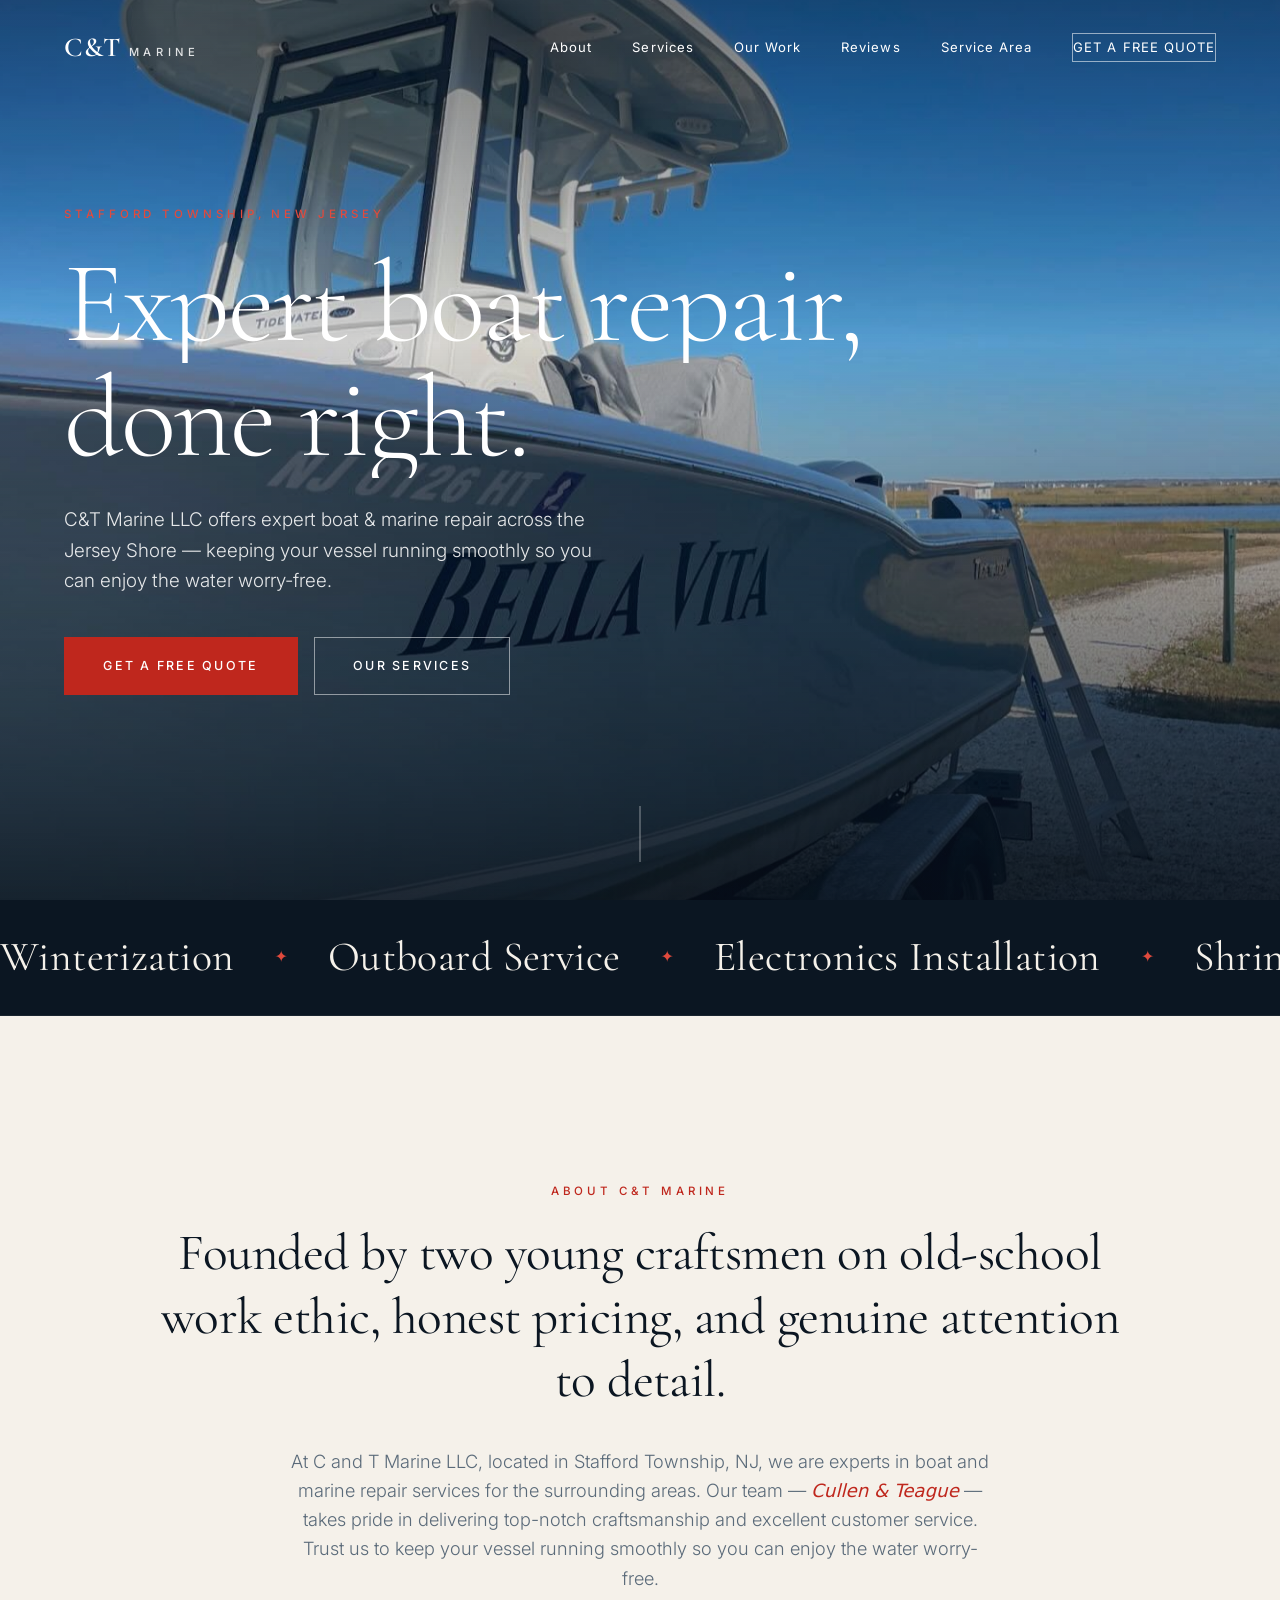
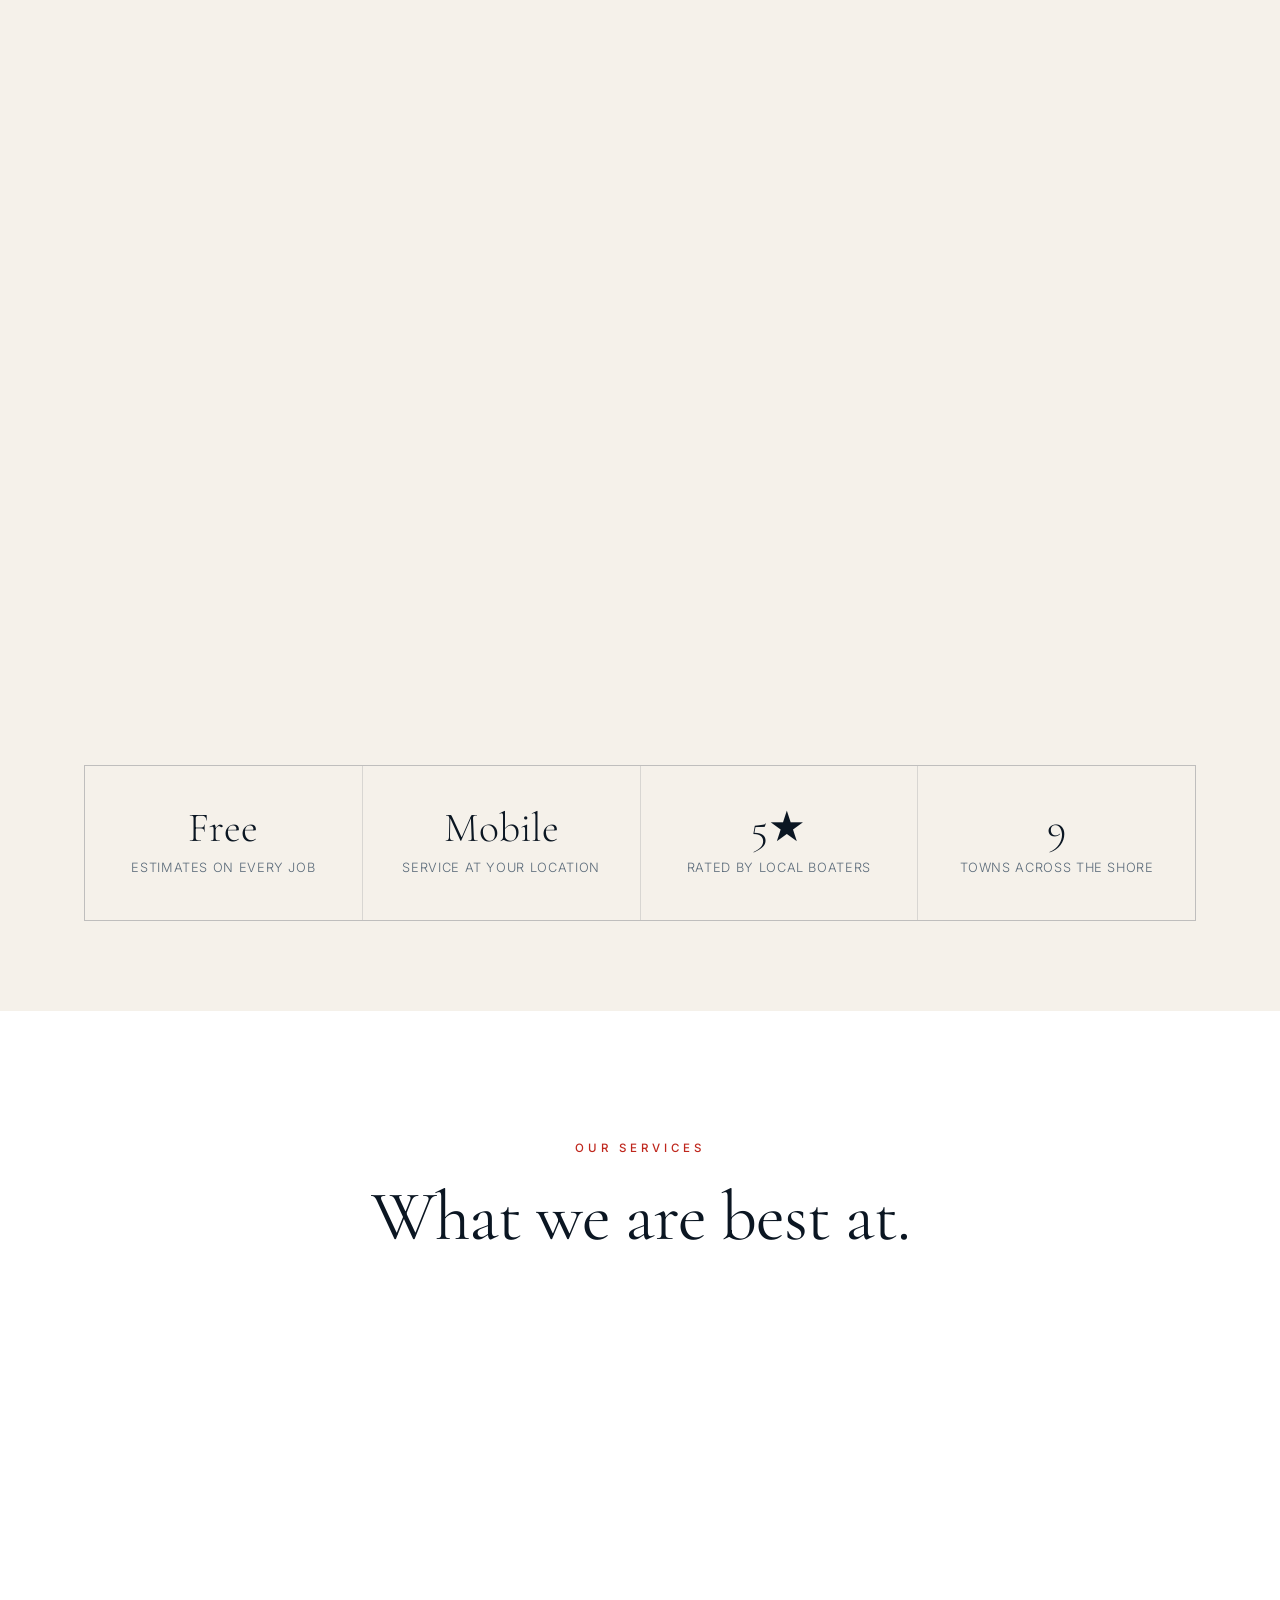
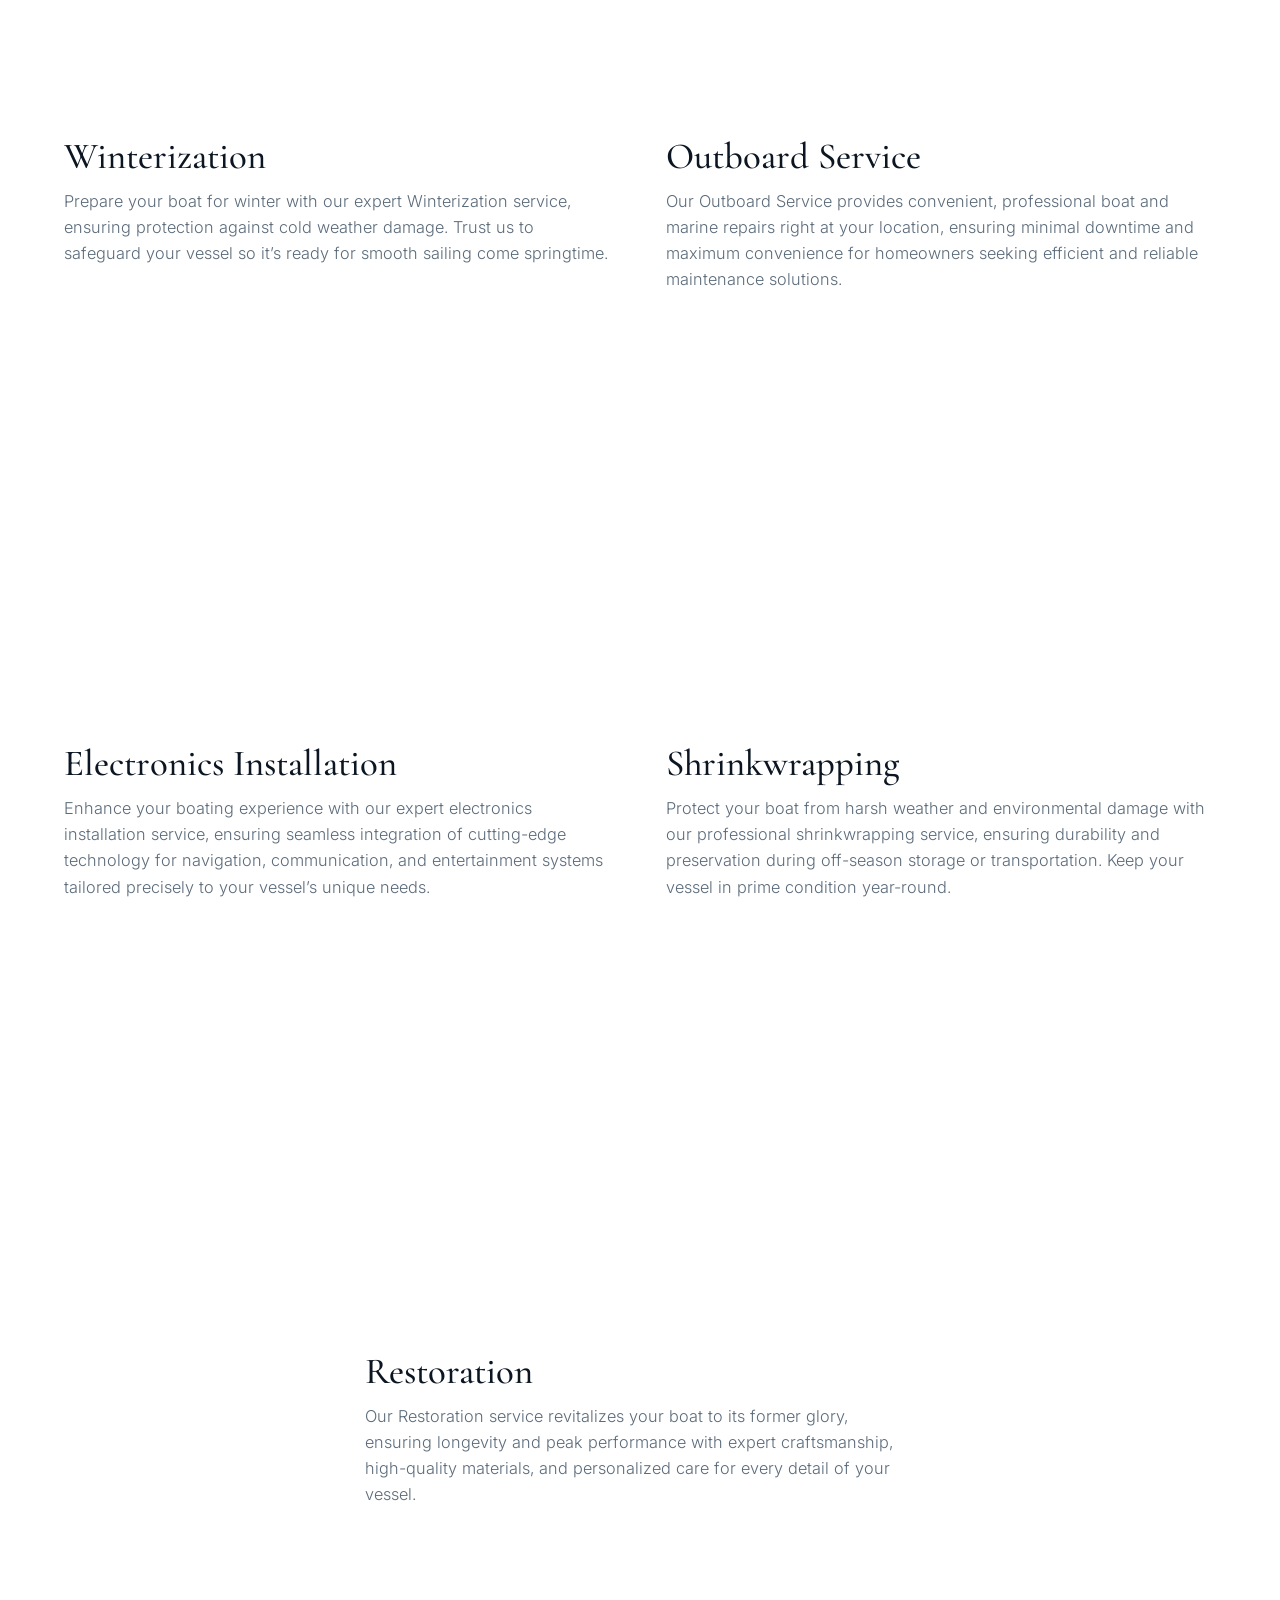
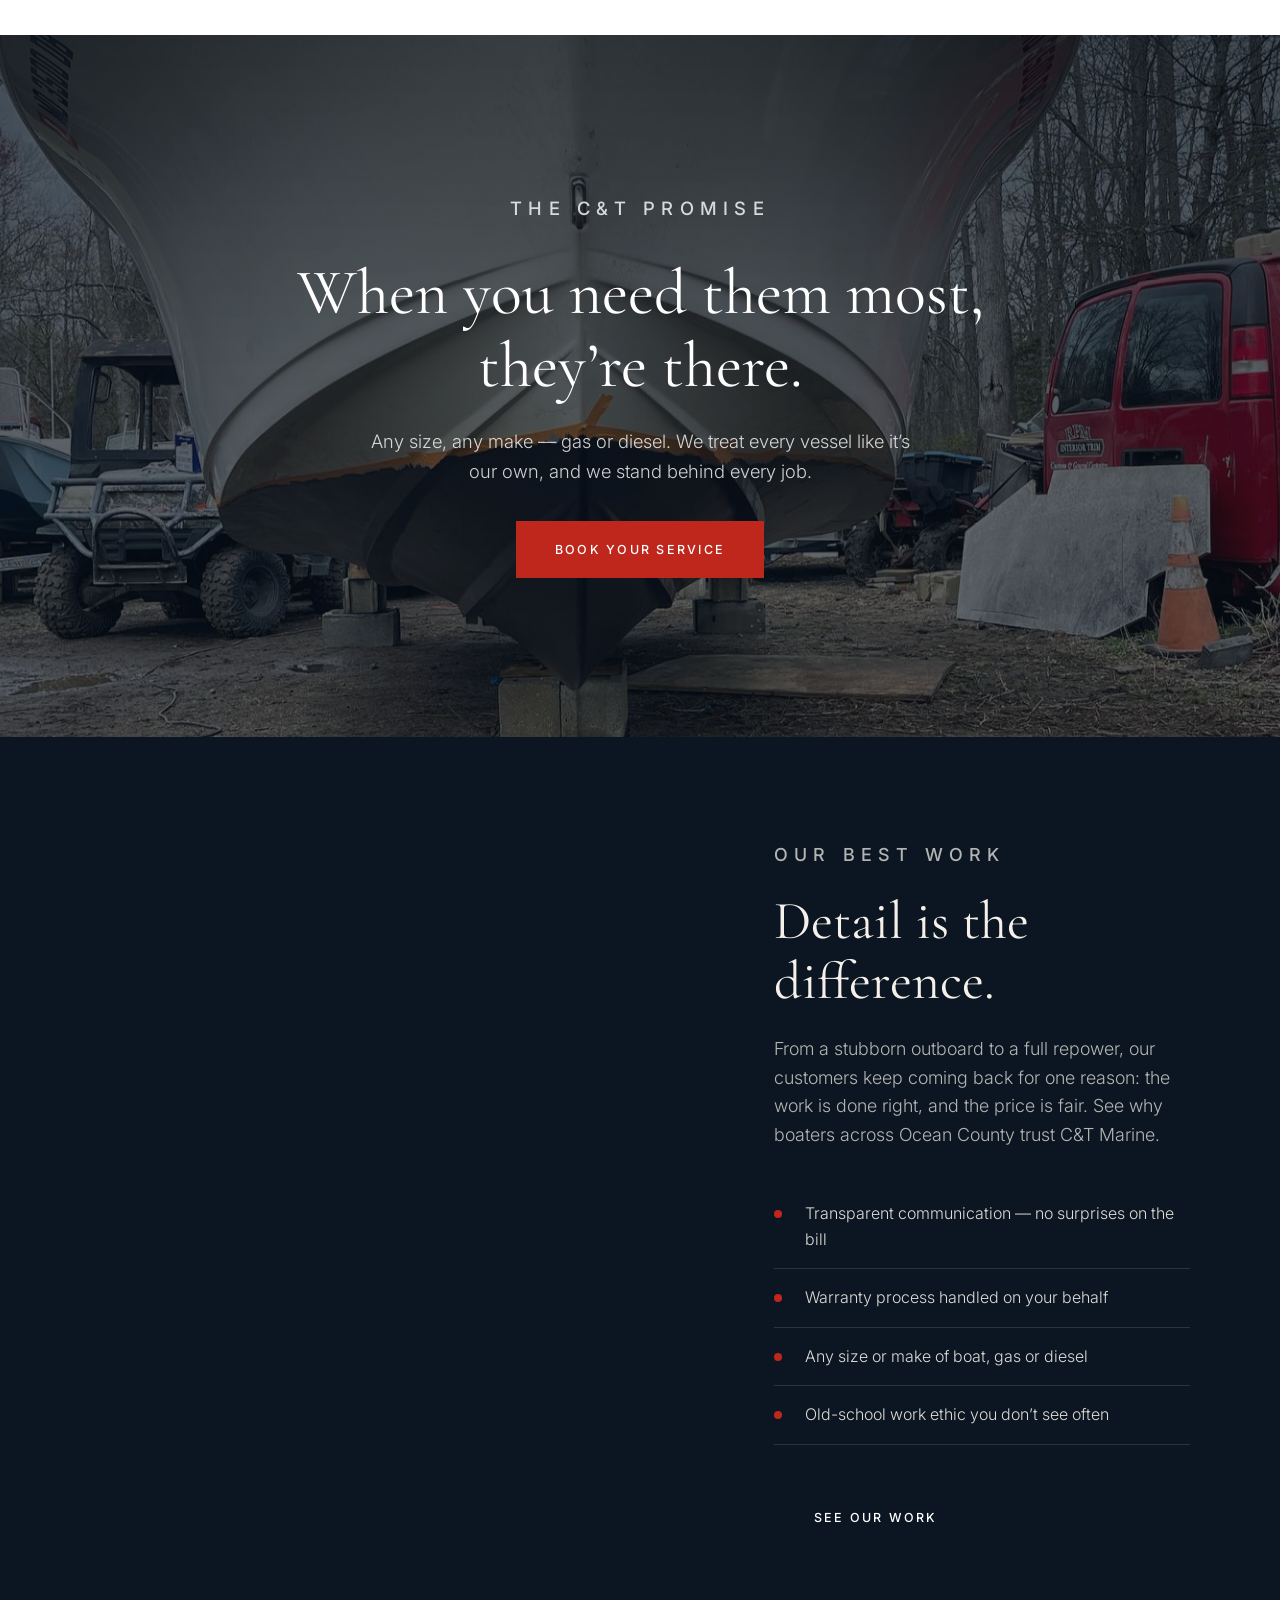
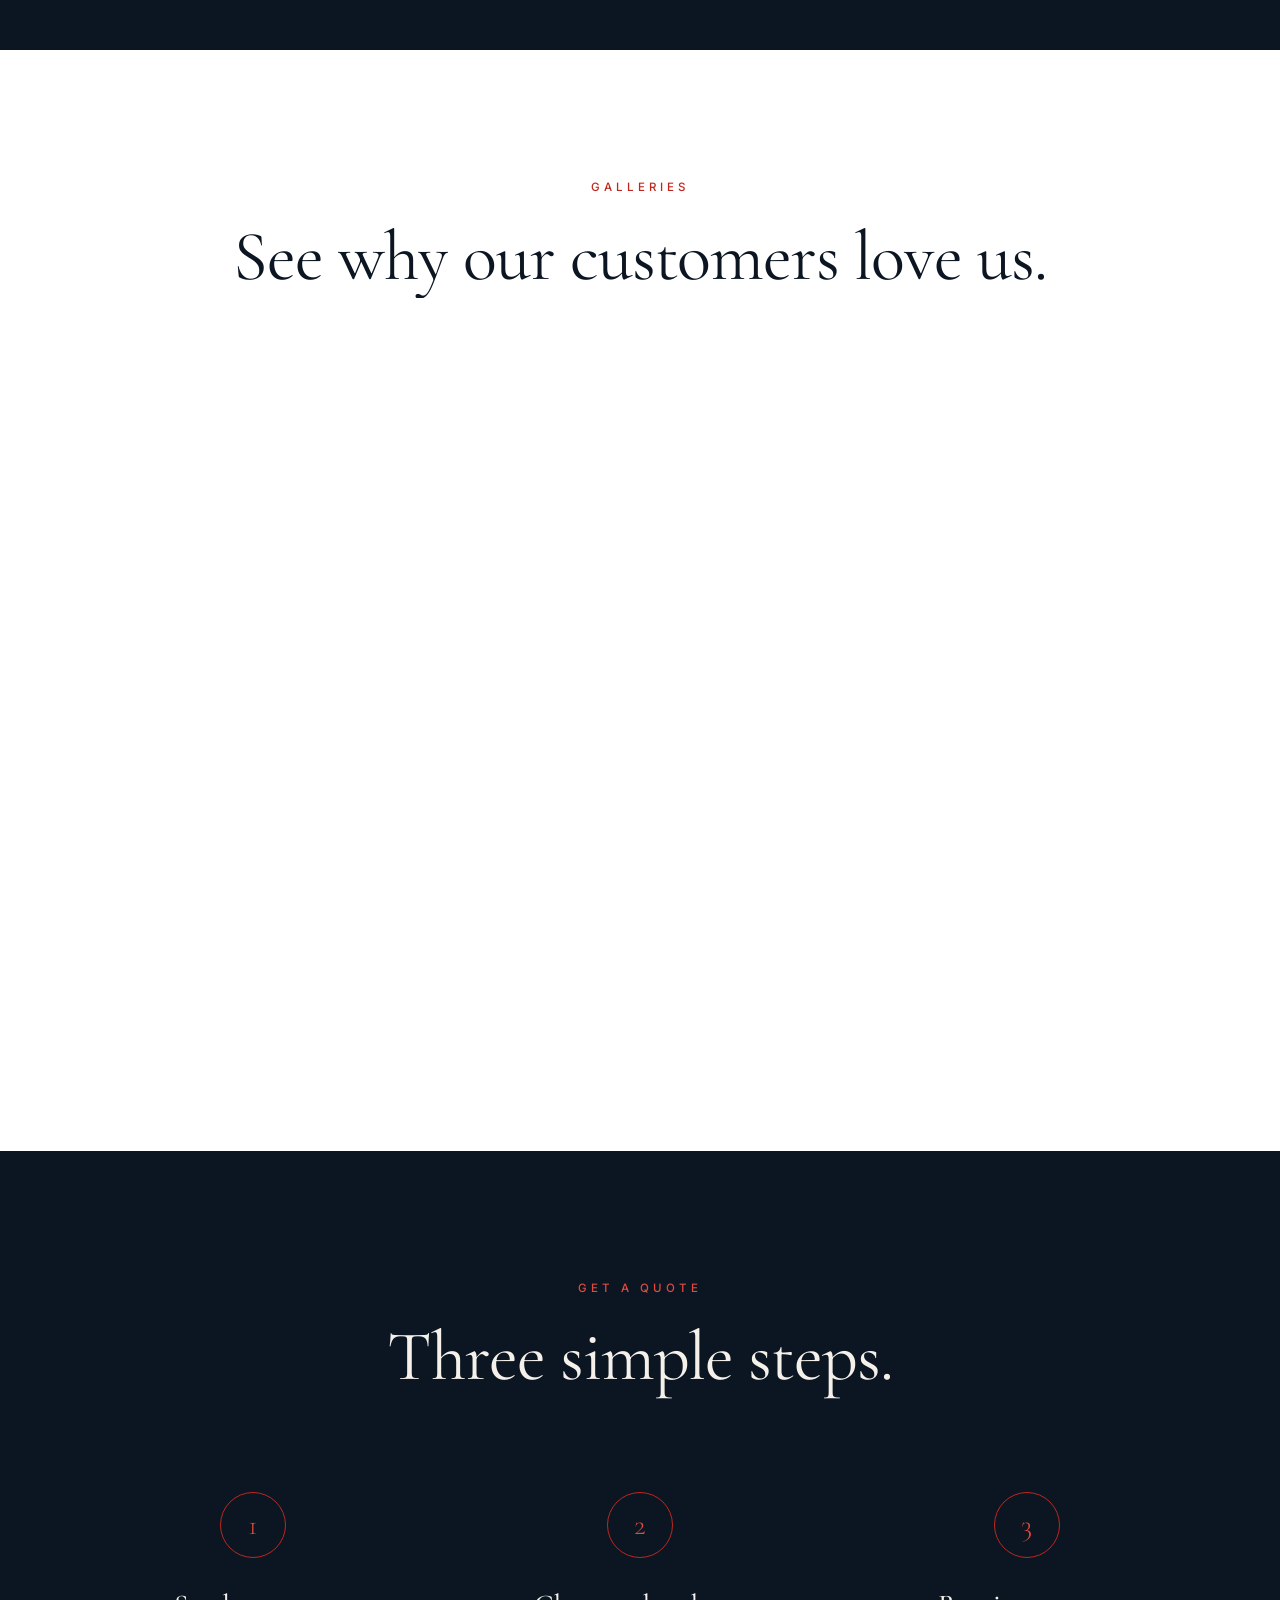
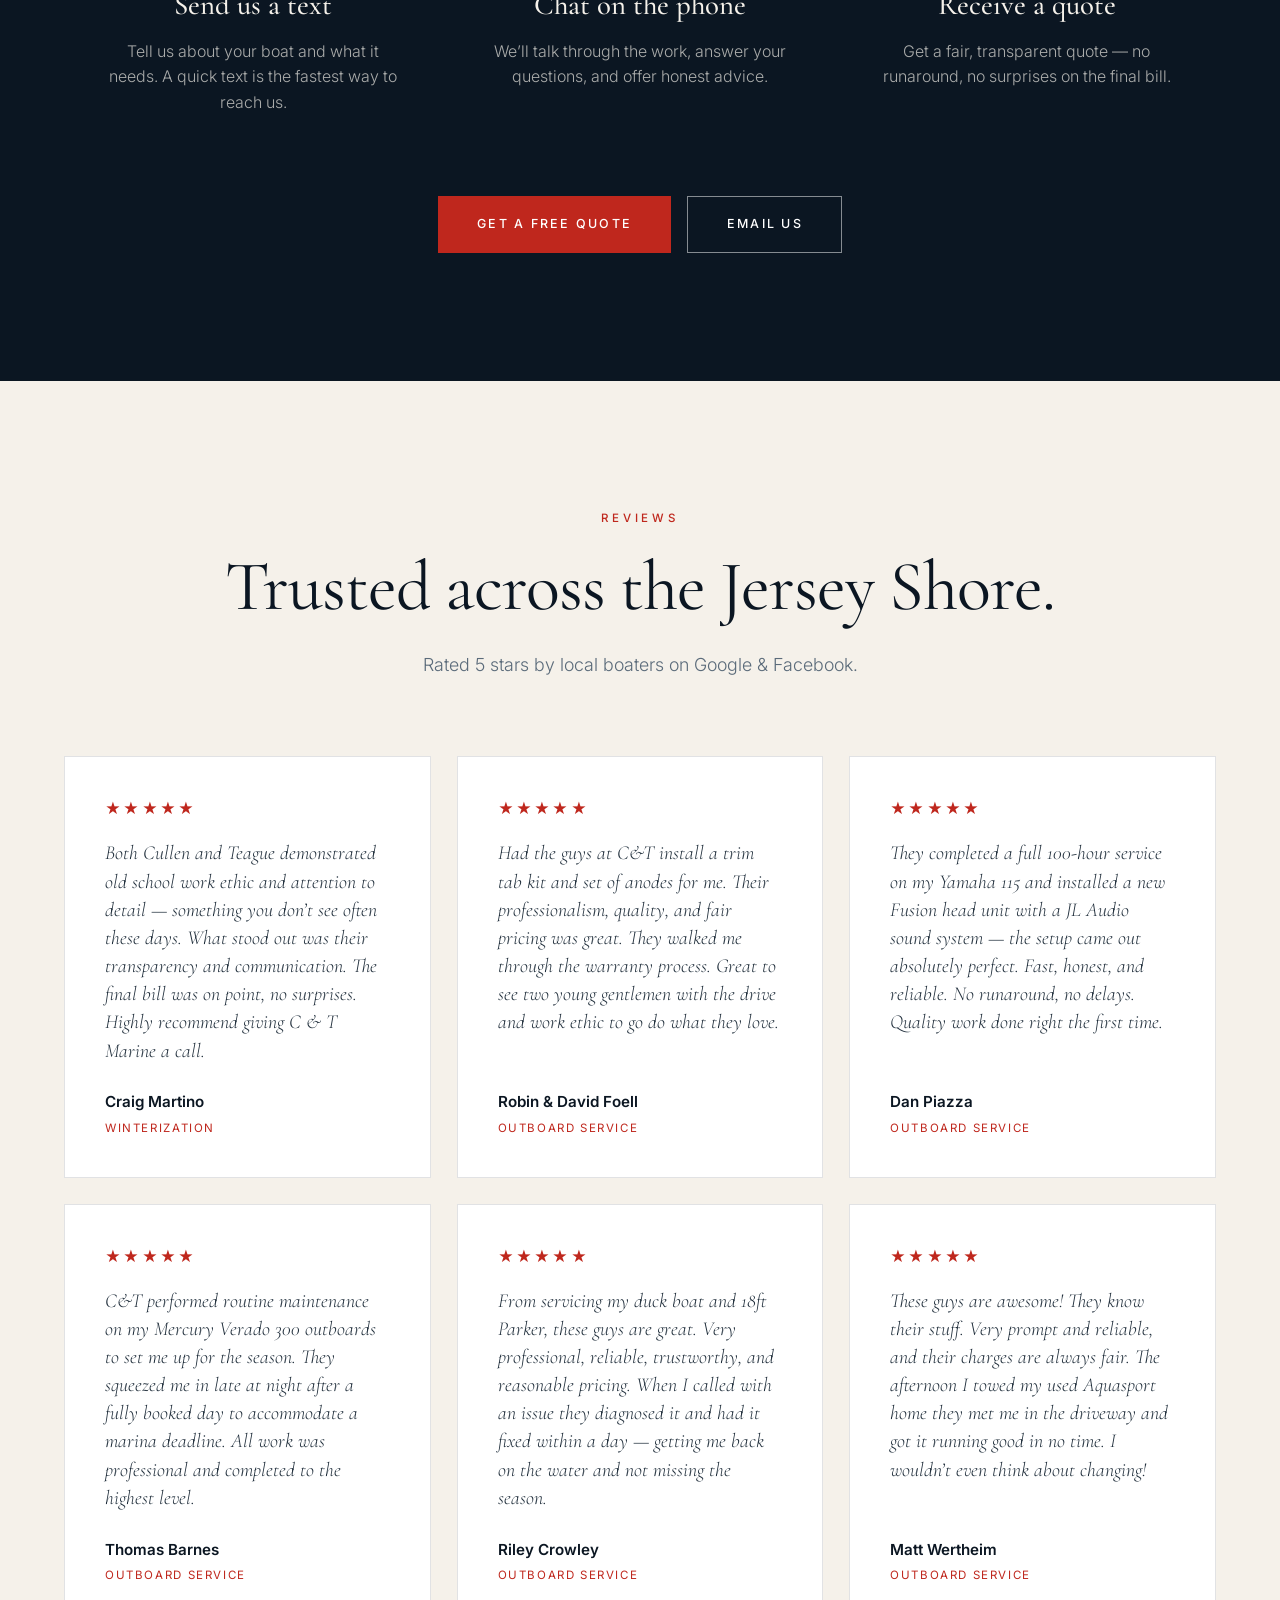
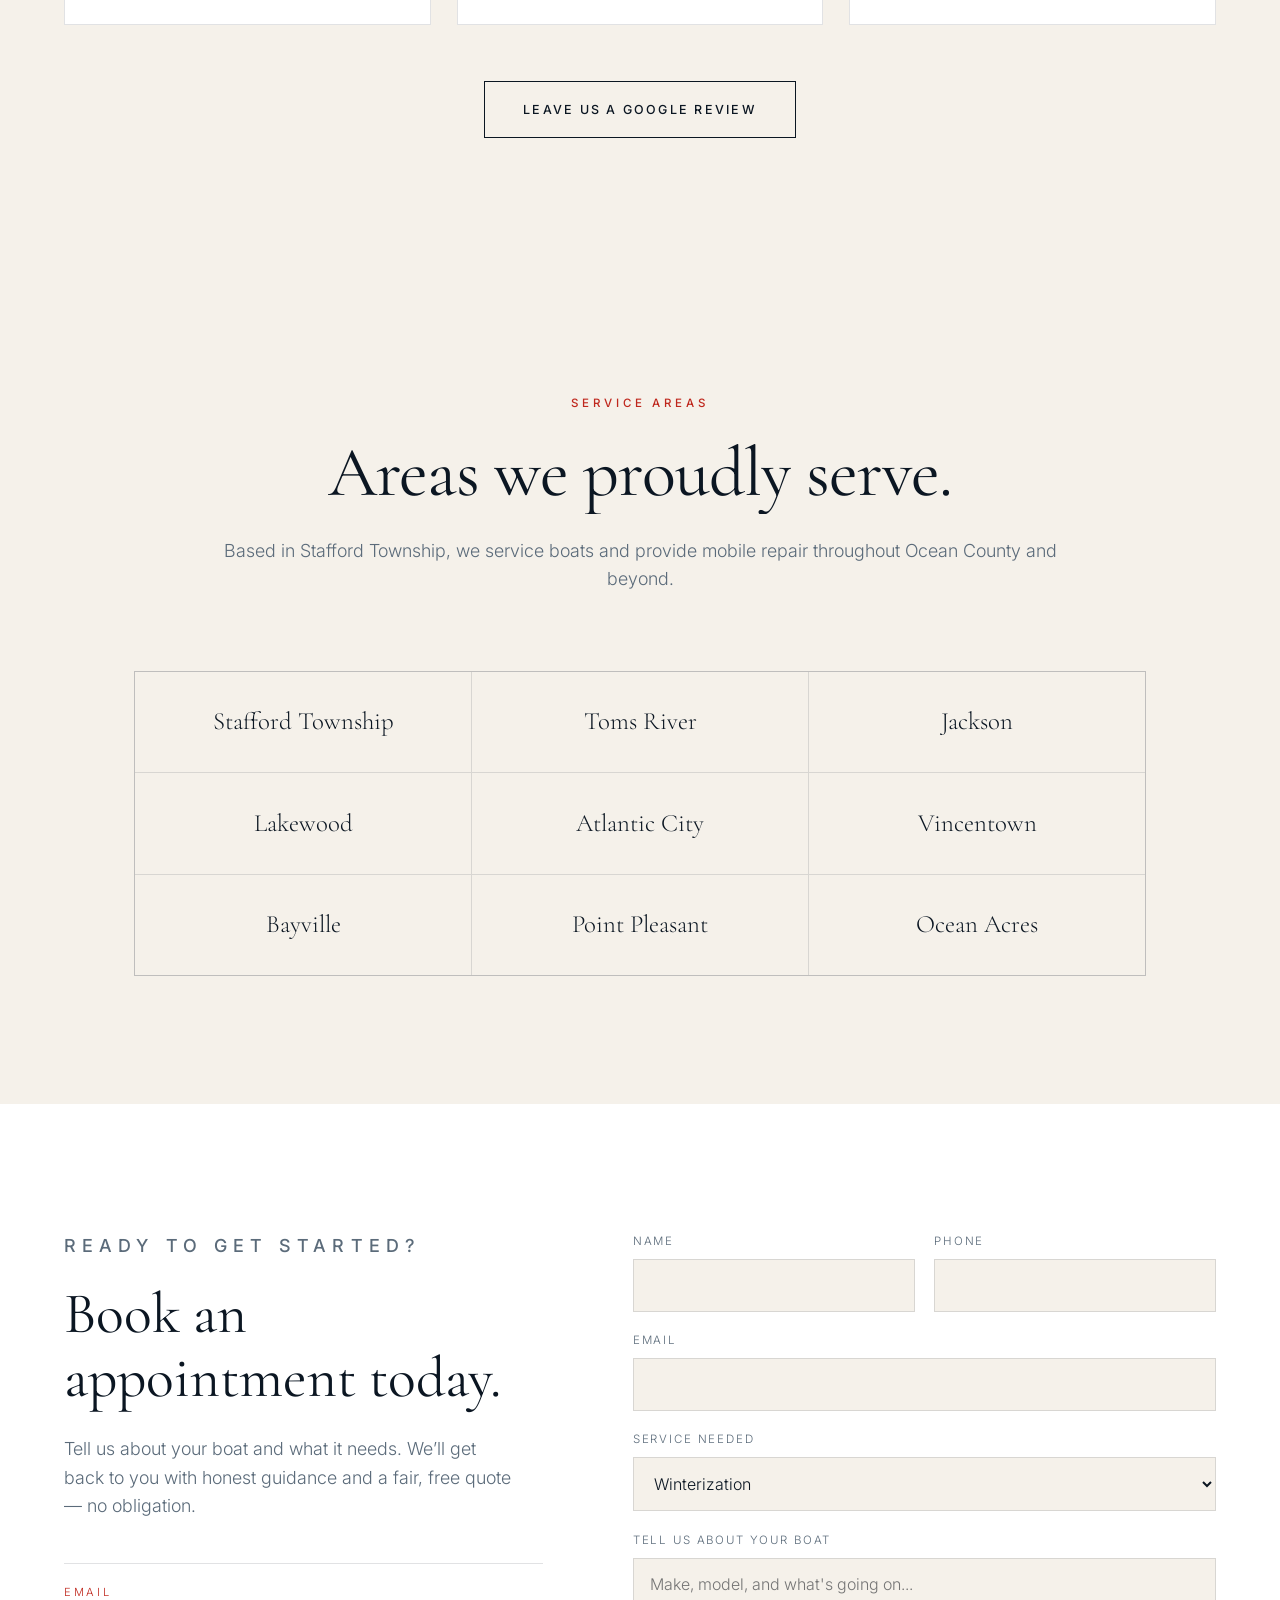
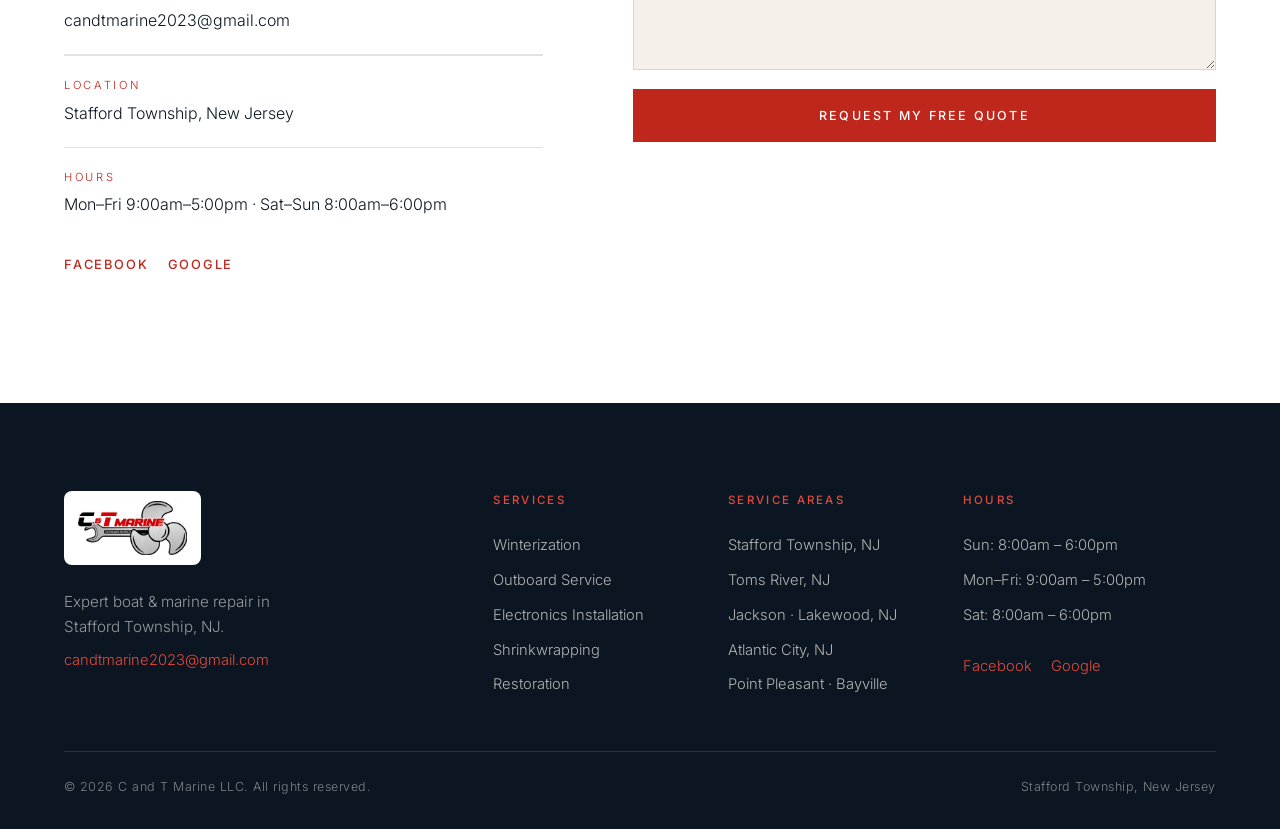
==== commit 1401a038: "Teague spelling, video placeholders, 2-up services, fix About gap - 'Teg' -> 'Teague' throughout - R" ====
--- a/index.html
+++ b/index.html
@@ -75,11 +75,20 @@
       </h2>
       <p class="statement__body" data-reveal>
         At C and T Marine LLC, located in Stafford Township, NJ, we are experts in boat and
-        marine repair services for the surrounding areas. Our team &mdash; <em>Cullen &amp; Teg</em> &mdash;
+        marine repair services for the surrounding areas. Our team &mdash; <em>Cullen &amp; Teague</em> &mdash;
         takes pride in delivering top-notch craftsmanship and excellent customer service. Trust us to
         keep your vessel running smoothly so you can enjoy the water worry-free.
       </p>
     </div>
+
+    <!-- About video placeholder (swap the <img> poster for a <video> when ready) -->
+    <figure class="video-ph video-ph--wide reveal-img" data-video="about">
+      <img src="img/work/photo-09.jpg" alt="C and T Marine LLC intro video" />
+      <span class="video-ph__scrim"></span>
+      <button class="video-ph__play" type="button" aria-label="Play video"></button>
+      <figcaption class="video-ph__cap">Meet Cullen &amp; Teague &mdash; video coming soon</figcaption>
+    </figure>
+
     <div class="stats">
       <div class="stat" data-reveal><span class="stat__num">Free</span><span class="stat__label">Estimates on every job</span></div>
       <div class="stat" data-reveal><span class="stat__num">Mobile</span><span class="stat__label">Service at your location</span></div>
@@ -96,49 +105,49 @@
     </div>
 
     <div class="svc">
-      <article class="svc__row">
-        <div class="svc__num" data-parallax="0.08">01</div>
-        <div class="svc__text" data-reveal>
-          <h3>Winterization</h3>
-          <p>Prepare your boat for winter with our expert Winterization service, ensuring protection against cold weather damage. Trust us to safeguard your vessel so it&rsquo;s ready for smooth sailing come springtime.</p>
-        </div>
-        <div class="svc__img reveal-img"><img data-parallax="0.06" src="img/work/photo-07.jpg" alt="Winterization service for a boat at C and T Marine LLC" loading="lazy" /></div>
+      <article class="scard" data-reveal>
+        <div class="scard__img reveal-img">
+          <img src="img/work/photo-07.jpg" alt="Winterization service for a boat at C and T Marine LLC" loading="lazy" />
+          <span class="scard__num">01</span>
+        </div>
+        <h3>Winterization</h3>
+        <p>Prepare your boat for winter with our expert Winterization service, ensuring protection against cold weather damage. Trust us to safeguard your vessel so it&rsquo;s ready for smooth sailing come springtime.</p>
       </article>
 
-      <article class="svc__row">
-        <div class="svc__num" data-parallax="0.08">02</div>
-        <div class="svc__text" data-reveal>
-          <h3>Outboard Service</h3>
-          <p>Our Outboard Service provides convenient, professional boat and marine repairs right at your location, ensuring minimal downtime and maximum convenience for homeowners seeking efficient and reliable maintenance solutions.</p>
-        </div>
-        <div class="svc__img reveal-img"><img data-parallax="0.06" src="img/work/photo-05.jpg" alt="Yamaha outboard serviced by C and T Marine LLC" loading="lazy" /></div>
+      <article class="scard" data-reveal>
+        <div class="scard__img reveal-img">
+          <img src="img/work/photo-05.jpg" alt="Yamaha outboard serviced by C and T Marine LLC" loading="lazy" />
+          <span class="scard__num">02</span>
+        </div>
+        <h3>Outboard Service</h3>
+        <p>Our Outboard Service provides convenient, professional boat and marine repairs right at your location, ensuring minimal downtime and maximum convenience for homeowners seeking efficient and reliable maintenance solutions.</p>
       </article>
 
-      <article class="svc__row">
-        <div class="svc__num" data-parallax="0.08">03</div>
-        <div class="svc__text" data-reveal>
-          <h3>Electronics Installation</h3>
-          <p>Enhance your boating experience with our expert electronics installation service, ensuring seamless integration of cutting-edge technology for navigation, communication, and entertainment systems tailored precisely to your vessel&rsquo;s unique needs.</p>
-        </div>
-        <div class="svc__img reveal-img"><img data-parallax="0.06" src="img/work/photo-04.jpg" alt="Marine electronics and rigging installation" loading="lazy" /></div>
+      <article class="scard" data-reveal>
+        <div class="scard__img reveal-img">
+          <img src="img/work/photo-04.jpg" alt="Marine electronics and rigging installation" loading="lazy" />
+          <span class="scard__num">03</span>
+        </div>
+        <h3>Electronics Installation</h3>
+        <p>Enhance your boating experience with our expert electronics installation service, ensuring seamless integration of cutting-edge technology for navigation, communication, and entertainment systems tailored precisely to your vessel&rsquo;s unique needs.</p>
       </article>
 
-      <article class="svc__row">
-        <div class="svc__num" data-parallax="0.08">04</div>
-        <div class="svc__text" data-reveal>
-          <h3>Shrinkwrapping</h3>
-          <p>Protect your boat from harsh weather and environmental damage with our professional shrinkwrapping service, ensuring durability and preservation during off-season storage or transportation. Keep your vessel in prime condition year-round.</p>
-        </div>
-        <div class="svc__img reveal-img"><img data-parallax="0.06" src="img/work/photo-12.jpg" alt="Boat wrapped and covered for storage" loading="lazy" /></div>
+      <article class="scard" data-reveal>
+        <div class="scard__img reveal-img">
+          <img src="img/work/photo-12.jpg" alt="Boat wrapped and covered for storage" loading="lazy" />
+          <span class="scard__num">04</span>
+        </div>
+        <h3>Shrinkwrapping</h3>
+        <p>Protect your boat from harsh weather and environmental damage with our professional shrinkwrapping service, ensuring durability and preservation during off-season storage or transportation. Keep your vessel in prime condition year-round.</p>
       </article>
 
-      <article class="svc__row">
-        <div class="svc__num" data-parallax="0.08">05</div>
-        <div class="svc__text" data-reveal>
-          <h3>Restoration</h3>
-          <p>Our Restoration service revitalizes your boat to its former glory, ensuring longevity and peak performance with expert craftsmanship, high-quality materials, and personalized care for every detail of your vessel.</p>
-        </div>
-        <div class="svc__img reveal-img"><img data-parallax="0.06" src="img/work/photo-02.jpg" alt="Boat restoration in progress at C and T Marine LLC" loading="lazy" /></div>
+      <article class="scard scard--last" data-reveal>
+        <div class="scard__img reveal-img">
+          <img src="img/work/photo-02.jpg" alt="Boat restoration in progress at C and T Marine LLC" loading="lazy" />
+          <span class="scard__num">05</span>
+        </div>
+        <h3>Restoration</h3>
+        <p>Our Restoration service revitalizes your boat to its former glory, ensuring longevity and peak performance with expert craftsmanship, high-quality materials, and personalized care for every detail of your vessel.</p>
       </article>
     </div>
   </section>
@@ -180,15 +189,43 @@
       <p class="eyebrow">Galleries</p>
       <h2 class="section-title split">See why our customers love us.</h2>
     </div>
-    <div class="gallery__grid">
-      <figure class="reveal-img g-tall"><img src="img/work/photo-06.jpg" alt="Center console boat serviced by C and T Marine" loading="lazy" /></figure>
-      <figure class="reveal-img"><img src="img/work/photo-03.jpg" alt="Boat hull bottom paint and prep" loading="lazy" /></figure>
-      <figure class="reveal-img"><img src="img/work/photo-05.jpg" alt="Yamaha outboard installation" loading="lazy" /></figure>
-      <figure class="reveal-img g-wide"><img src="img/work/photo-08.jpg" alt="Refinished boat deck and interior" loading="lazy" /></figure>
-      <figure class="reveal-img"><img src="img/work/photo-11.jpg" alt="Boat hauled out on stands" loading="lazy" /></figure>
-      <figure class="reveal-img g-tall"><img src="img/work/photo-07.jpg" alt="Boat serviced on the trailer" loading="lazy" /></figure>
-      <figure class="reveal-img"><img src="img/work/photo-10.jpg" alt="Hull hardware detail" loading="lazy" /></figure>
-      <figure class="reveal-img"><img src="img/work/photo-13.jpg" alt="Center console with hardtop" loading="lazy" /></figure>
+    <!-- Video slideshow: replace each slide's <img> poster with a <video> when ready -->
+    <div class="vslider reveal-img" id="vslider">
+      <div class="vslider__stage">
+        <figure class="vslide is-active" data-label="Restoration">
+          <img src="img/work/photo-02.jpg" alt="Restoration project video" />
+          <span class="video-ph__scrim"></span>
+          <button class="video-ph__play" type="button" aria-label="Play video"></button>
+          <figcaption class="video-ph__cap">Restoration &mdash; video coming soon</figcaption>
+        </figure>
+        <figure class="vslide" data-label="Outboard Service">
+          <img src="img/work/photo-05.jpg" alt="Outboard service video" />
+          <span class="video-ph__scrim"></span>
+          <button class="video-ph__play" type="button" aria-label="Play video"></button>
+          <figcaption class="video-ph__cap">Outboard Service &mdash; video coming soon</figcaption>
+        </figure>
+        <figure class="vslide" data-label="On the Water">
+          <img src="img/work/photo-06.jpg" alt="Finished boat video" />
+          <span class="video-ph__scrim"></span>
+          <button class="video-ph__play" type="button" aria-label="Play video"></button>
+          <figcaption class="video-ph__cap">On the Water &mdash; video coming soon</figcaption>
+        </figure>
+        <figure class="vslide" data-label="Electronics">
+          <img src="img/work/photo-04.jpg" alt="Electronics install video" />
+          <span class="video-ph__scrim"></span>
+          <button class="video-ph__play" type="button" aria-label="Play video"></button>
+          <figcaption class="video-ph__cap">Electronics Installation &mdash; video coming soon</figcaption>
+        </figure>
+        <figure class="vslide" data-label="Winterization">
+          <img src="img/work/photo-07.jpg" alt="Winterization video" />
+          <span class="video-ph__scrim"></span>
+          <button class="video-ph__play" type="button" aria-label="Play video"></button>
+          <figcaption class="video-ph__cap">Winterization &mdash; video coming soon</figcaption>
+        </figure>
+      </div>
+      <button class="vslider__arrow vslider__arrow--prev" id="vsPrev" aria-label="Previous">&#8249;</button>
+      <button class="vslider__arrow vslider__arrow--next" id="vsNext" aria-label="Next">&#8250;</button>
+      <div class="vslider__dots" id="vsDots"></div>
     </div>
   </section>
 
@@ -219,7 +256,7 @@
     <div class="reviews__grid">
       <blockquote class="review" data-reveal>
         <div class="review__stars">&#9733;&#9733;&#9733;&#9733;&#9733;</div>
-        <p>Both Cullen and Teg demonstrated old school work ethic and attention to detail &mdash; something you don&rsquo;t see often these days. What stood out was their transparency and communication. The final bill was on point, no surprises. Highly recommend giving C &amp; T Marine a call.</p>
+        <p>Both Cullen and Teague demonstrated old school work ethic and attention to detail &mdash; something you don&rsquo;t see often these days. What stood out was their transparency and communication. The final bill was on point, no surprises. Highly recommend giving C &amp; T Marine a call.</p>
         <cite>Craig Martino<span>Winterization</span></cite>
       </blockquote>
       <blockquote class="review" data-reveal>
--- a/css/style.css
+++ b/css/style.css
@@ -190,18 +190,15 @@
 
 /* ---------- services ---------- */
 .services{background:var(--paper);padding:clamp(5rem,10vw,9rem) var(--pad)}
-.svc{max-width:1240px;margin:0 auto}
-.svc__row{
-  display:grid;grid-template-columns:96px 1fr 44%;gap:2.5rem;align-items:center;
-  padding:clamp(2.6rem,5vw,4.5rem) 0;border-top:1px solid var(--line);
-}
-.svc__row:last-child{border-bottom:1px solid var(--line)}
-.svc__num{font-family:var(--serif);font-size:2rem;color:var(--brass);align-self:flex-start}
-.svc__text h3{font-family:var(--serif);font-weight:500;font-size:clamp(2rem,3.6vw,2.9rem);margin-bottom:.9rem;line-height:1.02}
-.svc__text p{color:var(--slate);max-width:460px;font-size:1.06rem}
-.svc__img{aspect-ratio:4/3}
-.svc__img img{transition:transform 1.7s var(--ease)}
-.svc__row:hover .svc__img.in img{transform:scale(1.07)}
+.svc{max-width:1240px;margin:0 auto;display:grid;grid-template-columns:repeat(2,1fr);gap:clamp(2rem,4vw,3.5rem) clamp(2rem,4vw,3.5rem)}
+.scard{display:flex;flex-direction:column}
+.scard__img{position:relative;aspect-ratio:16/11;margin-bottom:1.5rem}
+.scard__img img{transition:transform 1.7s var(--ease)}
+.scard:hover .scard__img.in img{transform:scale(1.06)}
+.scard__num{position:absolute;left:0;top:0;z-index:3;background:var(--brass);color:#fff;font-family:var(--serif);font-size:1.35rem;line-height:1;padding:.5rem .85rem}
+.scard h3{font-family:var(--serif);font-weight:500;font-size:clamp(1.7rem,3vw,2.3rem);margin-bottom:.7rem;line-height:1.05}
+.scard p{color:var(--slate);font-size:1.02rem}
+.scard--last{grid-column:1 / -1;max-width:calc(50% - clamp(1rem,2vw,1.75rem));margin:0 auto}
 
 /* ---------- parallax banner ---------- */
 .banner{position:relative;min-height:78vh;display:flex;align-items:center;justify-content:center;text-align:center;color:#fff;overflow:hidden}
@@ -227,17 +224,43 @@
 .feature__list li::before{content:"";position:absolute;left:0;top:1.55rem;width:8px;height:8px;background:var(--brass);border-radius:50%}
 .feature__panel .btn{align-self:flex-start}
 
-/* ---------- gallery ---------- */
+/* ---------- video placeholder (shared) ---------- */
+.video-ph,.vslide{position:relative;overflow:hidden;background:var(--ink)}
+.video-ph--wide{max-width:1100px;margin:clamp(3rem,6vw,5rem) auto 0;aspect-ratio:16/9}
+.video-ph img,.vslide img{width:100%;height:100%;object-fit:cover}
+.video-ph__scrim{position:absolute;inset:0;z-index:1;background:linear-gradient(180deg,rgba(7,14,22,.32),rgba(7,14,22,.68))}
+.video-ph__play{
+  position:absolute;left:50%;top:50%;transform:translate(-50%,-50%);z-index:3;
+  width:88px;height:88px;border-radius:50%;border:1px solid rgba(255,255,255,.75);
+  background:rgba(255,255,255,.08);-webkit-backdrop-filter:blur(3px);backdrop-filter:blur(3px);
+  cursor:pointer;transition:transform .4s var(--ease),background .4s,border-color .4s;
+}
+.video-ph__play::before{content:"";position:absolute;left:54%;top:50%;transform:translate(-50%,-50%);
+  border-style:solid;border-width:11px 0 11px 19px;border-color:transparent transparent transparent #fff}
+.video-ph__play::after{content:"";position:absolute;inset:-1px;border-radius:50%;border:1px solid rgba(255,255,255,.55);animation:pulse 2.8s ease-out infinite}
+.video-ph:hover .video-ph__play,.vslide:hover .video-ph__play{transform:translate(-50%,-50%) scale(1.08);background:var(--brass);border-color:var(--brass)}
+@keyframes pulse{0%{transform:scale(1);opacity:.6}100%{transform:scale(1.6);opacity:0}}
+.video-ph__cap{position:absolute;left:0;right:0;bottom:1.5rem;z-index:3;text-align:center;color:#fff;
+  font-size:.76rem;letter-spacing:.2em;text-transform:uppercase;font-weight:500}
+
+/* ---------- gallery / video slider ---------- */
 .gallery{background:var(--paper);padding:clamp(5rem,10vw,9rem) var(--pad)}
-.gallery__grid{
-  max-width:1340px;margin:0 auto;display:grid;
-  grid-template-columns:repeat(4,1fr);grid-auto-rows:230px;gap:12px;
-}
-.gallery__grid figure{margin:0;background:var(--ink)}
-.gallery__grid figure img{transition:transform 1.2s var(--ease),filter .6s}
-.gallery__grid figure:hover img{transform:scale(1.08)}
-.g-tall{grid-row:span 2}
-.g-wide{grid-column:span 2}
+.vslider{position:relative;max-width:1180px;margin:0 auto;aspect-ratio:16/9;background:var(--ink)}
+.vslider__stage{position:absolute;inset:0}
+.vslide{position:absolute;inset:0;opacity:0;visibility:hidden;transition:opacity 1s var(--ease)}
+.vslide.is-active{opacity:1;visibility:visible}
+.vslide .video-ph__cap{left:2.2rem;right:auto;bottom:auto;top:1.6rem;text-align:left}
+.vslider__arrow{
+  position:absolute;top:50%;transform:translateY(-50%);z-index:6;
+  width:56px;height:56px;border:1px solid rgba(255,255,255,.5);background:rgba(11,22,34,.35);
+  color:#fff;font-size:1.7rem;line-height:1;cursor:pointer;transition:background .4s,border-color .4s;
+}
+.vslider__arrow:hover{background:var(--brass);border-color:var(--brass)}
+.vslider__arrow--prev{left:1.3rem}
+.vslider__arrow--next{right:1.3rem}
+.vslider__dots{position:absolute;left:0;right:0;bottom:1.4rem;z-index:6;display:flex;gap:.6rem;justify-content:center}
+.vslider__dots button{width:9px;height:9px;padding:0;border-radius:50%;border:1px solid rgba(255,255,255,.75);background:transparent;cursor:pointer;transition:background .3s,transform .3s}
+.vslider__dots button.is-active{background:#fff;transform:scale(1.25)}
 
 /* ---------- steps ---------- */
 .steps{background:var(--ink);padding:clamp(5rem,10vw,9rem) var(--pad);text-align:center}
@@ -340,9 +363,7 @@
   .reviews__grid{grid-template-columns:1fr}
   .stats{grid-template-columns:repeat(2,1fr)}
   .footer__inner{grid-template-columns:1fr 1fr}
-  .gallery__grid{grid-template-columns:repeat(2,1fr);grid-auto-rows:220px}
   .steps__grid{grid-template-columns:1fr;gap:2.8rem}
-  .g-wide{grid-column:span 2}
 }
 @media(max-width:760px){
   .nav__links{
@@ -358,13 +379,11 @@
   .nav__toggle.open span:nth-child(2){opacity:0}
   .nav__toggle.open span:nth-child(3){transform:translateY(-7px) rotate(-45deg)}
   .nav.scrolled .nav__toggle.open span{background:#fff}
-  .svc__row{grid-template-columns:1fr;gap:1.2rem}
-  .svc__num{font-size:1.4rem}
-  .svc__img{aspect-ratio:16/10}
+  .svc{grid-template-columns:1fr;gap:2.6rem}
+  .scard--last{grid-column:auto;max-width:100%;margin:0}
   .stats{grid-template-columns:1fr 1fr}
   .area__grid{grid-template-columns:1fr 1fr}
   .form__row{grid-template-columns:1fr}
   .footer__inner{grid-template-columns:1fr}
   .footer__bar{flex-direction:column;gap:.6rem;text-align:center}
-  .gallery__grid{grid-auto-rows:180px}
-}
+}
